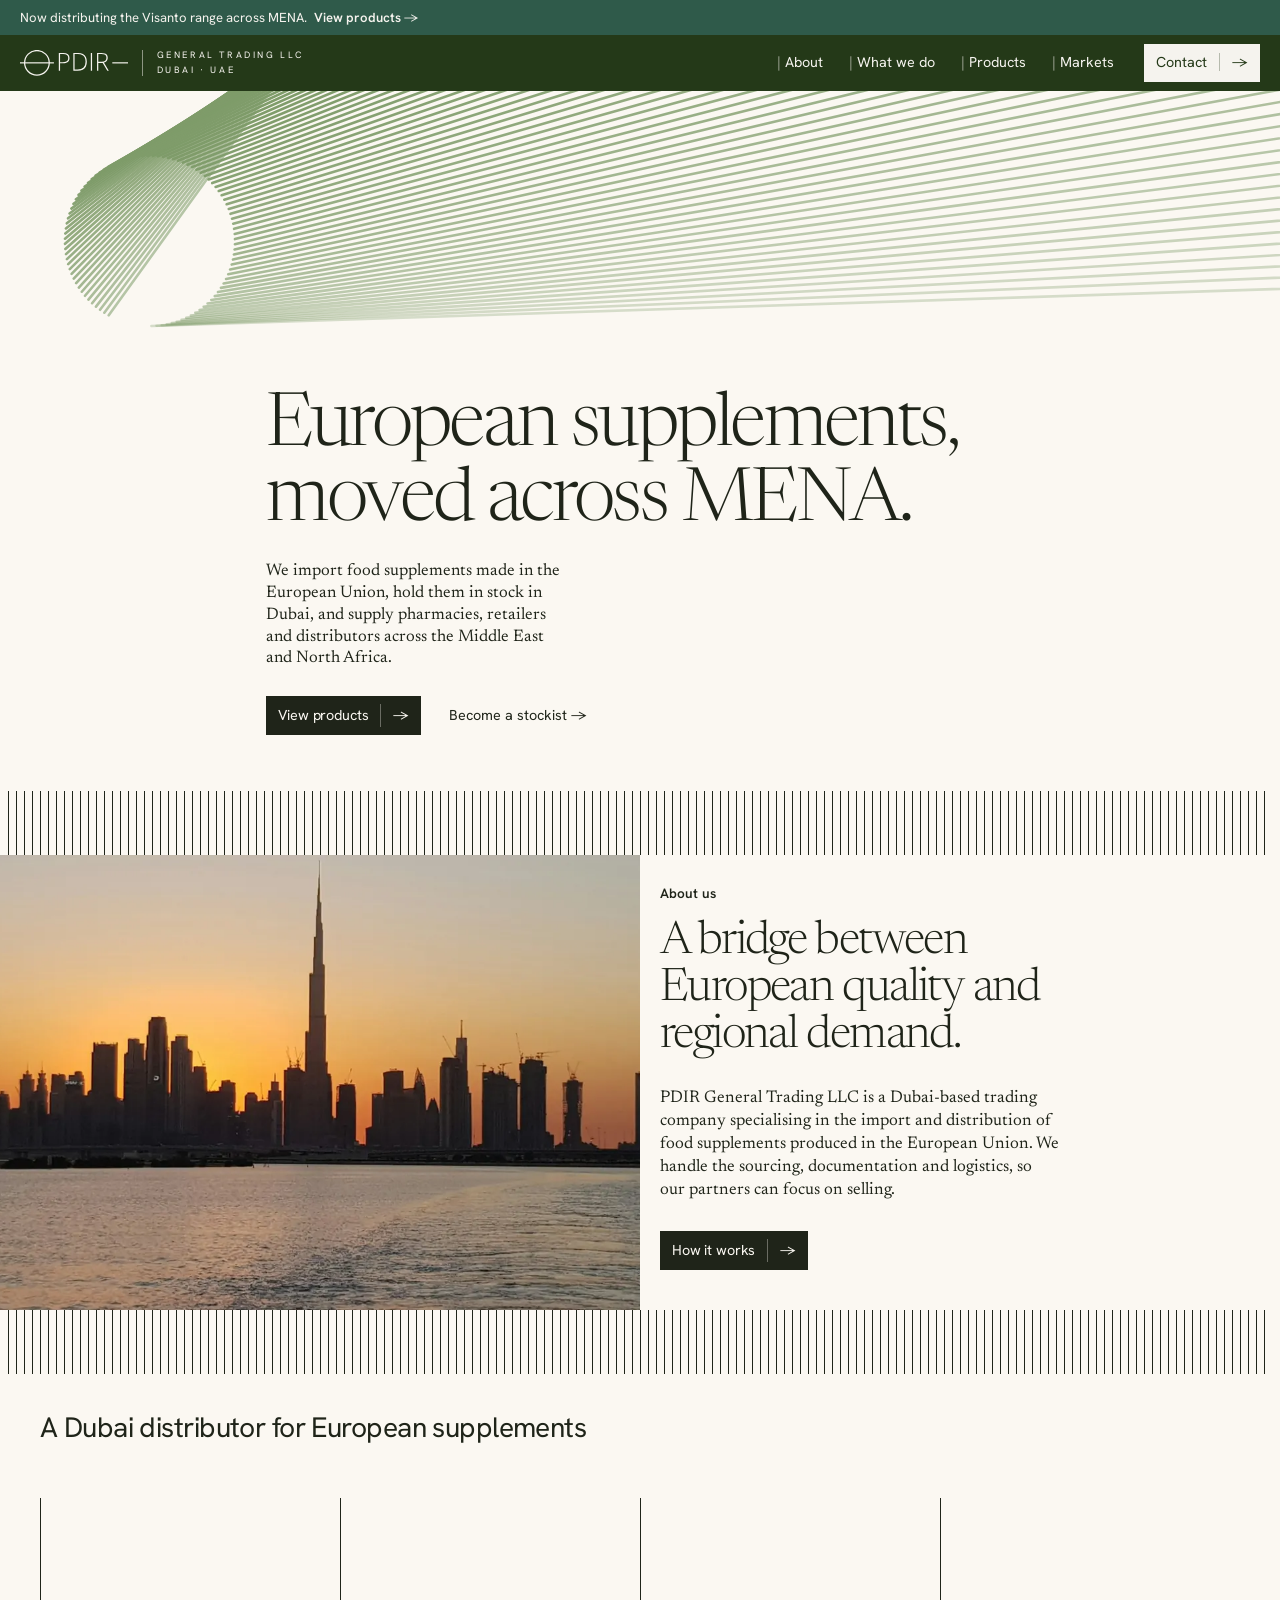
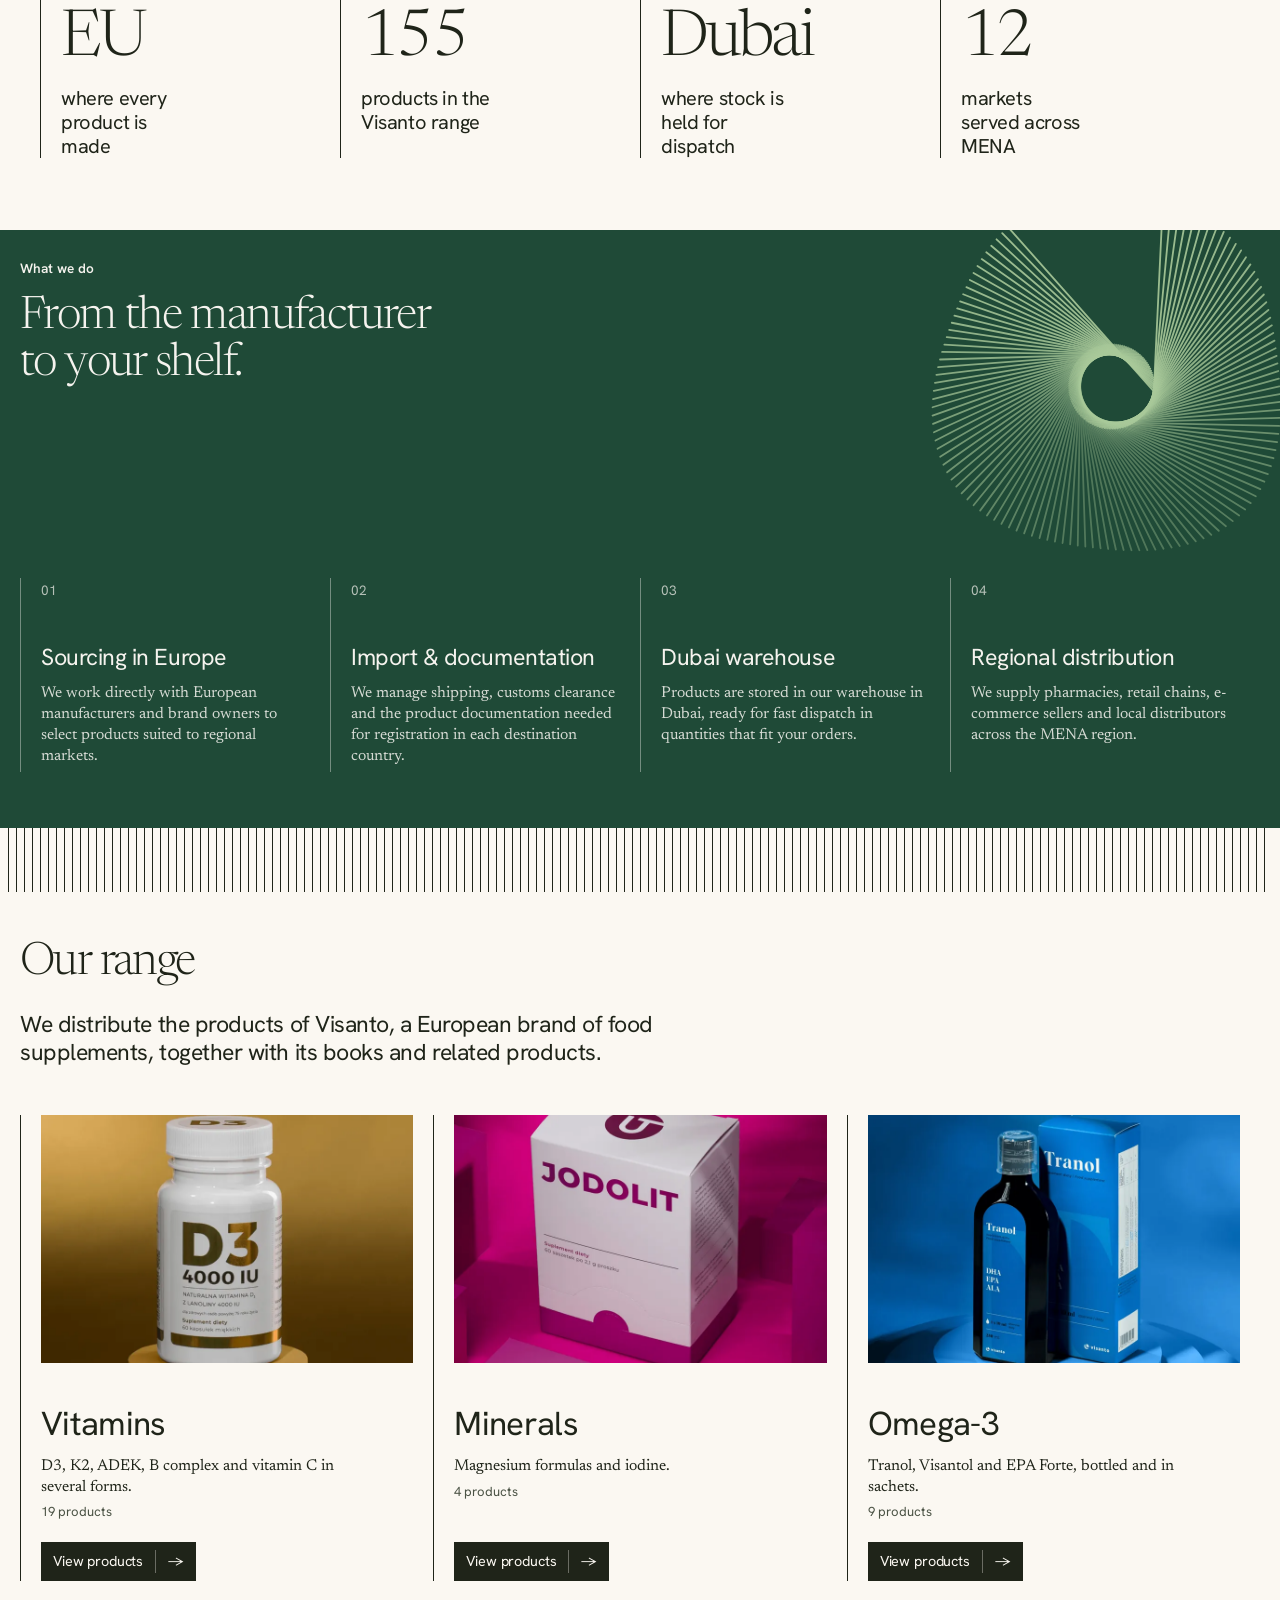
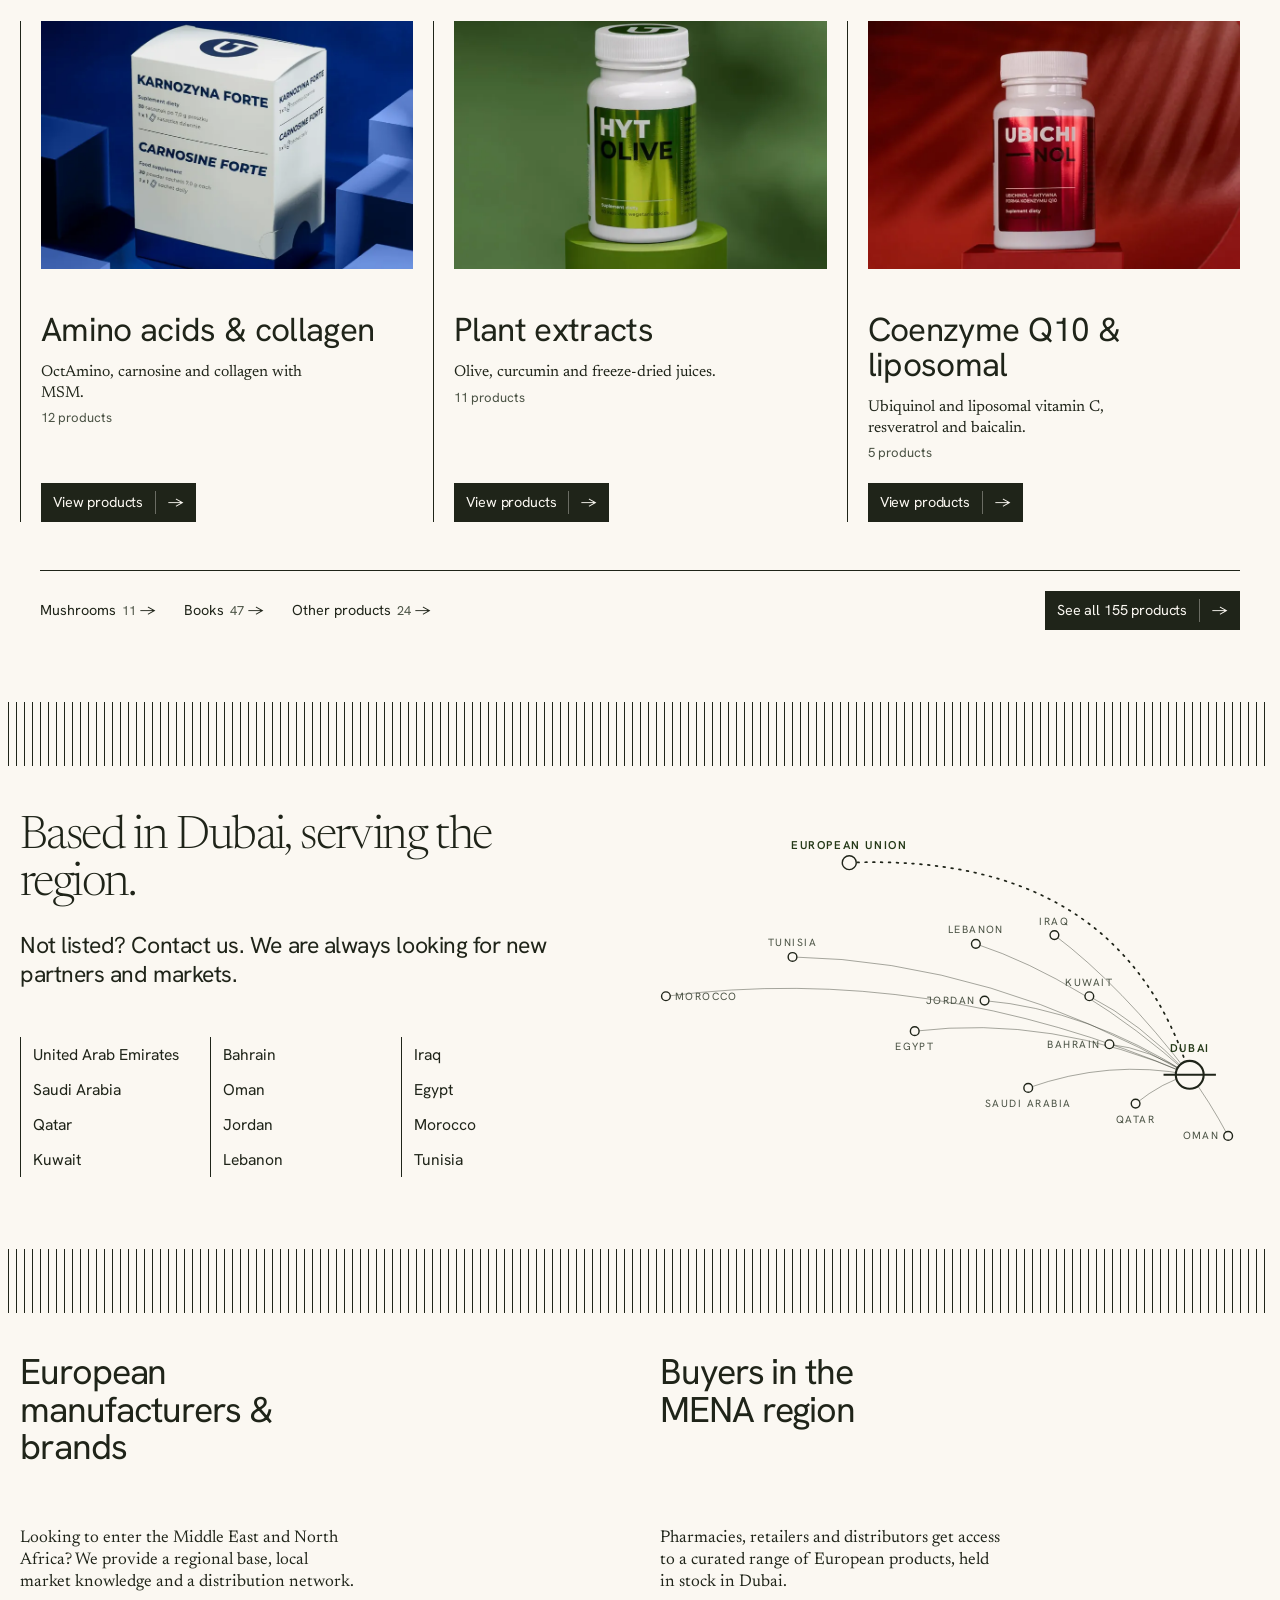
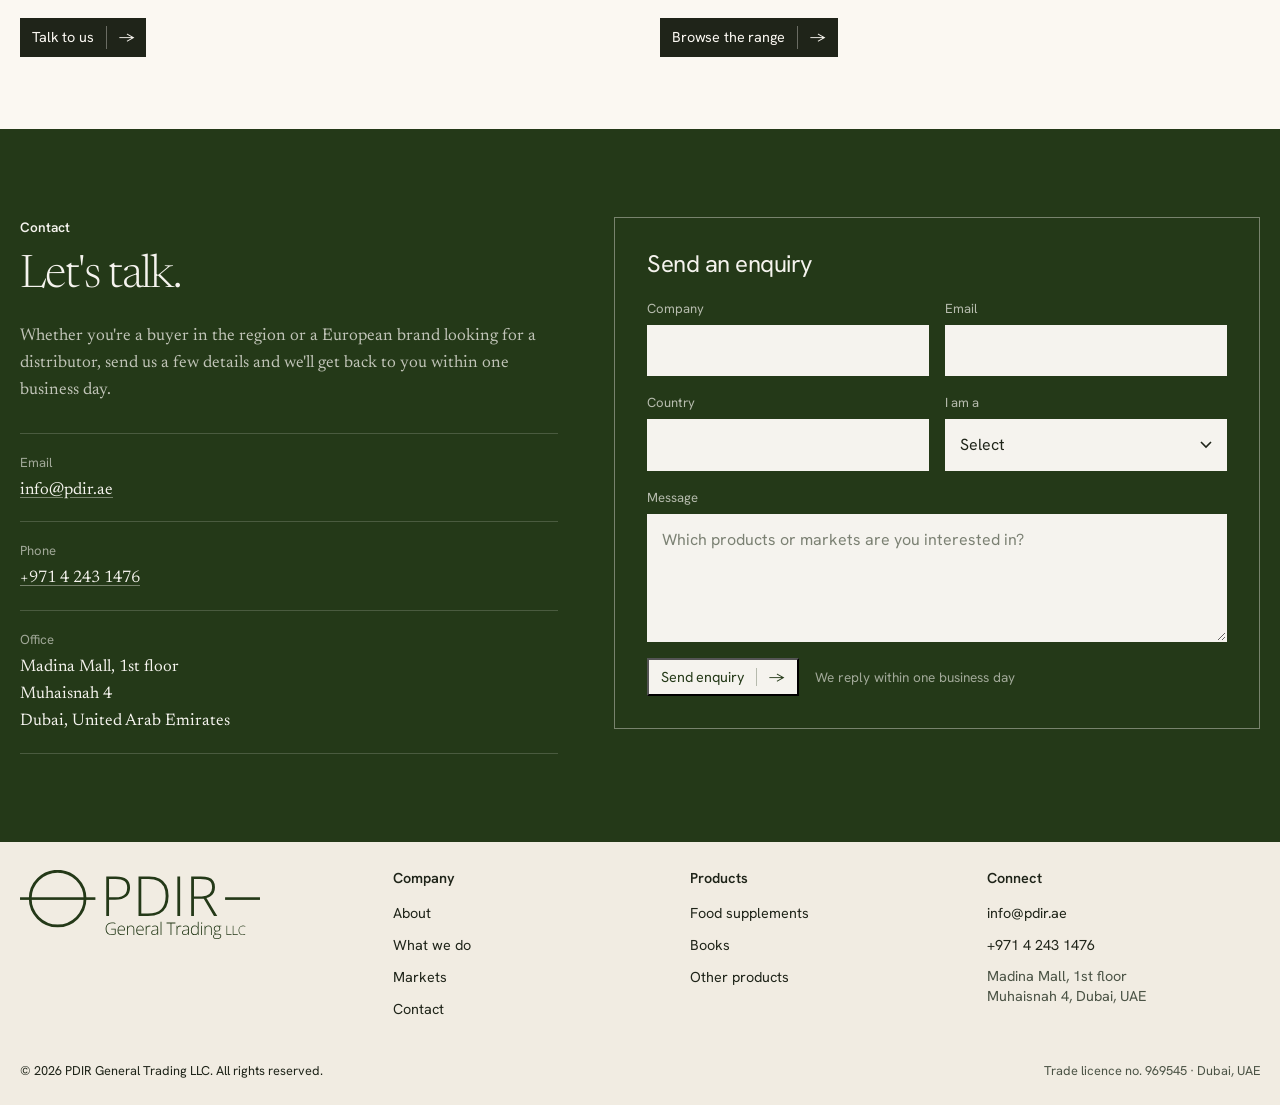
==== site/index.html @ 5adc09e0 "Trial: animate and refine the line art The hero fan and the band ring are drawn on canvas: finer lin" ====
<!doctype html>
<html lang="en">
<head>
  <meta charset="utf-8">
  <meta name="viewport" content="width=device-width, initial-scale=1, viewport-fit=cover">
  <title>PDIR General Trading LLC — European Food Supplements for the MENA Region</title>
  <meta name="description" content="PDIR General Trading LLC is a Dubai-based trading company importing European food supplements and distributing them across the Middle East and North Africa from our Dubai warehouse.">
  <meta name="theme-color" content="#243918">
  <link rel="icon" href="assets/favicon.svg" type="image/svg+xml">
  <link rel="preconnect" href="https://fonts.googleapis.com">
  <link rel="preconnect" href="https://fonts.gstatic.com" crossorigin>
  <link href="https://fonts.googleapis.com/css2?family=Hanken+Grotesk:wght@400;500;600&family=Newsreader:opsz,wght@6..72,300;6..72,400&display=swap" rel="stylesheet">
  <link rel="stylesheet" href="styles.css">
</head>
<body>
  <a class="skip" href="#top">Skip to content</a>
  <!--
    EDIT ME: email, phone and address appear in this file.
    Search for "EDIT" to find every placeholder.
  -->
  <div class="c-announce"><a href="products.html">Now distributing the Visanto range across MENA. <strong>View products</strong> <span aria-hidden="true">&rarr;</span></a></div>
  <header class="site-header">
    <div class="wrap header-inner">
      <a class="logo" href="#top" aria-label="PDIR General Trading LLC home">
        <img src="assets/pdir-mark-light.svg" alt="PDIR" width="149" height="36">
        <span class="logo-micro"><span>General Trading LLC</span><span>Dubai &middot; UAE</span></span>
      </a>
      <button class="menu-btn" type="button" aria-expanded="false" aria-controls="site-nav">
        <span class="menu-bars" aria-hidden="true"></span>Menu
      </button>
      <nav class="nav" id="site-nav" aria-label="Main">
        <a href="#about">About</a>
        <a href="#services">What we do</a>
        <a href="products.html">Products</a>
        <a href="#markets">Markets</a>
        <a class="nav-cta" href="#contact">Contact</a>
      </nav>
    </div>
  </header>

  <main id="top">
    <section class="c-hero">
      <img data-art="hero" class="c-hero-art" src="assets/lines-hero.svg" alt="" aria-hidden="true">
      <div class="wrap c-hero-copy">
        <h1>European supplements,<br>moved across MENA.</h1>
        <p class="c-lead">We import food supplements made in the European Union, hold them in stock in Dubai, and supply pharmacies, retailers and distributors across the Middle East and North Africa.</p>
        <div class="c-actions">
          <a class="btn btn-primary" href="products.html">View products</a>
          <a class="c-link" href="#contact">Become a stockist</a>
        </div>
      </div>
    </section>

    <div class="ticks" aria-hidden="true"></div>

    <section id="about" class="c-split reveal">
      <img class="c-split-media" src="assets/photos/dubai-skyline.webp" alt="Dubai skyline with the Burj Khalifa at sunset, seen across the water" width="1600" height="686" loading="lazy">
      <div class="c-split-copy">
        <p class="c-label">About us</p>
        <h2>A bridge between European quality and regional demand.</h2>
        <p>PDIR General Trading LLC is a Dubai-based trading company specialising in the import and distribution of food supplements produced in the European Union. We handle the sourcing, documentation and logistics, so our partners can focus on selling.</p>
        <a class="btn btn-primary" href="#services">How it works</a>
      </div>
    </section>

    <div class="ticks" aria-hidden="true"></div>

    <section class="c-stats reveal">
      <div class="wrap">
        <h2 class="c-sans-title">A Dubai distributor for European supplements</h2>
        <dl class="c-stat-row">
          <div><dt>EU</dt><dd>where every product is made</dd></div>
          <div><dt><span data-count="total">155</span></dt><dd>products in the Visanto range</dd></div>
          <div><dt>Dubai</dt><dd>where stock is held for dispatch</dd></div>
          <div><dt>12</dt><dd>markets served across MENA</dd></div>
        </dl>
      </div>
    </section>

    <section id="services" class="c-band">
      <img data-art="band" class="c-band-art" src="assets/lines-band.svg" alt="" aria-hidden="true">
      <div class="wrap">
        <p class="c-label">What we do</p>
        <h2>From the manufacturer<br>to your shelf.</h2>
        <ol class="c-steps">
          <li><span class="c-step-num">01</span><h3>Sourcing in Europe</h3><p>We work directly with European manufacturers and brand owners to select products suited to regional markets.</p></li>
          <li><span class="c-step-num">02</span><h3>Import &amp; documentation</h3><p>We manage shipping, customs clearance and the product documentation needed for registration in each destination country.</p></li>
          <li><span class="c-step-num">03</span><h3>Dubai warehouse</h3><p>Products are stored in our warehouse in Dubai, ready for fast dispatch in quantities that fit your orders.</p></li>
          <li><span class="c-step-num">04</span><h3>Regional distribution</h3><p>We supply pharmacies, retail chains, e-commerce sellers and local distributors across the MENA region.</p></li>
        </ol>
      </div>
    </section>

    <div class="ticks" aria-hidden="true"></div>

    <section id="brand" class="c-range">
      <div class="wrap">
        <h2>Our range</h2>
        <p class="c-sans-lead">We distribute the products of Visanto, a European brand of food supplements, together with its books and related products.</p>
        <ul class="c-cards">
          <li class="c-card reveal">
            <a class="c-card-media" href="products.html#vitamins" tabindex="-1" aria-hidden="true"><img src="assets/studio/d3.webp" alt="" width="800" height="800" loading="lazy"></a>
            <h3>Vitamins</h3>
            <p>D3, K2, ADEK, B complex and vitamin C in several forms. <span class="c-count"><span data-count="vitamins">19</span> products</span></p>
            <a class="btn btn-primary" href="products.html#vitamins">View products</a>
          </li>
          <li class="c-card reveal">
            <a class="c-card-media" href="products.html#minerals" tabindex="-1" aria-hidden="true"><img src="assets/studio/jodolit.webp" alt="" width="800" height="800" loading="lazy"></a>
            <h3>Minerals</h3>
            <p>Magnesium formulas and iodine. <span class="c-count"><span data-count="minerals">4</span> products</span></p>
            <a class="btn btn-primary" href="products.html#minerals">View products</a>
          </li>
          <li class="c-card reveal">
            <a class="c-card-media" href="products.html#omega-3-fatty-acids" tabindex="-1" aria-hidden="true"><img src="assets/studio/tranol.webp" alt="" width="800" height="800" loading="lazy"></a>
            <h3>Omega-3</h3>
            <p>Tranol, Visantol and EPA Forte, bottled and in sachets. <span class="c-count"><span data-count="omega-3-fatty-acids">9</span> products</span></p>
            <a class="btn btn-primary" href="products.html#omega-3-fatty-acids">View products</a>
          </li>
          <li class="c-card reveal">
            <a class="c-card-media" href="products.html#amino-acids-collagen" tabindex="-1" aria-hidden="true"><img src="assets/studio/carnosine.webp" alt="" width="800" height="800" loading="lazy"></a>
            <h3>Amino acids &amp; collagen</h3>
            <p>OctAmino, carnosine and collagen with MSM. <span class="c-count"><span data-count="amino-acids-collagen">12</span> products</span></p>
            <a class="btn btn-primary" href="products.html#amino-acids-collagen">View products</a>
          </li>
          <li class="c-card reveal">
            <a class="c-card-media" href="products.html#plant-extracts-freeze-dried-products" tabindex="-1" aria-hidden="true"><img src="assets/studio/hytolive.webp" alt="" width="800" height="800" loading="lazy"></a>
            <h3>Plant extracts</h3>
            <p>Olive, curcumin and freeze-dried juices. <span class="c-count"><span data-count="plant-extracts-freeze-dried-products">11</span> products</span></p>
            <a class="btn btn-primary" href="products.html#plant-extracts-freeze-dried-products">View products</a>
          </li>
          <li class="c-card reveal">
            <a class="c-card-media" href="products.html#liposomal-formulas-coenzyme-q10" tabindex="-1" aria-hidden="true"><img src="assets/studio/ubiquinol.webp" alt="" width="800" height="800" loading="lazy"></a>
            <h3>Coenzyme Q10 &amp; liposomal</h3>
            <p>Ubiquinol and liposomal vitamin C, resveratrol and baicalin. <span class="c-count"><span data-count="liposomal-formulas-coenzyme-q10">5</span> products</span></p>
            <a class="btn btn-primary" href="products.html#liposomal-formulas-coenzyme-q10">View products</a>
          </li>
        </ul>
        <div class="c-more">
          <a class="c-link" href="products.html#medicinal-mushrooms">Mushrooms <span data-count="medicinal-mushrooms">11</span></a>
          <a class="c-link" href="products.html#books">Books <span data-count="books">47</span></a>
          <a class="c-link" href="products.html#other">Other products <span data-count="other">24</span></a>
          <a class="btn btn-primary" href="products.html">See all <span data-count="total">155</span> products</a>
        </div>
      </div>
    </section>

    <div class="ticks" aria-hidden="true"></div>

    <section id="markets" class="c-markets reveal">
      <div class="wrap c-markets-grid">
        <div>
          <h2>Based in Dubai, serving the region.</h2>
          <p class="c-sans-lead">Not listed? Contact us. We are always looking for new partners and markets.</p>
          <ul class="c-countries" aria-label="Countries we serve"><!-- EDIT: countries -->
            <li>United Arab Emirates</li>
            <li>Saudi Arabia</li>
            <li>Qatar</li>
            <li>Kuwait</li>
            <li>Bahrain</li>
            <li>Oman</li>
            <li>Jordan</li>
            <li>Lebanon</li>
            <li>Iraq</li>
            <li>Egypt</li>
            <li>Morocco</li>
            <li>Tunisia</li>
          </ul>
        </div>
        <svg class="mena-map" viewBox="0 0 720 390" role="img" aria-label="Schematic map: products travel from the European Union to Dubai and on to eleven further markets">
            <g class="map-arcs"><path d="M640 285Q340 156 40 195"/><path d="M640 285Q412 154 185 150"/><path d="M640 285Q482 216 325 235"/><path d="M640 285Q518 176 395 135"/><path d="M640 285Q522 210 405 200"/><path d="M640 285Q562 183 485 125"/><path d="M640 285Q582 224 525 195"/><path d="M640 285Q594 255 548 250"/><path d="M640 285Q609 293 578 318"/><path d="M640 285Q548 267 455 300"/><path d="M640 285Q662 314 684 355"/></g>
            <path class="map-main" d="M250 42Q560 30 640 285"/>
            <g class="map-dots"><circle cx="40" cy="195" r="5"/><circle cx="185" cy="150" r="5"/><circle cx="325" cy="235" r="5"/><circle cx="395" cy="135" r="5"/><circle cx="405" cy="200" r="5"/><circle cx="485" cy="125" r="5"/><circle cx="525" cy="195" r="5"/><circle cx="548" cy="250" r="5"/><circle cx="578" cy="318" r="5"/><circle cx="455" cy="300" r="5"/><circle cx="684" cy="355" r="5"/><circle cx="250" cy="42" r="8"/></g>
            <circle class="map-hub" cx="640" cy="285" r="16"/><path class="map-hub-line" d="M610 285H670"/>
            <g class="map-labels"><text x="50" y="199" text-anchor="start">Morocco</text><text x="185" y="138" text-anchor="middle">Tunisia</text><text x="325" y="257" text-anchor="middle">Egypt</text><text x="395" y="123" text-anchor="middle">Lebanon</text><text x="395" y="204" text-anchor="end">Jordan</text><text x="485" y="113" text-anchor="middle">Iraq</text><text x="525" y="183" text-anchor="middle">Kuwait</text><text x="538" y="254" text-anchor="end">Bahrain</text><text x="578" y="340" text-anchor="middle">Qatar</text><text x="455" y="322" text-anchor="middle">Saudi Arabia</text><text x="674" y="359" text-anchor="end">Oman</text><text class="map-strong" x="250" y="26" text-anchor="middle">European Union</text><text class="map-strong" x="640" y="259" text-anchor="middle">Dubai</text></g>
          </svg>
      </div>
    </section>

    <div class="ticks" aria-hidden="true"></div>

    <section class="c-two reveal">
      <div class="wrap c-two-grid">
        <div>
          <h2>European manufacturers &amp; brands</h2>
          <p>Looking to enter the Middle East and North Africa? We provide a regional base, local market knowledge and a distribution network.</p>
          <a class="btn btn-primary" href="#contact">Talk to us</a>
        </div>
        <div>
          <h2>Buyers in the MENA region</h2>
          <p>Pharmacies, retailers and distributors get access to a curated range of European products, held in stock in Dubai.</p>
          <a class="btn btn-primary" href="products.html">Browse the range</a>
        </div>
      </div>
    </section>

    <section id="contact" class="section contact">
      <div class="wrap split contact-grid">
        <div>
          <p class="c-label">Contact</p>
          <h2>Let's talk.</h2>
          <p class="muted">Whether you're a buyer in the region or a European brand looking for a distributor, send us a few details and we'll get back to you within one business day.</p>
          <dl class="contact-list">
            <div><dt>Email</dt><dd><a href="mailto:info@pdir.ae">info@pdir.ae</a></dd></div>
            <div><dt>Phone</dt><dd><a href="tel:+97142431476">+971 4 243 1476</a></dd></div>
            <div><dt>Office</dt><dd>Madina Mall, 1st floor<br>Muhaisnah 4<br>Dubai, United Arab Emirates</dd></div>
          </dl>
        </div>
        <form class="enquiry" id="enquiry" novalidate action="https://formspree.io/f/mzerrzbd" method="POST" data-endpoint="https://formspree.io/f/mzerrzbd"><!-- Submissions go to Formspree, which forwards them by email -->
          <h3>Send an enquiry</h3>
          <div class="field-row">
            <label>Company<input type="text" name="company" id="f-company" autocomplete="organization" required></label>
            <label>Email<input type="email" name="email" id="f-email" autocomplete="email" required></label>
          </div>
          <div class="field-row">
            <label>Country<input type="text" name="country" id="f-country" autocomplete="country-name" required></label>
            <label>I am a
              <select name="role" id="f-role" required>
                <option value="" disabled selected>Select</option>
                <option>Pharmacy or retailer</option>
                <option>Distributor or wholesaler</option>
                <option>Manufacturer or brand owner</option>
                <option>Other</option>
              </select>
            </label>
          </div>
          <label>Message<textarea name="message" id="f-message" rows="4" placeholder="Which products or markets are you interested in?"></textarea></label>
          <input type="hidden" name="product" id="f-product">
          <input type="hidden" name="_subject" id="f-subject" value="Website enquiry">
          <input type="text" name="_gotcha" class="hp" tabindex="-1" autocomplete="off" aria-hidden="true">
          <p class="form-error" id="f-error" hidden>Please fill in company, email, country and your role.</p>
          <div class="form-actions">
            <button type="submit" class="btn btn-light">Send enquiry</button>
            <span class="form-note" id="f-note">We reply within one business day</span>
          </div>
          <p class="form-ok" id="f-ok" hidden>Thank you. Your enquiry is ready in your email app; press send and we'll reply within one business day.</p>
        </form>
      </div>
    </section>
  </main>

  <footer class="site-footer">
    <div class="wrap c-footer">
      <img class="c-footer-logo" src="assets/pdir-logo.svg" alt="PDIR General Trading LLC" width="300" height="86">
      <nav class="c-footer-cols" aria-label="Footer">
        <div><h3>Company</h3><a href="#about">About</a><a href="#services">What we do</a><a href="#markets">Markets</a><a href="#contact">Contact</a></div>
        <div><h3>Products</h3><a href="products.html#supplements">Food supplements</a><a href="products.html#books">Books</a><a href="products.html#other">Other products</a></div>
        <div><h3>Connect</h3><a href="mailto:info@pdir.ae">info@pdir.ae</a><a href="tel:+97142431476">+971 4 243 1476</a><span>Madina Mall, 1st floor<br>Muhaisnah 4, Dubai, UAE</span></div>
      </nav>
    </div>
    <div class="wrap footer-inner">
      <p>&copy; <span id="year">2026</span> PDIR General Trading LLC. All rights reserved.</p>
      <p class="muted">Trade licence no. 969545 &middot; Dubai, UAE</p>
    </div>
  </footer>

  <script>
    document.getElementById('year').textContent = new Date().getFullYear();

    // Line art: ruled lines between two slowly moving curves, drawn on canvas.
    // The static SVG images stay as the fallback (no JS, or reduced motion).
    (function () {
      if (!window.requestAnimationFrame || !document.createElement('canvas').getContext) return;
      var still = matchMedia('(prefers-reduced-motion: reduce)').matches;
      var TAU = Math.PI * 2, rad = Math.PI / 180;
      var scenes = {
        // Hero: a small loop on the left unfurling into a wide sweep; base size 1440 x 560.
        hero: { w: 1440, h: 560, n: 96, color: '127,156,106', width: 2.6, fit: 'cover',
          a: function (u, t) { var g = (-255 + 330 * u) * rad + t * 0.10; return [150 + 85 * Math.cos(g), 150 + 85 * Math.sin(g)]; },
          b: function (u, t) { var g = (-74 + (78 + 5 * Math.sin(t * 0.23)) * u) * rad + 0.035 * Math.sin(t * 0.17); return [620 + 980 * Math.cos(g), 60 + 980 * Math.sin(g)]; },
          alpha: function (u) { return 0.30 + 0.70 * Math.sin(Math.PI * (0.12 + 0.88 * u)); } },
        // Band: a ring whose inner and outer edges turn against each other; base size 560 x 560.
        band: { w: 560, h: 560, n: 120, color: '169,201,154', width: 2.2, fit: 'contain',
          a: function (u, t) { var g = u * TAU + t * 0.16; var r = 62 + 10 * Math.sin(t * 0.31 + u * TAU); return [280 + r * Math.cos(g), 280 + r * Math.sin(g)]; },
          b: function (u, t) { var g = u * TAU * 0.86 - 1.2 - t * 0.05; var r = 262 + 14 * Math.sin(u * TAU * 3 + t * 0.4); return [280 + r * Math.cos(g), 280 + r * Math.sin(g)]; },
          alpha: function (u) { return 0.35 + 0.55 * (0.5 + 0.5 * Math.cos(u * TAU)); } }
      };
      document.querySelectorAll('img[data-art]').forEach(function (img) {
        var sc = scenes[img.getAttribute('data-art')];
        if (!sc) return;
        var cv = document.createElement('canvas');
        cv.className = img.className; cv.setAttribute('aria-hidden', 'true');
        img.parentNode.insertBefore(cv, img); img.hidden = true;
        var ctx = cv.getContext('2d'), W = 0, H = 0, k = 1, ox = 0, visible = true, t0 = null;
        function size() {
          var r = cv.getBoundingClientRect(), dpr = Math.min(window.devicePixelRatio || 1, 2);
          W = r.width; H = r.height; cv.width = Math.round(W * dpr); cv.height = Math.round(H * dpr);
          ctx.setTransform(dpr, 0, 0, dpr, 0, 0);
          k = sc.fit === 'cover' ? Math.max(W / sc.w, H / sc.h) : Math.min(W / sc.w, H / sc.h);
          ox = sc.fit === 'cover' ? 0 : (W - sc.w * k);
          ctx.lineCap = 'round';
        }
        var last = 0;
        function draw(t) {
          last = t;
          ctx.clearRect(0, 0, W, H);
          ctx.lineWidth = Math.max(1, sc.width * Math.sqrt(k));
          for (var i = 0; i < sc.n; i++) {
            var u = i / (sc.n - 1), p = sc.a(u, t), q = sc.b(u, t);
            ctx.strokeStyle = 'rgba(' + sc.color + ',' + sc.alpha(u).toFixed(3) + ')';
            ctx.beginPath(); ctx.moveTo(ox + p[0] * k, p[1] * k); ctx.lineTo(ox + q[0] * k, q[1] * k); ctx.stroke();
          }
        }
        function frame(ms) { if (t0 === null) t0 = ms; draw((ms - t0) / 1000); if (visible) requestAnimationFrame(frame); }
        size(); draw(0);
        window.addEventListener('resize', function () { size(); draw(last); });
        if (still) return;
        if ('IntersectionObserver' in window) {
          new IntersectionObserver(function (e) {
            var now = e[0].isIntersecting;
            if (now && !visible) { visible = true; requestAnimationFrame(frame); }
            visible = now;
          }).observe(cv);
        }
        requestAnimationFrame(frame);
      });
    })();

    // Mobile menu
    (function () {
      var btn = document.querySelector('.menu-btn'), header = document.querySelector('.site-header');
      if (!btn) return;
      function set(open) { header.classList.toggle('nav-open', open); btn.setAttribute('aria-expanded', open); btn.lastChild.textContent = open ? 'Close' : 'Menu'; }
      btn.addEventListener('click', function () { set(!header.classList.contains('nav-open')); });
      document.querySelectorAll('#site-nav a').forEach(function (a) { a.addEventListener('click', function () { set(false); }); });
      document.addEventListener('keydown', function (e) { if (e.key === 'Escape') set(false); });
    })();

    // Enquiry form: posts to data-endpoint when one is configured, otherwise opens a pre-filled email.
    (function () {
      var form = document.getElementById('enquiry');
      if (!form) return;
      var product = new URLSearchParams(location.search).get('product');
      if (product) {
        document.getElementById('f-product').value = product;
        document.getElementById('f-message').value = 'Please send me a trade price and availability for: ' + product;
        var inv = document.getElementById('f-role'); inv.value = 'Pharmacy or retailer';
      }
      form.addEventListener('submit', function (e) {
        e.preventDefault();
        var err = document.getElementById('f-error'), ok = document.getElementById('f-ok');
        var required = ['f-company', 'f-email', 'f-country', 'f-role'].map(function (id) { return document.getElementById(id); });
        var bad = required.filter(function (el) { return !el.value || (el.type === 'email' && !el.checkValidity()); });
        required.forEach(function (el) { el.classList.toggle('invalid', bad.indexOf(el) !== -1); });
        err.hidden = bad.length === 0;
        if (bad.length) { bad[0].focus(); return; }
        var data = new FormData(form);
        var endpoint = form.getAttribute('data-endpoint');
        if (endpoint) {
          var btn = form.querySelector('button[type="submit"]');
          document.getElementById('f-subject').value = 'Website enquiry from ' + data.get('company');
          data = new FormData(form);
          btn.disabled = true; btn.textContent = 'Sending…'; ok.hidden = true;
          fetch(endpoint, { method: 'POST', body: data, headers: { Accept: 'application/json' } })
            .then(function (r) { if (!r.ok) throw new Error(); ok.textContent = 'Thank you. We have received your enquiry and will reply within one business day.'; ok.hidden = false; form.reset(); })
            .catch(function () { err.textContent = 'Sending failed. Please email us at info@pdir.ae.'; err.hidden = false; })
            .then(function () { btn.disabled = false; btn.textContent = 'Send enquiry'; });
          return;
        }
        var lines = ['Company: ' + data.get('company'), 'Email: ' + data.get('email'), 'Country: ' + data.get('country'), 'Role: ' + data.get('role')];
        if (data.get('product')) lines.push('Product: ' + data.get('product'));
        lines.push('', data.get('message') || '');
        location.href = 'mailto:info@pdir.ae?subject=' + encodeURIComponent('Enquiry from ' + data.get('company')) + '&body=' + encodeURIComponent(lines.join('\n'));
        ok.hidden = false;
      });
    })();

    // Featured rail: arrow buttons, mouse drag, keyboard arrows. Touch keeps native scrolling.
    (function () {
      var rail = document.querySelector('.rail-wrap');
      if (!rail) return;
      var prev = document.querySelector('[data-rail-prev]'), next = document.querySelector('[data-rail-next]');
      var card = rail.querySelector('.feat');
      function step() { return card ? (card.offsetWidth + 16) * 2 : rail.clientWidth * 0.8; }
      function update() {
        var max = rail.scrollWidth - rail.clientWidth - 1;
        prev.disabled = rail.scrollLeft <= 0;
        next.disabled = rail.scrollLeft >= max;
      }
      prev.addEventListener('click', function () { rail.scrollBy({ left: -step(), behavior: 'smooth' }); });
      next.addEventListener('click', function () { rail.scrollBy({ left: step(), behavior: 'smooth' }); });
      rail.addEventListener('scroll', update, { passive: true });
      window.addEventListener('resize', update);
      update();

      rail.addEventListener('keydown', function (e) {
        if (e.key === 'ArrowRight') { rail.scrollBy({ left: step(), behavior: 'smooth' }); e.preventDefault(); }
        if (e.key === 'ArrowLeft') { rail.scrollBy({ left: -step(), behavior: 'smooth' }); e.preventDefault(); }
      });

      // Drag to scroll with the mouse. A drag longer than a few pixels swallows the click so links don't fire.
      var startX = 0, startLeft = 0, dragging = false, moved = false;
      rail.addEventListener('pointerdown', function (e) {
        if (e.pointerType !== 'mouse' || e.button !== 0) return;
        dragging = true; moved = false; startX = e.clientX; startLeft = rail.scrollLeft;
      });
      window.addEventListener('pointermove', function (e) {
        if (!dragging) return;
        var dx = e.clientX - startX;
        if (!moved && Math.abs(dx) > 4) {
          // Only now is it a drag: a plain click must still reach the card's link.
          moved = true;
          rail.classList.add('dragging');
          rail.style.scrollSnapType = 'none';
        }
        if (moved) rail.scrollLeft = startLeft - dx;
      });
      function stop() {
        if (!dragging) return;
        dragging = false;
        rail.classList.remove('dragging');
        rail.style.scrollSnapType = '';
      }
      window.addEventListener('pointerup', stop);
      window.addEventListener('pointercancel', stop);
      rail.addEventListener('click', function (e) { if (moved) { e.preventDefault(); e.stopPropagation(); moved = false; } }, true);
    })();
    // Fade sections in as they scroll into view. Without JS, or with reduced motion, everything is simply visible.
    if ('IntersectionObserver' in window && !matchMedia('(prefers-reduced-motion: reduce)').matches) {
      document.documentElement.classList.add('js-reveal');
      var io = new IntersectionObserver(function (entries) {
        entries.forEach(function (e) { if (e.isIntersecting) { e.target.classList.add('in'); io.unobserve(e.target); } });
      }, { rootMargin: '0px 0px -8% 0px', threshold: 0.08 });
      document.querySelectorAll('.reveal').forEach(function (el) { io.observe(el); });
    }
  </script>
  <!-- Cloudflare Web Analytics --><script type='module' src='https://static.cloudflareinsights.com/beacon.min.js' data-cf-beacon='{"token": "394d17062844445c954195405cfe94b0"}'></script><!-- End Cloudflare Web Analytics -->
</body>
</html>
---- site/styles.css ----
/* Brand colours from the PDIR logo: green #243918 on off-white #F5F3EE. */
:root {
  --ink: #1d2a16;
  --ink-soft: #55604d;
  --bg: #f5f3ee;
  --surface: #fbfaf7;
  --tint: #ebe8df;
  --line: #dcd7ca;
  --brand: #243918;
  --brand-hover: #34501f;
  --brand-ink: #f5f3ee;
  --accent: #5a6b42;
  --label: 0.7rem; /* one size for all small tracked labels (11.2px; rem follows the 16px root) */
  --radius: 14px;
  --wrap: 1160px;
  --font: "Open Sans", system-ui, -apple-system, "Segoe UI", Roboto, sans-serif;
}

*, *::before, *::after { box-sizing: border-box; }

html { scroll-behavior: smooth; -webkit-text-size-adjust: 100%; scroll-padding-top: 84px; }
@media (prefers-reduced-motion: reduce) { html { scroll-behavior: auto; } }

body {
  margin: 0;
  font-family: var(--font);
  font-size: 17px;
  line-height: 1.6;
  color: var(--ink);
  background: var(--bg);
  -webkit-font-smoothing: antialiased;
}

a { color: inherit; }
img { max-width: 100%; }

h1, h2, h3, h4 { font-weight: 300; line-height: 1.15; margin: 0 0 0.5em; letter-spacing: -0.01em; color: var(--brand); }
h1 { font-size: clamp(2.2rem, 5vw, 3.6rem); max-width: 18ch; }
h2 { font-size: clamp(1.75rem, 3.2vw, 2.5rem); max-width: 22ch; }
h3 { font-size: 1.3rem; font-weight: 400; }
p { margin: 0 0 1em; }

.wrap { width: 100%; max-width: var(--wrap); margin: 0 auto; padding: 0 20px; }

.eyebrow {
  font-size: 0.75rem;
  font-weight: 400;
  letter-spacing: 0.24em;
  text-transform: uppercase;
  color: var(--accent);
  margin-bottom: 0.75rem;
}
.muted { color: var(--ink-soft); }

/* Header */
.site-header {
  position: sticky;
  top: 0;
  z-index: 10;
  background: color-mix(in srgb, var(--bg) 90%, transparent);
  backdrop-filter: saturate(1.4) blur(10px);
  -webkit-backdrop-filter: saturate(1.4) blur(10px);
  border-bottom: 1px solid var(--line);
}
.header-inner { display: flex; align-items: center; justify-content: space-between; height: 72px; gap: 16px; }
.logo { display: flex; align-items: center; gap: 14px; text-decoration: none; color: var(--brand); }
/* Micro caps, as on the PDIR panel and posters: small, regular weight, widely tracked. */
.logo-micro {
  display: grid;
  gap: 3px;
  padding-left: 14px;
  border-left: 1px solid var(--brand);
  font-size: 0.625rem; /* 10px: the floor for legibility */
  font-weight: 400;
  line-height: 1.25;
  letter-spacing: 0.28em;
  text-transform: uppercase;
  white-space: nowrap;
}
.logo img { display: block; height: 36px; width: auto; }
.nav { display: flex; align-items: center; gap: 24px; font-size: 0.95rem; }
.nav a { display: inline-block; padding: 10px 4px; text-decoration: none; color: var(--ink-soft); transition: color 0.15s ease; }
.nav a:hover, .nav a[aria-current="page"] { color: var(--brand); }
.nav .nav-cta { color: var(--brand-ink); background: var(--brand); padding: 10px 18px; margin-left: 8px; border-radius: 999px; }
.nav .nav-cta:hover { color: var(--brand-ink); background: var(--brand-hover); }

/* Buttons */
.btn {
  display: inline-block;
  padding: 13px 26px;
  border-radius: 999px;
  font-weight: 600;
  font-size: 0.95rem;
  text-decoration: none;
  transition: transform 0.15s ease, background-color 0.15s ease;
}
.btn:active { transform: scale(0.97); }
.btn-primary { background: var(--brand); color: var(--brand-ink); }
.btn-primary:hover { background: var(--brand-hover); }

/* Hero */

.lead { font-size: 1.2rem; color: var(--ink-soft); max-width: 60ch; }
.hero-actions { display: flex; flex-wrap: wrap; gap: 12px; margin-top: 28px; }

/* Sections */
.section { padding: 88px 0; }
.section-tint { background: var(--tint); }
.split { display: grid; grid-template-columns: 1fr 1.2fr; gap: 56px; align-items: start; }
.prose p { color: var(--ink-soft); }

.card {
  background: var(--surface);
  border: 1px solid var(--line);
  border-radius: var(--radius);
  padding: 28px;
}
.card p { color: var(--ink-soft); margin: 0; }

.steps {
  list-style: none; padding: 0; margin: 40px 0 0;
  display: grid; grid-template-columns: repeat(4, 1fr); gap: 20px;
}
.step-num { display: block; font-size: 1rem; font-weight: 600; color: var(--accent); margin-bottom: 18px; }

.two-col { display: grid; grid-template-columns: 1fr 1fr; gap: 20px; margin-top: 40px; }

.markets {
  list-style: none; padding: 0; margin: 0;
  display: grid; grid-template-columns: repeat(3, 1fr); gap: 10px;
}
.markets li {
  padding: 12px 16px;
  background: var(--surface);
  border: 1px solid var(--line);
  border-radius: 10px;
  font-size: 0.95rem;
}

/* Range teaser on the home page */
.range-list { list-style: none; padding: 0; margin: 8px 0 28px; border-top: 1px solid var(--line); }
.range-list li { border-bottom: 1px solid var(--line); }
.range-list a { display: grid; gap: 2px; padding: 16px 28px 16px 0; text-decoration: none; position: relative; }
.range-list a::after { content: "\2192"; position: absolute; right: 4px; top: 50%; transform: translateY(-50%); color: var(--accent); transition: transform 0.15s ease; }
.range-list a:hover::after { transform: translate(4px, -50%); }
.range-list strong { font-weight: 600; color: var(--brand); }
.range-list span { color: var(--ink-soft); font-size: 0.95rem; }

/* Contact */
.contact { background: var(--brand); color: var(--brand-ink); }
.contact h2, .contact h3 { color: var(--brand-ink); }
.contact .muted { color: rgba(245, 243, 238, 0.75); }
.contact .btn-primary { background: var(--brand-ink); color: var(--brand); }
.contact .btn-primary:hover { background: #ffffff; }
.contact-logo { display: block; width: 300px; max-width: 100%; height: auto; margin-bottom: 36px; }
.contact-list { margin: 0; display: grid; }
.contact-list > div { padding: 18px 0; border-top: 1px solid rgba(245, 243, 238, 0.18); }
.contact-list > div:last-child { border-bottom: 1px solid rgba(245, 243, 238, 0.18); }
.contact-list dt { font-size: var(--label); letter-spacing: 0.14em; text-transform: uppercase; color: rgba(245, 243, 238, 0.6); margin-bottom: 4px; }
.contact-list dd { margin: 0; font-size: 1.05rem; }
.contact-list a { text-decoration-color: rgba(245, 243, 238, 0.4); text-underline-offset: 3px; }

/* Footer */
.site-footer { padding: 28px 0; font-size: 0.9rem; }
.footer-inner { display: flex; flex-wrap: wrap; justify-content: space-between; gap: 8px; }
.site-footer p { margin: 0; }

/* Products page */
.page-hero { padding: 72px 0 40px; }
.chips { display: flex; flex-wrap: wrap; gap: 10px; margin-top: 28px; }
.chip {
  display: inline-flex; align-items: center; gap: 8px;
  padding: 9px 16px;
  border: 1px solid var(--line);
  border-radius: 999px;
  background: var(--surface);
  text-decoration: none;
  font-size: 0.95rem;
  color: var(--brand);
  transition: background-color 0.15s ease;
}
.chip:hover { background: var(--tint); }
.chip span, .group-title span { font-size: 0.8rem; color: var(--ink-soft); }

.catalogue-section { padding: 56px 0; border-top: 1px solid var(--line); }
.group-title { margin: 40px 0 18px; font-size: 1.15rem; font-weight: 600; }

.product-grid {
  list-style: none; padding: 0; margin: 0;
  display: grid; grid-template-columns: repeat(auto-fill, minmax(190px, 1fr)); gap: 16px;
}
.product {
  display: flex; flex-direction: column;
  background: var(--surface);
  border: 1px solid var(--line);
  border-radius: var(--radius);
  padding: 14px 14px 16px;
}
.product-img {
  aspect-ratio: 1;
  border-radius: 10px;
  background: #ffffff;
  overflow: hidden;
  margin-bottom: 12px;
}
.product-img img { width: 100%; height: 100%; object-fit: contain; display: block; }
.product-noimg { display: block; width: 100%; height: 100%; background: var(--tint); }
.product { position: relative; transition: transform 0.2s ease, box-shadow 0.2s ease; }
.product:hover { transform: translateY(-2px); box-shadow: 0 16px 28px -20px rgba(36, 57, 24, 0.5); }
.product h4 { font-size: 0.95rem; font-weight: 600; line-height: 1.35; color: var(--ink); margin: 0 0 12px; flex: 1; }
.product-quote { font-size: 0.85rem; font-weight: 600; color: var(--brand); text-decoration: none; }
.product-quote::before { content: ""; position: absolute; inset: 0; border-radius: var(--radius); }
.product-quote::after { content: " \2192"; }
.product:focus-within { outline: 2px solid var(--brand); outline-offset: 2px; }
.product-ext { position: relative; z-index: 1; display: inline-block; margin-top: 2px; padding: 12px 0 2px; font-size: 0.78rem; color: var(--ink-soft); text-underline-offset: 3px; }
.chips-bar { position: sticky; top: 72px; z-index: 9; background: color-mix(in srgb, var(--bg) 92%, transparent); backdrop-filter: blur(8px); -webkit-backdrop-filter: blur(8px); border-top: 1px solid var(--line); border-bottom: 1px solid var(--line); }
.chips-bar .chips { margin: 0 auto; padding-top: 10px; padding-bottom: 10px; flex-wrap: nowrap; overflow-x: auto; scrollbar-width: none; }
.chips-bar .chips::-webkit-scrollbar { display: none; }
.chip { flex: none; min-height: 44px; }

.cta-band { padding: 64px 0; }
.cta-inner { display: flex; flex-wrap: wrap; align-items: center; justify-content: space-between; gap: 24px; }
.cta-inner p { margin: 0; }

/* Responsive */
@media (max-width: 960px) {
  .steps { grid-template-columns: repeat(2, 1fr); }
}
@media (max-width: 760px) {
  body { font-size: 16px; }
  .nav {
    display: none; position: absolute; left: 0; right: 0; top: 100%;
    flex-direction: column; align-items: stretch; gap: 0;
    padding: 8px 20px 20px; background: var(--bg); border-bottom: 1px solid var(--line);
    box-shadow: 0 24px 40px -24px rgba(36, 57, 24, 0.35);
  }
  .nav-open .nav { display: flex; }
  .nav a { padding: 14px 0; font-size: 1.1rem; border-bottom: 1px solid var(--line); }
  .nav .nav-cta { margin: 16px 0 0; text-align: center; padding: 14px; border-bottom: 0; }
  .logo img { height: 30px; }
  .hero { padding: 64px 0 56px; }
  .section { padding: 64px 0; }
  .split, .two-col { grid-template-columns: 1fr; gap: 28px; }
  .markets { grid-template-columns: repeat(2, 1fr); }
  .product-grid { grid-template-columns: repeat(2, 1fr); gap: 12px; }
}
@media (max-width: 480px) {
  .steps { grid-template-columns: 1fr; }
  .logo-micro { display: none; }
}

/* Step icons */
.step-icon { display: block; width: 44px; height: 44px; margin-bottom: 16px; color: var(--brand); }
.step-icon svg { width: 100%; height: 100%; fill: none; stroke: currentColor; stroke-width: 1.6; stroke-linejoin: round; stroke-linecap: round; }
.step-icon .fill { fill: currentColor; stroke: none; }
.steps .step-num { margin-bottom: 10px; }

/* Gold accent, used sparingly on the dark green bands */
:root { --gold: #c8a96a; }

/* Hero: full-width green band with products on an off-white disc (the PDIR circle) */
.hero { background: var(--brand); color: var(--brand-ink); padding: 72px 0 0; overflow: hidden; }
.hero h1 { color: var(--brand-ink); }
.hero .eyebrow { color: var(--gold); }
.hero .lead { color: rgba(245, 243, 238, 0.78); }
.hero-grid { display: grid; grid-template-columns: 1.05fr 1fr; gap: 32px; align-items: center; }
.hero-copy { position: relative; z-index: 2; padding-bottom: 24px; }
.btn-light { background: var(--brand-ink); color: var(--brand); }
.btn-light:hover { background: #ffffff; }
.btn-outline { border: 1px solid rgba(245, 243, 238, 0.45); color: var(--brand-ink); }
.btn-outline:hover { background: rgba(245, 243, 238, 0.08); }

.hero-visual { position: relative; aspect-ratio: 1; width: 100%; max-width: 520px; justify-self: end; }
.hero-disc { position: absolute; inset: 6%; border-radius: 50%; background: var(--bg); }
.hero-line { position: absolute; left: -12%; right: -40%; top: 50%; height: 3px; margin-top: -1.5px; background: var(--brand-ink); opacity: 0.9; }
.hp { position: absolute; height: auto; filter: drop-shadow(0 18px 16px rgba(20, 32, 12, 0.28)); }
.hp-1 { width: 42%; left: 8%;  top: 14%; }
.hp-2 { width: 44%; left: 27%; top: 27%; z-index: 2; }
.hp-3 { width: 40%; left: 53%; top: 22%; z-index: 1; }
.hp-4 { width: 33%; left: 63%; top: 42%; z-index: 3; }
.hp-5 { width: 29%; left: 14%; top: 48%; z-index: 3; }

.facts {
  margin: 48px 0 0; padding: 28px 0 36px;
  display: grid; grid-template-columns: repeat(4, 1fr); gap: 24px;
  border-top: 1px solid rgba(245, 243, 238, 0.2);
}
.facts dt { font-size: var(--label); letter-spacing: 0.24em; text-transform: uppercase; color: rgba(245, 243, 238, 0.6); margin-bottom: 6px; }
.facts dd { margin: 0; font-size: 2rem; font-weight: 300; line-height: 1.1; color: var(--brand-ink); }


/* Range: one colour per category, as on premium supplement packaging */
.section-head { display: grid; grid-template-columns: 1fr 1fr; gap: 40px; align-items: end; margin-bottom: 40px; }
.section-head p.muted { margin: 0; }
.tiles { list-style: none; margin: 0; padding: 0; display: grid; grid-template-columns: repeat(3, 1fr); gap: 16px; }
.tile {
  display: grid; grid-template-rows: auto auto auto; position: relative;
  padding: 20px 22px 22px; border-radius: var(--radius);
  background: var(--tile); text-decoration: none; color: var(--ink);
  overflow: hidden; transition: transform 0.2s ease;
}
.tile:hover { transform: translateY(-3px); }
.tile:active { transform: scale(0.99); }
.tile img { width: 62%; height: auto; aspect-ratio: 1; object-fit: contain; justify-self: center; margin: 0 0 8px; filter: drop-shadow(0 14px 12px rgba(36, 57, 24, 0.18)); transition: transform 0.25s ease; }
.tile:hover img { transform: scale(1.04); }
.tile-name { font-size: 1.2rem; font-weight: 400; color: var(--brand); }
.tile-count { font-size: var(--label); letter-spacing: 0.22em; text-transform: uppercase; color: var(--ink-soft); margin-top: 2px; }
.tile::after { content: "\2192"; position: absolute; right: 22px; bottom: 22px; color: var(--brand); font-size: 1.1rem; }
.range-more { display: flex; flex-wrap: wrap; align-items: center; gap: 10px; margin-top: 24px; }
.range-more a:not(.btn) {
  padding: 10px 18px; border: 1px solid var(--line); border-radius: 999px;
  background: var(--surface); text-decoration: none; color: var(--brand); font-size: 0.95rem;
}
.range-more a:not(.btn):hover { background: var(--tint); }
.range-more a span { font-size: 0.8rem; color: var(--ink-soft); margin-left: 4px; }
.range-more .btn { margin-left: auto; }

/* Partners band: plain green */
.stockist {
  background-color: var(--brand); color: var(--brand-ink);
}
.stockist h2, .stockist h3 { color: var(--brand-ink); }
.stockist .eyebrow { color: var(--gold); }
.stockist .card { background: rgba(245, 243, 238, 0.06); border-color: rgba(245, 243, 238, 0.18); backdrop-filter: blur(2px); }
.stockist .card p { color: rgba(245, 243, 238, 0.75); }
.contact { border-top: 1px solid rgba(245, 243, 238, 0.12); }

@media (prefers-reduced-motion: reduce) {
  .tile, .tile img { transition: none; }
}
@media (max-width: 960px) {
  .tiles { grid-template-columns: repeat(2, 1fr); }
  .facts { grid-template-columns: repeat(2, 1fr); }
}
@media (max-width: 760px) {
  .hero { padding-top: 48px; }
  .hero-grid { grid-template-columns: 1fr; gap: 0; }
  .hero-visual { justify-self: center; max-width: 300px; margin-top: 8px; }
  .hero-line { left: -20%; right: -20%; }
  .facts { margin-top: 24px; }
  .facts dd { font-size: 1.6rem; }
  .section-head { grid-template-columns: 1fr; gap: 12px; }
  .tiles { gap: 12px; }
  .tile { padding: 14px 14px 16px; }
  .tile-name { font-size: 1rem; }
  .tile::after { right: 14px; bottom: 16px; }
  .range-more .btn { margin-left: 0; }
}

/* Editorial typography: larger, tighter headlines */
h1 { font-size: clamp(2.4rem, 5.6vw, 4.4rem); letter-spacing: -0.025em; line-height: 1.05; }
h2 { font-size: clamp(1.9rem, 3.6vw, 2.9rem); letter-spacing: -0.02em; line-height: 1.1; }
.hero .lead { font-size: 1.25rem; }
.hero-copy { padding-block: 16px 32px; }

/* Ticker: key facts scrolling under the hero, separated by the PDIR mark */
.ticker { background: var(--brand); color: var(--gold); border-top: 1px solid rgba(245, 243, 238, 0.14); overflow: hidden; }
.ticker-track { display: flex; width: max-content; animation: ticker 48s linear infinite; }
.ticker-row { display: flex; align-items: center; gap: 28px; padding: 14px 14px 14px 0; white-space: nowrap; }
.ticker-row span { font-size: var(--label); letter-spacing: 0.26em; text-transform: uppercase; color: rgba(245, 243, 238, 0.85); }
.tick-mark { width: 18px; height: 18px; flex: none; color: var(--gold); }
@keyframes ticker { to { transform: translateX(-50%); } }
.ticker:hover .ticker-track { animation-play-state: paused; }

/* Spotlight: one product, large, with its facts, on its category colour */
.spotlight { padding: 88px 0; background: var(--tint); }
.spot-grid { display: grid; grid-template-columns: 1fr 1fr; gap: 64px; align-items: center; }
.spot-figure { margin: 0; position: relative; border-radius: 24px; background: var(--tile); aspect-ratio: 1; display: grid; place-items: center; overflow: hidden; }
.spot-figure::before { content: ""; position: absolute; width: 72%; aspect-ratio: 1; border-radius: 50%; border: 1.5px solid rgba(36, 57, 24, 0.22); }
.spot-figure::after { content: ""; position: absolute; left: 0; right: 0; top: 50%; height: 1.5px; background: rgba(36, 57, 24, 0.22); }
.spot-figure img { position: relative; z-index: 1; width: 58%; height: auto; filter: drop-shadow(0 28px 24px rgba(36, 57, 24, 0.22)); }
.spot-figure figcaption { position: absolute; z-index: 1; left: 24px; top: 20px; font-size: var(--label); letter-spacing: 0.26em; text-transform: uppercase; color: var(--brand); }
.spot-copy .lead { font-size: 1.1rem; }
.spec { margin: 28px 0 32px; border-top: 1px solid var(--line); }
.spec > div { display: grid; grid-template-columns: 140px 1fr; gap: 16px; padding: 13px 0; border-bottom: 1px solid var(--line); }
.spec dt { font-size: var(--label); letter-spacing: 0.22em; text-transform: uppercase; color: var(--ink-soft); padding-top: 3px; }
.spec dd { margin: 0; color: var(--ink); }

/* Featured rail: horizontal scroll, one colour per product */
.featured { padding: 88px 0; overflow: hidden; }
.featured-head { display: grid; grid-template-columns: 1fr 1fr; gap: 40px; align-items: end; margin-bottom: 36px; }
.featured-head p.muted { margin: 0; }
.rail-wrap {
  overflow-x: auto; scroll-snap-type: x proximity; -webkit-overflow-scrolling: touch;
  scrollbar-width: none; padding-bottom: 8px;
  scroll-padding-inline: max(20px, calc((100% - var(--wrap)) / 2 + 20px));
}
.rail-wrap::-webkit-scrollbar { display: none; }
.rail {
  list-style: none; margin: 0; display: flex; gap: 16px;
  padding: 0 max(20px, calc((100% - var(--wrap)) / 2 + 20px));
  width: max-content;
}
.feat {
  scroll-snap-align: start; width: 240px; flex: none;
  display: grid; padding: 22px 20px 20px; border-radius: var(--radius); background: var(--tile);
  transition: transform 0.25s ease;
}
.feat:hover { transform: translateY(-4px); }
.feat img { width: 70%; height: auto; aspect-ratio: 1; object-fit: contain; justify-self: center; margin-bottom: 14px; filter: drop-shadow(0 16px 14px rgba(36, 57, 24, 0.18)); }
.feat-name { font-size: 1.05rem; color: var(--brand); }
.feat-meta { font-size: var(--label); letter-spacing: 0.2em; text-transform: uppercase; color: var(--ink-soft); margin-top: 4px; }

/* Scroll reveal (only when the script enables it) */
.js-reveal .reveal { opacity: 0; transform: translateY(18px); transition: opacity 0.7s ease, transform 0.7s ease; }
.js-reveal .reveal.in { opacity: 1; transform: none; }
.js-reveal .steps .reveal:nth-child(2), .js-reveal .tiles .reveal:nth-child(2), .js-reveal .tiles .reveal:nth-child(5) { transition-delay: 0.1s; }
.js-reveal .steps .reveal:nth-child(3), .js-reveal .tiles .reveal:nth-child(3), .js-reveal .tiles .reveal:nth-child(6) { transition-delay: 0.2s; }
.js-reveal .steps .reveal:nth-child(4) { transition-delay: 0.3s; }

@media (prefers-reduced-motion: reduce) {
  .ticker-track { animation: none; }
  .feat { transition: none; }
}
@media (max-width: 960px) {
  .spot-grid { gap: 40px; }
}
@media (max-width: 760px) {
  .spotlight, .featured { padding: 64px 0; }
  .spot-grid, .featured-head { grid-template-columns: 1fr; gap: 28px; }
  .spot-figure { max-width: 420px; margin: 0 auto; width: 100%; }
  .spec > div { grid-template-columns: 1fr; gap: 2px; }
  .feat { width: 200px; }
}

/* Featured rail controls */
.rail-side { display: grid; gap: 16px; justify-items: start; }
.rail-side p { margin: 0; }
.rail-nav { display: flex; gap: 8px; }
.rail-btn {
  width: 44px; height: 44px; border-radius: 50%;
  border: 1px solid var(--brand); background: transparent; color: var(--brand);
  font: inherit; font-size: 1.1rem; cursor: pointer;
  transition: background-color 0.15s ease, color 0.15s ease, opacity 0.15s ease;
}
.rail-btn:hover:not(:disabled) { background: var(--brand); color: var(--brand-ink); }
.rail-btn:disabled { opacity: 0.3; cursor: default; }
.rail-btn:focus-visible, .rail-wrap:focus-visible { outline: 2px solid var(--brand); outline-offset: 3px; }
.rail-wrap { cursor: grab; user-select: none; -webkit-user-select: none; }
.rail-wrap.dragging { cursor: grabbing; scroll-behavior: auto; }
.rail-wrap.dragging .feat { pointer-events: none; }
.feat-link { display: grid; color: inherit; text-decoration: none; -webkit-user-drag: none; }
.feat-link img { -webkit-user-drag: none; }
@media (max-width: 760px) {
  .rail-side { justify-items: start; }
  .rail-btn { width: 40px; height: 40px; }
}

/* Skip link, visible only when focused */
.skip { position: absolute; left: 20px; top: -60px; z-index: 20; padding: 10px 16px; background: var(--brand); color: var(--brand-ink); border-radius: 0 0 10px 10px; text-decoration: none; }
.skip:focus { top: 0; }

/* Menu button (mobile only) */
.menu-btn {
  display: none; align-items: center; gap: 10px; min-height: 44px; padding: 8px 4px 8px 12px;
  border: 0; background: transparent; color: var(--brand); font: inherit; font-size: 0.95rem; cursor: pointer;
}
.menu-bars { position: relative; width: 20px; height: 2px; background: currentColor; border-radius: 2px; }
.menu-bars::before, .menu-bars::after { content: ""; position: absolute; left: 0; right: 0; height: 2px; background: currentColor; border-radius: 2px; transition: transform 0.2s ease; }
.menu-bars::before { top: -6px; } .menu-bars::after { top: 6px; }
.nav-open .menu-bars { background: transparent; }
.nav-open .menu-bars::before { transform: translateY(6px) rotate(45deg); }
.nav-open .menu-bars::after { transform: translateY(-6px) rotate(-45deg); }
.site-header { position: sticky; }

/* Contact: details left, enquiry form right */
.contact-grid { align-items: start; }
.contact-list { margin-top: 28px; }
.contact-list a { display: inline-block; padding: 8px 0; margin: -8px 0; }
.wa-link { display: inline-flex; align-items: center; gap: 8px; }
.wa-link svg { width: 20px; height: 20px; fill: #c8a96a; }
.enquiry { background: rgba(245, 243, 238, 0.06); border: 1px solid rgba(245, 243, 238, 0.18); border-radius: 24px; padding: 32px; display: grid; gap: 16px; }
.enquiry h3 { color: var(--brand-ink); margin: 0 0 4px; }
.field-row { display: grid; grid-template-columns: 1fr 1fr; gap: 16px; }
.enquiry label { display: grid; gap: 6px; font-size: var(--label); letter-spacing: 0.18em; text-transform: uppercase; color: rgba(245, 243, 238, 0.7); }
.enquiry input, .enquiry select, .enquiry textarea {
  width: 100%; min-height: 48px; padding: 12px 14px; border-radius: 10px;
  border: 1px solid rgba(245, 243, 238, 0.3); background: rgba(245, 243, 238, 0.08); color: var(--brand-ink);
  font: inherit; font-size: 1rem; letter-spacing: 0; text-transform: none;
}
.enquiry select { appearance: none; -webkit-appearance: none; background-image: url("data:image/svg+xml,%3Csvg xmlns='http://www.w3.org/2000/svg' width='12' height='8' viewBox='0 0 12 8'%3E%3Cpath d='M1 1l5 5 5-5' fill='none' stroke='%23f5f3ee' stroke-width='1.6'/%3E%3C/svg%3E"); background-repeat: no-repeat; background-position: right 14px center; }
.enquiry select option { color: var(--ink); background: var(--bg); }
.enquiry textarea { resize: vertical; min-height: 110px; }
.enquiry input::placeholder, .enquiry textarea::placeholder { color: rgba(245, 243, 238, 0.45); }
.enquiry input:focus-visible, .enquiry select:focus-visible, .enquiry textarea:focus-visible { outline: 2px solid var(--gold); outline-offset: 1px; border-color: transparent; }
.enquiry .invalid { border-color: #e4b4a4; }
.form-actions { display: flex; flex-wrap: wrap; align-items: center; gap: 16px; }
.form-note { font-size: 0.85rem; color: rgba(245, 243, 238, 0.6); }
.form-error { margin: 0; color: #f0c6b8; font-size: 0.95rem; }
.form-ok { margin: 0; color: var(--brand-ink); font-size: 0.95rem; padding: 12px 14px; border-radius: 10px; background: rgba(200, 169, 106, 0.18); }

/* Footer navigation */
.footer-nav { display: flex; flex-wrap: wrap; gap: 4px 20px; padding-bottom: 20px; margin-bottom: 20px; border-bottom: 1px solid var(--line); }
.footer-nav a { display: inline-block; padding: 10px 0; text-decoration: none; color: var(--ink-soft); }
.footer-nav a:hover { color: var(--brand); }

@media (max-width: 760px) {
  .field-row { grid-template-columns: 1fr; }
  .enquiry { padding: 24px 20px; border-radius: 18px; }
  .chips-bar { top: 72px; }
}

@media (max-width: 760px) {
  .menu-btn { display: inline-flex; }
  .product-ext { padding: 12px 0 0; }
}

/* ---------- Studio photography ---------- */
/* Hero: one large photo in the PDIR circle, the line running behind it */
.hero-visual { max-width: 560px; }
.hero-photo { position: absolute; inset: 3%; width: 94%; height: 94%; border-radius: 50%; object-fit: cover; z-index: 1; box-shadow: 0 30px 60px -30px rgba(0, 0, 0, 0.6); }
.hero-line { z-index: 0; }

.about-photo { display: block; width: 100%; max-width: 340px; aspect-ratio: 1; object-fit: cover; border-radius: 24px; margin-top: 32px; }

/* Category tiles: photo fills the card, label on a dark fade */
.tile { display: block; padding: 0; aspect-ratio: 4 / 5; background: var(--brand); }
.tile img { position: absolute; inset: 0; width: 100%; height: 100%; aspect-ratio: auto; object-fit: cover; margin: 0; filter: none; transition: transform 0.5s ease; }
.tile:hover img { transform: scale(1.05); }
.tile::before { content: ""; position: absolute; inset: 40% 0 0; z-index: 1; background: linear-gradient(to top, rgba(10, 16, 6, 0.82), rgba(10, 16, 6, 0)); }
.tile-text { position: absolute; z-index: 2; left: 22px; right: 54px; bottom: 20px; display: grid; gap: 2px; }
.tile-name { color: #ffffff; font-size: 1.3rem; }
.tile-count { color: rgba(255, 255, 255, 0.78); margin: 0; }
.tile::after { z-index: 2; color: #ffffff; }

/* Spotlight photo */
.spot-figure { background: #3b2a78; }
.spot-figure::before, .spot-figure::after { content: none; }
.spot-figure img { position: absolute; inset: 0; width: 100%; height: 100%; object-fit: cover; filter: none; }
.spot-figure figcaption { z-index: 2; color: rgba(255, 255, 255, 0.85); }

/* Gallery strip */
.gallery { display: grid; grid-template-columns: repeat(6, 1fr); }
.gallery img { display: block; width: 100%; height: auto; aspect-ratio: 1; object-fit: cover; }

/* Markets map */
.markets-head { align-items: center; margin-bottom: 40px; }
.mena-map { width: 100%; height: auto; overflow: visible; color: var(--brand); }
.map-arcs path { fill: none; stroke: currentColor; stroke-width: 1; opacity: 0.45; }
.map-main { fill: none; stroke: currentColor; stroke-width: 2; stroke-dasharray: 2 7; stroke-linecap: round; }
.map-dots circle { fill: var(--tint); stroke: currentColor; stroke-width: 1.6; }
.map-hub { fill: var(--tint); stroke: currentColor; stroke-width: 2.4; }
.map-hub-line { stroke: currentColor; stroke-width: 2.4; }
.map-labels text { font-size: 12px; letter-spacing: 0.14em; text-transform: uppercase; fill: var(--ink-soft); }
.map-labels .map-strong { font-size: 13px; fill: var(--brand); font-weight: 600; }
#markets .markets { grid-template-columns: repeat(6, 1fr); }

/* Products page banner */
.page-hero-grid { display: grid; grid-template-columns: 1.3fr 1fr; gap: 48px; align-items: center; }
.page-hero-photo { display: block; width: 100%; height: auto; aspect-ratio: 16 / 10; object-fit: cover; object-position: center 40%; border-radius: 24px; }

@media (prefers-reduced-motion: reduce) { .tile img { transition: none; } }
@media (max-width: 960px) {
  #markets .markets { grid-template-columns: repeat(4, 1fr); }
}
@media (max-width: 760px) {
  .hero-visual { max-width: 340px; }
  .about-photo { max-width: none; aspect-ratio: 4 / 3; margin-top: 24px; }
  .tile { padding: 0; }
  .tile-text { left: 14px; right: 14px; bottom: 14px; }
  .tile-name { font-size: 1.05rem; }
  .tile::after { content: none; }
  .gallery { grid-template-columns: repeat(3, 1fr); }
  #markets .markets { grid-template-columns: repeat(2, 1fr); }
  .markets-head { margin-bottom: 24px; }
  .map-labels text { font-size: 13px; }
  .map-labels .map-strong { font-size: 14px; }
  .page-hero-grid { grid-template-columns: 1fr; gap: 24px; }
}

.range-more .btn span { font-size: inherit; color: inherit; margin: 0; }

/* ---------- Stock photography ---------- */
.wide-photo { display: block; width: 100%; height: auto; aspect-ratio: 21 / 9; object-fit: cover; border-radius: 24px; margin-top: 56px; }
@media (max-width: 760px) {
  .wide-photo { aspect-ratio: 16 / 10; border-radius: 18px; margin-top: 32px; }
}

/* Products banner: newest product, refreshed by scripts/build_products.py */
.page-hero-latest { position: relative; display: block; border-radius: 24px; overflow: hidden; background: #ffffff; color: #ffffff; text-decoration: none; }
.page-hero-latest .page-hero-photo { border-radius: 0; transition: transform 0.5s ease; }
.page-hero-latest:hover .page-hero-photo { transform: scale(1.04); }
.latest-label { position: absolute; left: 0; right: 0; bottom: 0; display: grid; gap: 2px; padding: 48px 22px 18px; background: linear-gradient(to top, rgba(10, 16, 6, 0.8), rgba(10, 16, 6, 0)); }
.latest-label span { font-size: var(--label); letter-spacing: 0.22em; text-transform: uppercase; color: rgba(255, 255, 255, 0.8); }
.latest-label strong { font-size: 1.25rem; font-weight: 400; }
@media (prefers-reduced-motion: reduce) { .page-hero-latest .page-hero-photo { transition: none; } }

/* Banner shows the whole square studio image, never zoomed or cropped */
.page-hero-grid { grid-template-columns: 1fr minmax(0, 400px); }
.page-hero-photo { aspect-ratio: 1; object-position: center; }
.page-hero-latest:hover .page-hero-photo { transform: none; }
@media (max-width: 760px) {
  .page-hero-grid { grid-template-columns: 1fr; }
  .page-hero-latest { max-width: 360px; }
}

/* Honeypot field for spam bots: off-screen, never shown to people */
.enquiry .hp { position: absolute; left: -9999px; width: 1px; height: 1px; opacity: 0; }
.enquiry button:disabled { opacity: 0.6; cursor: default; }

/* =====================================================================
   Editorial theme: serif display, grotesk UI, square corners, hairlines.
   Layered over the earlier rules; home-page sections use c-* classes.
   ===================================================================== */
:root {
  --bg: #fbf8f2; --surface: #fbf8f2; --tint: #f1ece2; --line: #1f2a18;
  --ink: #1f2419; --ink-soft: #4b5345; --radius: 0px;
  --serif: "Newsreader", "Iowan Old Style", Georgia, serif;
  --sans: "Hanken Grotesk", system-ui, -apple-system, "Segoe UI", sans-serif;
  --font: var(--sans);
  --art: #7f9c6a;
}
body { font-family: var(--serif); font-size: 17px; background: var(--bg); color: var(--ink); }
h1, h2 { font-family: var(--serif); font-weight: 300; color: var(--ink); letter-spacing: -0.035em; line-height: 1.02; max-width: none; }
h1 { font-size: clamp(2.6rem, 6vw, 4.6rem); }
h2 { font-size: clamp(2rem, 3.6vw, 2.9rem); }
h3, h4 { font-family: var(--sans); font-weight: 400; color: var(--ink); letter-spacing: -0.02em; }
.wrap { max-width: 1400px; padding: 0 20px; }
.muted { color: var(--ink-soft); }

/* Announcement bar + dark header */
.c-announce { background: #2f5a4a; color: #f5f3ee; font-family: var(--sans); font-size: 0.82rem; }
.c-announce a { display: block; max-width: 1400px; margin: 0 auto; padding: 7px 20px; color: inherit; text-decoration: none; }
.c-announce strong { font-weight: 600; margin-left: 4px; }
.site-header { background: var(--brand); border-bottom: 0; backdrop-filter: none; -webkit-backdrop-filter: none; }
.header-inner { height: 56px; }
.logo { color: var(--brand-ink); }
.logo img { height: 26px; }
.logo-micro { border-left-color: rgba(245, 243, 238, 0.5); font-family: var(--sans); font-size: 0.58rem; }
.nav { font-family: var(--sans); font-size: 0.9rem; gap: 26px; }
.nav a { color: var(--brand-ink); padding: 8px 0; }
.nav a:not(.nav-cta)::before { content: "| "; opacity: 0.6; }
.nav a:hover, .nav a[aria-current="page"] { color: #ffffff; text-decoration: underline; text-underline-offset: 4px; }
.nav .nav-cta { background: var(--brand-ink); color: var(--brand); border-radius: 0; padding: 7px 12px; margin-left: 4px; }
.nav .nav-cta::after { content: "\2192"; margin-left: 12px; padding-left: 12px; border-left: 1px solid rgba(36, 57, 24, 0.3); }
.nav .nav-cta:hover { background: #ffffff; color: var(--brand); text-decoration: none; }
.menu-btn { color: var(--brand-ink); font-family: var(--sans); }

/* Buttons: rectangular, arrow in its own compartment */
.btn { border-radius: 0; font-family: var(--sans); font-weight: 400; font-size: 0.9rem; padding: 8px 12px; letter-spacing: -0.01em; }
.btn::after { content: "\2192"; display: inline-block; margin-left: 12px; padding-left: 12px; border-left: 1px solid rgba(245, 243, 238, 0.35); }
.btn-primary { background: var(--ink); color: var(--bg); }
.btn-primary:hover { background: var(--brand); }
.btn-light::after { border-left-color: rgba(36, 57, 24, 0.3); }
.c-link { font-family: var(--sans); font-size: 0.9rem; color: var(--ink); text-decoration: none; padding: 8px 0; }
.c-link::after { content: " \2192"; }
.c-link:hover { text-decoration: underline; text-underline-offset: 4px; }
.c-link span { color: var(--ink-soft); font-size: 0.8rem; margin-left: 2px; }
.c-label { font-family: var(--sans); font-size: 0.85rem; font-weight: 600; margin: 0 0 14px; }

/* Vertical tick divider */
.ticks { height: 64px; margin: 0 8px; background: repeating-linear-gradient(90deg, var(--ink) 0 1px, transparent 1px 8px); }

/* Hero */
.c-hero { position: relative; overflow: hidden; padding: 300px 0 56px; }
.c-hero-art { position: absolute; left: 0; top: 0; width: 100%; height: 560px; object-fit: cover; object-position: left top; pointer-events: none; }
.c-hero-copy { position: relative; }
.c-hero-copy > * { margin-left: clamp(0px, 18vw, 360px); }
.c-hero h1 { margin-bottom: 20px; }
.c-lead { max-width: 34ch; font-size: 1.05rem; line-height: 1.3; margin: 0 0 26px; }
.c-actions { display: flex; align-items: center; gap: 28px; }

/* Split: photo left, text right */
.c-split { display: grid; grid-template-columns: 1fr 1fr; align-items: stretch; }
.c-split-media { width: 100%; height: 100%; min-height: 420px; object-fit: cover; display: block; }
.c-split-copy { padding: 28px 20px 40px; display: flex; flex-direction: column; align-items: flex-start; }
.c-split-copy h2 { margin-bottom: 28px; max-width: 16ch; }
.c-split-copy p:not(.c-label) { max-width: 40ch; line-height: 1.35; margin-bottom: 28px; }
.c-split-copy .btn { margin-top: auto; }

/* Stats */
.c-stats { padding: 40px 0 72px; }
.c-sans-title { font-family: var(--sans); font-weight: 400; font-size: clamp(1.4rem, 2.2vw, 1.8rem); letter-spacing: -0.02em; margin: 0 20px 56px; }
.c-stat-row { display: grid; grid-template-columns: repeat(4, 1fr); margin: 0 20px; }
.c-stat-row > div { border-left: 1px solid var(--ink); padding: 110px 20px 0; }
.c-stat-row dt { font-family: var(--serif); font-weight: 300; font-size: clamp(2.6rem, 5vw, 4.4rem); letter-spacing: -0.04em; line-height: 1; }
.c-stat-row dd { margin: 14px 0 0; font-family: var(--sans); font-size: 1.25rem; line-height: 1.2; letter-spacing: -0.02em; max-width: 12ch; }

/* Green band with steps */
.c-band { position: relative; overflow: hidden; background: #1f4a37; color: #f5f3ee; padding: 28px 0 56px; }
.c-band-art { position: absolute; right: -40px; top: 0; height: 100%; max-height: 620px; pointer-events: none; }
.c-band .wrap { position: relative; }
.c-band h2 { color: #f5f3ee; margin-bottom: 150px; }
.c-steps { list-style: none; margin: 0; padding: 0; display: grid; grid-template-columns: repeat(4, 1fr); }
.c-steps li { border-left: 1px solid rgba(245, 243, 238, 0.4); padding: 0 20px 4px; }
.c-step-num { font-family: var(--sans); font-size: 0.85rem; opacity: 0.7; }
.c-steps h3 { color: #f5f3ee; font-size: 1.45rem; line-height: 1.1; margin: 40px 0 12px; }
.c-steps p { margin: 0; font-size: 0.98rem; line-height: 1.35; color: rgba(245, 243, 238, 0.85); }

/* Range grid */
.c-range { padding: 48px 0 72px; }
.c-sans-lead { font-family: var(--sans); font-size: clamp(1.15rem, 1.8vw, 1.45rem); letter-spacing: -0.02em; line-height: 1.25; max-width: 52ch; margin: 14px 0 48px; }
.c-cards { list-style: none; margin: 0; padding: 0; display: grid; grid-template-columns: repeat(3, 1fr); row-gap: 40px; }
.c-card { border-left: 1px solid var(--ink); padding: 0 20px; display: flex; flex-direction: column; align-items: flex-start; }
.c-card-media { display: block; width: 100%; margin-bottom: 44px; overflow: hidden; background: var(--ink); }
.c-card-media img { display: block; width: 100%; height: auto; aspect-ratio: 3 / 2; object-fit: cover; transition: transform 0.5s ease; }
.c-card:hover .c-card-media img { transform: scale(1.04); }
.c-card h3 { font-size: clamp(1.6rem, 2.6vw, 2.2rem); line-height: 1.05; margin: 0 0 14px; }
.c-card p { font-size: 0.98rem; line-height: 1.3; margin: 0 0 22px; max-width: 34ch; }
.c-count { display: block; font-family: var(--sans); font-size: 0.82rem; color: var(--ink-soft); margin-top: 6px; }
.c-card .btn { margin-top: auto; }
.c-more { display: flex; flex-wrap: wrap; align-items: center; gap: 12px 28px; margin: 48px 20px 0; padding-top: 20px; border-top: 1px solid var(--ink); }
.c-more .btn { margin-left: auto; }
.c-more .btn span { color: inherit; font-size: inherit; }

/* Markets */
.c-markets { padding: 48px 0 72px; }
.c-markets-grid { display: grid; grid-template-columns: 1fr 1.1fr; gap: 40px; align-items: center; }
.c-countries { list-style: none; margin: 0; padding: 0; columns: 3; column-gap: 0; font-family: var(--sans); font-size: 0.98rem; }
.c-countries li { border-left: 1px solid var(--ink); padding: 5px 12px; break-inside: avoid; }
.mena-map { color: var(--ink); }
.map-dots circle, .map-hub { fill: var(--bg); }
.map-labels text { font-family: var(--sans); }

/* Two-up */
.c-two { padding: 40px 0 72px; }
.c-two-grid { display: grid; grid-template-columns: 1fr 1fr; gap: 40px; }
.c-two h2 { font-family: var(--sans); font-weight: 400; font-size: clamp(1.7rem, 2.8vw, 2.3rem); letter-spacing: -0.03em; line-height: 1.05; max-width: 14ch; margin-bottom: 110px; }
.c-two p { max-width: 34ch; line-height: 1.3; margin-bottom: 24px; }

/* Contact band */
.contact { background: var(--brand); border-top: 0; }
.contact h2 { color: var(--brand-ink); }
.contact .c-label { color: var(--brand-ink); }
.contact-list dt { font-family: var(--sans); letter-spacing: 0; text-transform: none; font-size: 0.82rem; }
.enquiry { border-radius: 0; background: transparent; border: 1px solid rgba(245, 243, 238, 0.4); }
.enquiry h3 { font-size: 1.5rem; }
.enquiry label { font-family: var(--sans); letter-spacing: 0; text-transform: none; font-size: 0.82rem; }
.enquiry input, .enquiry select, .enquiry textarea { border-radius: 0; background: var(--brand-ink); color: var(--ink); border-color: transparent; font-family: var(--sans); }
.enquiry select { background-image: url("data:image/svg+xml,%3Csvg xmlns='http://www.w3.org/2000/svg' width='12' height='8' viewBox='0 0 12 8'%3E%3Cpath d='M1 1l5 5 5-5' fill='none' stroke='%231f2419' stroke-width='1.6'/%3E%3C/svg%3E"); }
.enquiry input::placeholder, .enquiry textarea::placeholder { color: #7b8173; }
.form-note { font-family: var(--sans); }
.form-ok { border-radius: 0; }

/* Footer */
.site-footer { background: var(--tint); padding: 28px 0 24px; font-family: var(--sans); }
.c-footer { display: grid; grid-template-columns: 1fr 2.6fr; gap: 40px; padding-bottom: 40px; }
.c-footer-logo { width: 240px; height: auto; display: block; }
.c-footer-cols { display: grid; grid-template-columns: repeat(3, 1fr); gap: 24px; font-size: 0.9rem; }
.c-footer-cols div { display: grid; gap: 9px; align-content: start; justify-items: start; }
.c-footer-cols h3 { font-size: 0.9rem; font-weight: 600; margin: 0 0 6px; letter-spacing: 0; }
.c-footer-cols a { color: var(--ink); text-decoration: none; }
.c-footer-cols a:hover { text-decoration: underline; text-underline-offset: 3px; }
.c-footer-cols span { color: var(--ink-soft); line-height: 1.4; }
.footer-inner { font-size: 0.8rem; }

/* Products page in the same language */
.page-hero { padding: 48px 0 40px; }
.page-hero .eyebrow, .eyebrow { font-family: var(--sans); letter-spacing: 0; text-transform: none; font-size: 0.85rem; font-weight: 600; color: var(--ink); }
.page-hero .lead { font-family: var(--sans); font-size: 1.2rem; letter-spacing: -0.02em; line-height: 1.3; color: var(--ink); }
.page-hero-latest, .page-hero-photo { border-radius: 0; }
.latest-label span { font-family: var(--sans); letter-spacing: 0; text-transform: none; font-size: 0.82rem; }
.latest-label strong { font-family: var(--sans); }
.chips-bar { top: 56px; border-color: var(--ink); background: var(--bg); backdrop-filter: none; }
.chip { border-radius: 0; border-color: var(--ink); background: transparent; font-family: var(--sans); color: var(--ink); min-height: 40px; }
.chip:hover { background: var(--ink); color: var(--bg); }
.chip:hover span { color: inherit; }
.catalogue-section { border-top: 0; }
.catalogue-section h2 + .muted { font-family: var(--sans); font-size: 1.15rem; letter-spacing: -0.02em; color: var(--ink); }
.group-title { font-family: var(--sans); font-weight: 400; font-size: 1.5rem; letter-spacing: -0.02em; margin: 48px 0 20px; padding-top: 14px; border-top: 1px solid var(--ink); }
.group-title span { font-size: 0.85rem; }
.product-grid { gap: 32px 0; grid-template-columns: repeat(auto-fill, minmax(210px, 1fr)); }
.product { border: 0; border-left: 1px solid var(--ink); border-radius: 0; background: transparent; padding: 0 16px 4px; }
.product:hover { transform: none; box-shadow: none; }
.product:hover .product-img img { transform: scale(1.04); }
.product-img { border-radius: 0; background: #ffffff; }
.product-img img { transition: transform 0.4s ease; }
.product h4 { font-size: 1.05rem; font-weight: 400; line-height: 1.2; }
.product-quote { font-family: var(--sans); font-weight: 400; font-size: 0.85rem; align-self: flex-start; background: var(--ink); color: var(--bg); padding: 6px 10px; }
.product-quote::after { content: "\2192"; margin-left: 10px; padding-left: 10px; border-left: 1px solid rgba(245, 243, 238, 0.35); }
.product-quote::before { border-radius: 0; }
.product-ext { font-family: var(--sans); }
.cta-band h2 { color: var(--brand-ink); }

@media (prefers-reduced-motion: reduce) { .c-card-media img, .product-img img { transition: none; } }
@media (max-width: 960px) {
  .c-hero-copy > * { margin-left: 0; }
  .c-cards { grid-template-columns: repeat(2, 1fr); }
  .c-stat-row { grid-template-columns: repeat(2, 1fr); row-gap: 36px; }
  .c-stat-row > div { padding-top: 48px; }
  .c-steps { grid-template-columns: repeat(2, 1fr); row-gap: 36px; }
  .c-band h2 { margin-bottom: 72px; }
  .c-band-art { opacity: 0.35; }
}
@media (max-width: 760px) {
  .c-announce { font-size: 0.78rem; }
  .nav { background: var(--brand); border-bottom: 0; }
  .nav a { border-bottom-color: rgba(245, 243, 238, 0.2); }
  .nav a:not(.nav-cta)::before { content: none; }
  .nav .nav-cta { text-align: left; }
  .logo img { height: 24px; }
  .c-hero { padding: 200px 0 40px; }
  .c-hero-art { height: 320px; }
  .c-actions { flex-wrap: wrap; gap: 14px 24px; }
  .ticks { height: 40px; }
  .c-split { grid-template-columns: 1fr; }
  .c-split-media { min-height: 0; aspect-ratio: 16 / 10; }
  .c-sans-title { margin-bottom: 32px; }
  .c-stat-row dd { font-size: 1.05rem; }
  .c-cards { grid-template-columns: 1fr; }
  .c-card-media { margin-bottom: 24px; }
  .c-steps { grid-template-columns: 1fr; }
  .c-markets-grid, .c-two-grid, .c-footer { grid-template-columns: 1fr; }
  .c-countries { columns: 2; }
  .c-two h2 { margin-bottom: 28px; }
  .c-more .btn { margin-left: 0; }
  .c-footer-cols { grid-template-columns: 1fr 1fr; }
  .chips-bar { top: 56px; }
  .product-grid { grid-template-columns: repeat(2, 1fr); }
}

/* Trial fixes */
.c-hero-copy > * { margin-left: 0; }
.c-hero-copy { padding-left: max(20px, 20.8vw); }
.c-lead { margin: 0 0 26px; }
.c-band-art { height: 380px; top: -40px; right: -20px; }
.c-band h2 { margin-bottom: 190px; }
.enquiry select { background-color: var(--brand-ink); background-repeat: no-repeat; background-position: right 14px center; }
.c-two-grid > div { display: flex; flex-direction: column; align-items: flex-start; }
.c-two h2 { min-height: 3.2em; margin-bottom: 60px; }
.c-two .btn { margin-top: auto; }
@media (max-width: 960px) { .c-hero-copy { padding-left: 20px; } .c-band-art { height: 260px; } .c-band h2 { margin-bottom: 72px; } }
@media (max-width: 760px) { .c-two h2 { min-height: 0; margin-bottom: 24px; } }

/* Animated line art (canvas replaces the fallback images) */
canvas.c-band-art { width: 380px; }
@media (max-width: 960px) { canvas.c-band-art { width: 260px; } }
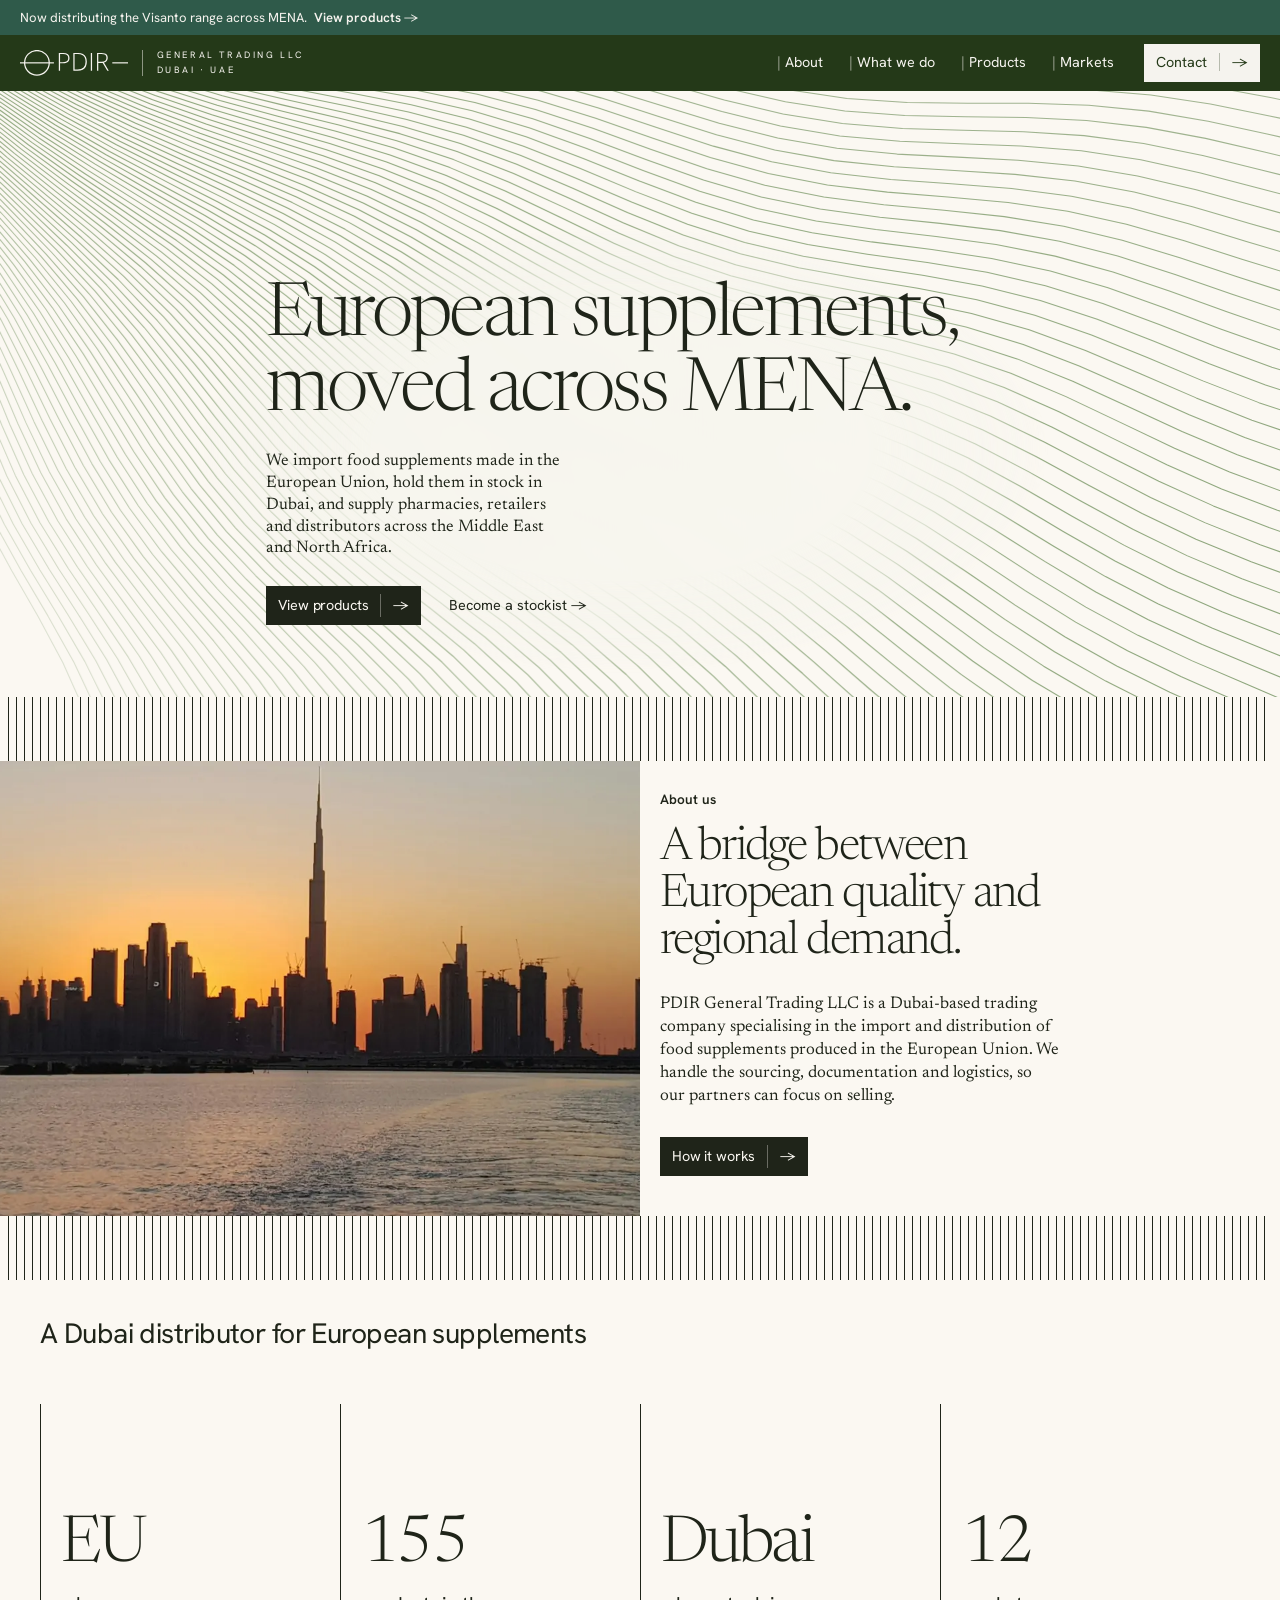
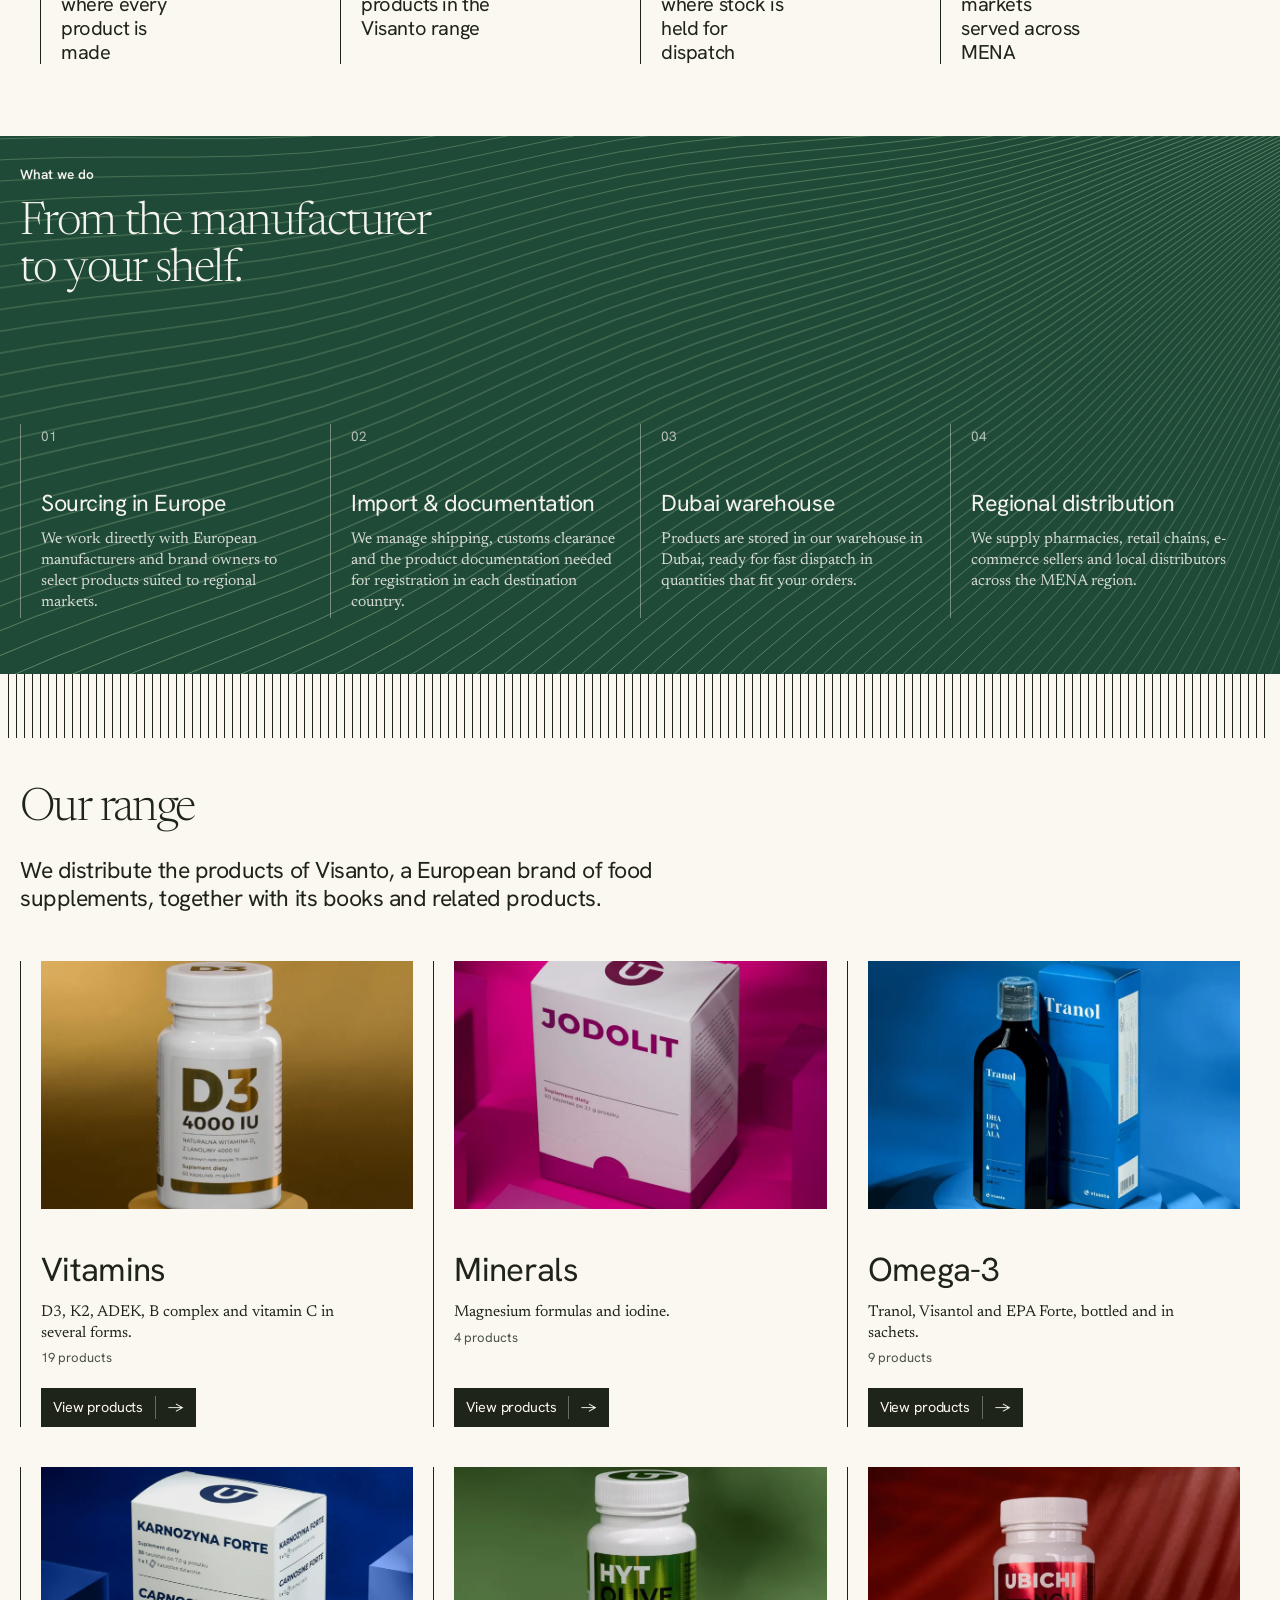
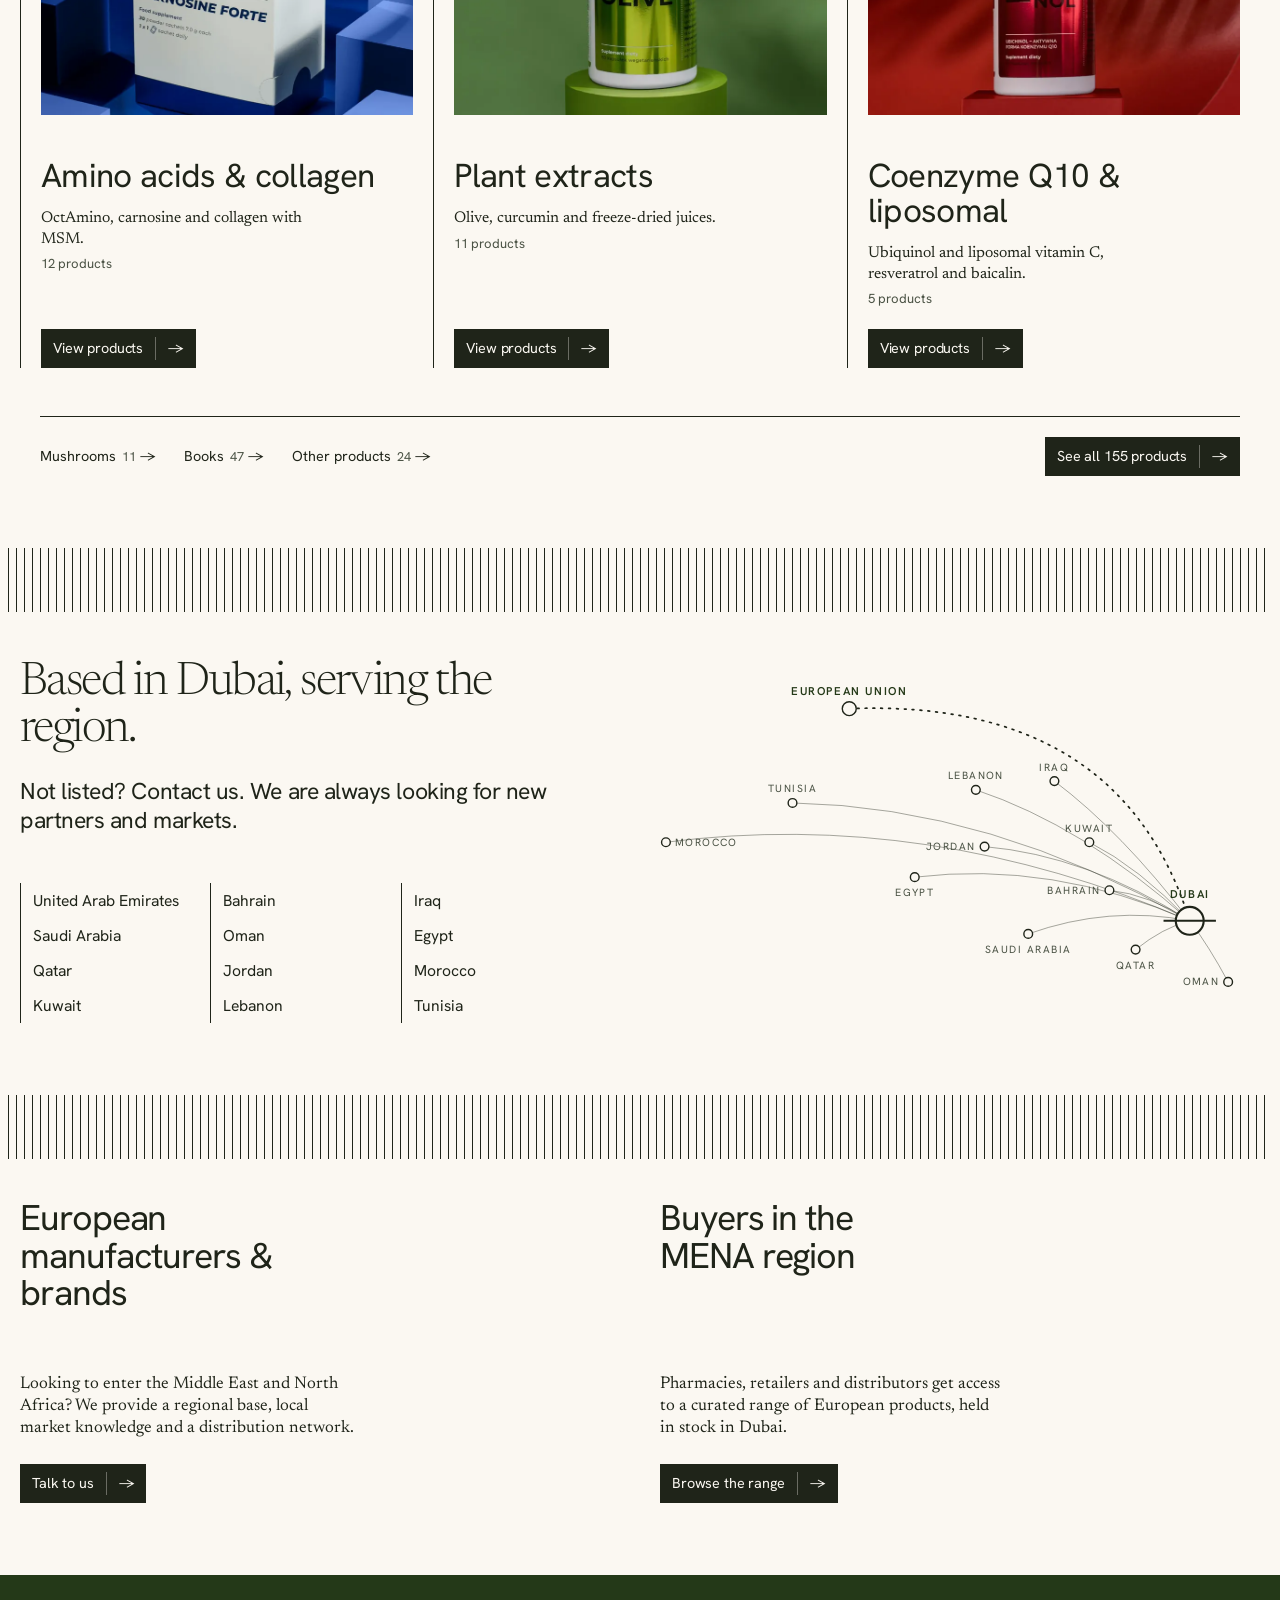
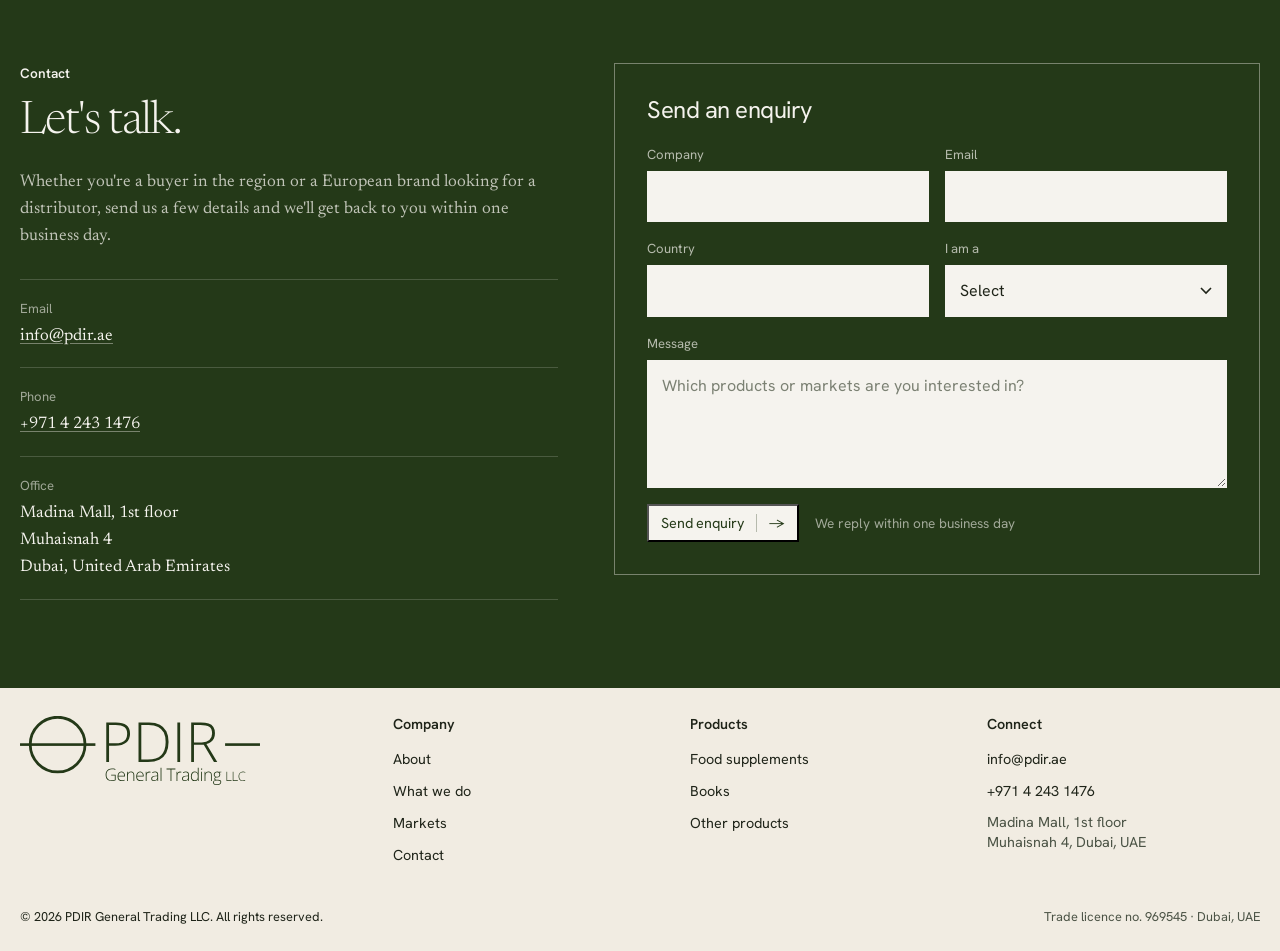
==== commit c009f81a: "Trial: full-section wavy line art with a blurred mask behind hero text Lines fan out from a point of" ====
--- a/site/index.html
+++ b/site/index.html
@@ -42,11 +42,13 @@
     <section class="c-hero">
       <img data-art="hero" class="c-hero-art" src="assets/lines-hero.svg" alt="" aria-hidden="true">
       <div class="wrap c-hero-copy">
+        <div class="c-hero-text">
         <h1>European supplements,<br>moved across MENA.</h1>
         <p class="c-lead">We import food supplements made in the European Union, hold them in stock in Dubai, and supply pharmacies, retailers and distributors across the Middle East and North Africa.</p>
         <div class="c-actions">
           <a class="btn btn-primary" href="products.html">View products</a>
           <a class="c-link" href="#contact">Become a stockist</a>
+        </div>
         </div>
       </div>
     </section>
@@ -256,23 +258,23 @@
   <script>
     document.getElementById('year').textContent = new Date().getFullYear();
 
-    // Line art: ruled lines between two slowly moving curves, drawn on canvas.
+    // Line art: thin wavy lines fanning out from a point off-screen, drawn on canvas.
     // The static SVG images stay as the fallback (no JS, or reduced motion).
     (function () {
       if (!window.requestAnimationFrame || !document.createElement('canvas').getContext) return;
       var still = matchMedia('(prefers-reduced-motion: reduce)').matches;
-      var TAU = Math.PI * 2, rad = Math.PI / 180;
+      var rad = Math.PI / 180, SEG = 28;
       var scenes = {
-        // Hero: a small loop on the left unfurling into a wide sweep; base size 1440 x 560.
-        hero: { w: 1440, h: 560, n: 96, color: '127,156,106', width: 2.6, fit: 'cover',
-          a: function (u, t) { var g = (-255 + 330 * u) * rad + t * 0.10; return [150 + 85 * Math.cos(g), 150 + 85 * Math.sin(g)]; },
-          b: function (u, t) { var g = (-74 + (78 + 5 * Math.sin(t * 0.23)) * u) * rad + 0.035 * Math.sin(t * 0.17); return [620 + 980 * Math.cos(g), 60 + 980 * Math.sin(g)]; },
-          alpha: function (u) { return 0.30 + 0.70 * Math.sin(Math.PI * (0.12 + 0.88 * u)); } },
-        // Band: a ring whose inner and outer edges turn against each other; base size 560 x 560.
-        band: { w: 560, h: 560, n: 120, color: '169,201,154', width: 2.2, fit: 'contain',
-          a: function (u, t) { var g = u * TAU + t * 0.16; var r = 62 + 10 * Math.sin(t * 0.31 + u * TAU); return [280 + r * Math.cos(g), 280 + r * Math.sin(g)]; },
-          b: function (u, t) { var g = u * TAU * 0.86 - 1.2 - t * 0.05; var r = 262 + 14 * Math.sin(u * TAU * 3 + t * 0.4); return [280 + r * Math.cos(g), 280 + r * Math.sin(g)]; },
-          alpha: function (u) { return 0.35 + 0.55 * (0.5 + 0.5 * Math.cos(u * TAU)); } }
+        // Hero: origin beyond the top-left corner, lines sweep across the whole section.
+        hero: { w: 1440, h: 760, n: 120, color: '110,142,90', width: 1.05, anchor: 'left', amp: 16, waves: 2.6,
+          a: function (u, t) { var g = (-30 + 130 * u) * rad + t * 0.05; return [-150 + 170 * Math.cos(g), -170 + 170 * Math.sin(g)]; },
+          b: function (u, t) { var g = (-22 + (104 + 4 * Math.sin(t * 0.21)) * u) * rad + 0.03 * Math.sin(t * 0.15); return [260 + 1650 * Math.cos(g), -120 + 1650 * Math.sin(g)]; },
+          alpha: function (u) { return 0.22 + 0.55 * Math.sin(Math.PI * u); } },
+        // Band: origin beyond the top-right corner, lines sweep down and to the left.
+        band: { w: 1440, h: 600, n: 110, color: '178,210,163', width: 1.0, anchor: 'right', amp: 14, waves: 2.2,
+          a: function (u, t) { var g = (60 + 130 * u) * rad - t * 0.05; return [1580 + 160 * Math.cos(g), -150 + 160 * Math.sin(g)]; },
+          b: function (u, t) { var g = (84 + (112 + 4 * Math.sin(t * 0.19)) * u) * rad + 0.03 * Math.sin(t * 0.13); return [1180 + 1650 * Math.cos(g), -140 + 1650 * Math.sin(g)]; },
+          alpha: function (u) { return 0.10 + 0.34 * Math.sin(Math.PI * u); } }
       };
       document.querySelectorAll('img[data-art]').forEach(function (img) {
         var sc = scenes[img.getAttribute('data-art')];
@@ -280,24 +282,32 @@
         var cv = document.createElement('canvas');
         cv.className = img.className; cv.setAttribute('aria-hidden', 'true');
         img.parentNode.insertBefore(cv, img); img.hidden = true;
-        var ctx = cv.getContext('2d'), W = 0, H = 0, k = 1, ox = 0, visible = true, t0 = null;
+        var ctx = cv.getContext('2d'), W = 0, H = 0, k = 1, ox = 0, visible = true, t0 = null, last = 0;
         function size() {
           var r = cv.getBoundingClientRect(), dpr = Math.min(window.devicePixelRatio || 1, 2);
           W = r.width; H = r.height; cv.width = Math.round(W * dpr); cv.height = Math.round(H * dpr);
           ctx.setTransform(dpr, 0, 0, dpr, 0, 0);
-          k = sc.fit === 'cover' ? Math.max(W / sc.w, H / sc.h) : Math.min(W / sc.w, H / sc.h);
-          ox = sc.fit === 'cover' ? 0 : (W - sc.w * k);
-          ctx.lineCap = 'round';
+          k = Math.max(W / sc.w, H / sc.h);
+          ox = sc.anchor === 'right' ? W - sc.w * k : 0;
+          ctx.lineCap = 'round'; ctx.lineJoin = 'round';
         }
-        var last = 0;
         function draw(t) {
           last = t;
           ctx.clearRect(0, 0, W, H);
-          ctx.lineWidth = Math.max(1, sc.width * Math.sqrt(k));
+          ctx.lineWidth = sc.width;
           for (var i = 0; i < sc.n; i++) {
             var u = i / (sc.n - 1), p = sc.a(u, t), q = sc.b(u, t);
+            var dx = q[0] - p[0], dy = q[1] - p[1], len = Math.sqrt(dx * dx + dy * dy) || 1, nx = -dy / len, ny = dx / len;
             ctx.strokeStyle = 'rgba(' + sc.color + ',' + sc.alpha(u).toFixed(3) + ')';
-            ctx.beginPath(); ctx.moveTo(ox + p[0] * k, p[1] * k); ctx.lineTo(ox + q[0] * k, q[1] * k); ctx.stroke();
+            ctx.beginPath();
+            for (var j = 0; j <= SEG; j++) {
+              var s = j / SEG;
+              // Wave across the line, pinned at both ends and drifting over time.
+              var off = sc.amp * Math.sin(Math.PI * s) * Math.sin(s * sc.waves * Math.PI * 2 + u * 5 - t * 0.55);
+              var x = ox + (p[0] + dx * s + nx * off) * k, y = (p[1] + dy * s + ny * off) * k;
+              if (j) ctx.lineTo(x, y); else ctx.moveTo(x, y);
+            }
+            ctx.stroke();
           }
         }
         function frame(ms) { if (t0 === null) t0 = ms; draw((ms - t0) / 1000); if (visible) requestAnimationFrame(frame); }
--- a/site/styles.css
+++ b/site/styles.css
@@ -825,3 +825,23 @@
 /* Animated line art (canvas replaces the fallback images) */
 canvas.c-band-art { width: 380px; }
 @media (max-width: 960px) { canvas.c-band-art { width: 260px; } }
+
+/* Line art fills the whole section; text sits on a soft blurred mask */
+.c-hero { padding: 190px 0 72px; }
+canvas.c-hero-art { height: 100%; }
+.c-hero-text { position: relative; z-index: 0; display: inline-block; }
+.c-hero-text::before {
+  content: ""; position: absolute; z-index: -1; inset: -56px -90px -48px -70px;
+  background: rgba(251, 248, 242, 0.62);
+  -webkit-backdrop-filter: blur(9px); backdrop-filter: blur(9px);
+  -webkit-mask-image: radial-gradient(closest-side, #000 58%, transparent 100%);
+  mask-image: radial-gradient(closest-side, #000 58%, transparent 100%);
+}
+canvas.c-band-art { inset: 0; right: 0; top: 0; width: 100%; height: 100%; max-height: none; opacity: 1; }
+.c-band h2 { margin-bottom: 130px; }
+@media (max-width: 960px) { canvas.c-band-art { width: 100%; height: 100%; opacity: 1; } .c-band h2 { margin-bottom: 72px; } }
+@media (max-width: 760px) {
+  .c-hero { padding: 120px 0 48px; }
+  canvas.c-hero-art { height: 100%; }
+  .c-hero-text::before { inset: -40px -24px -32px -24px; }
+}
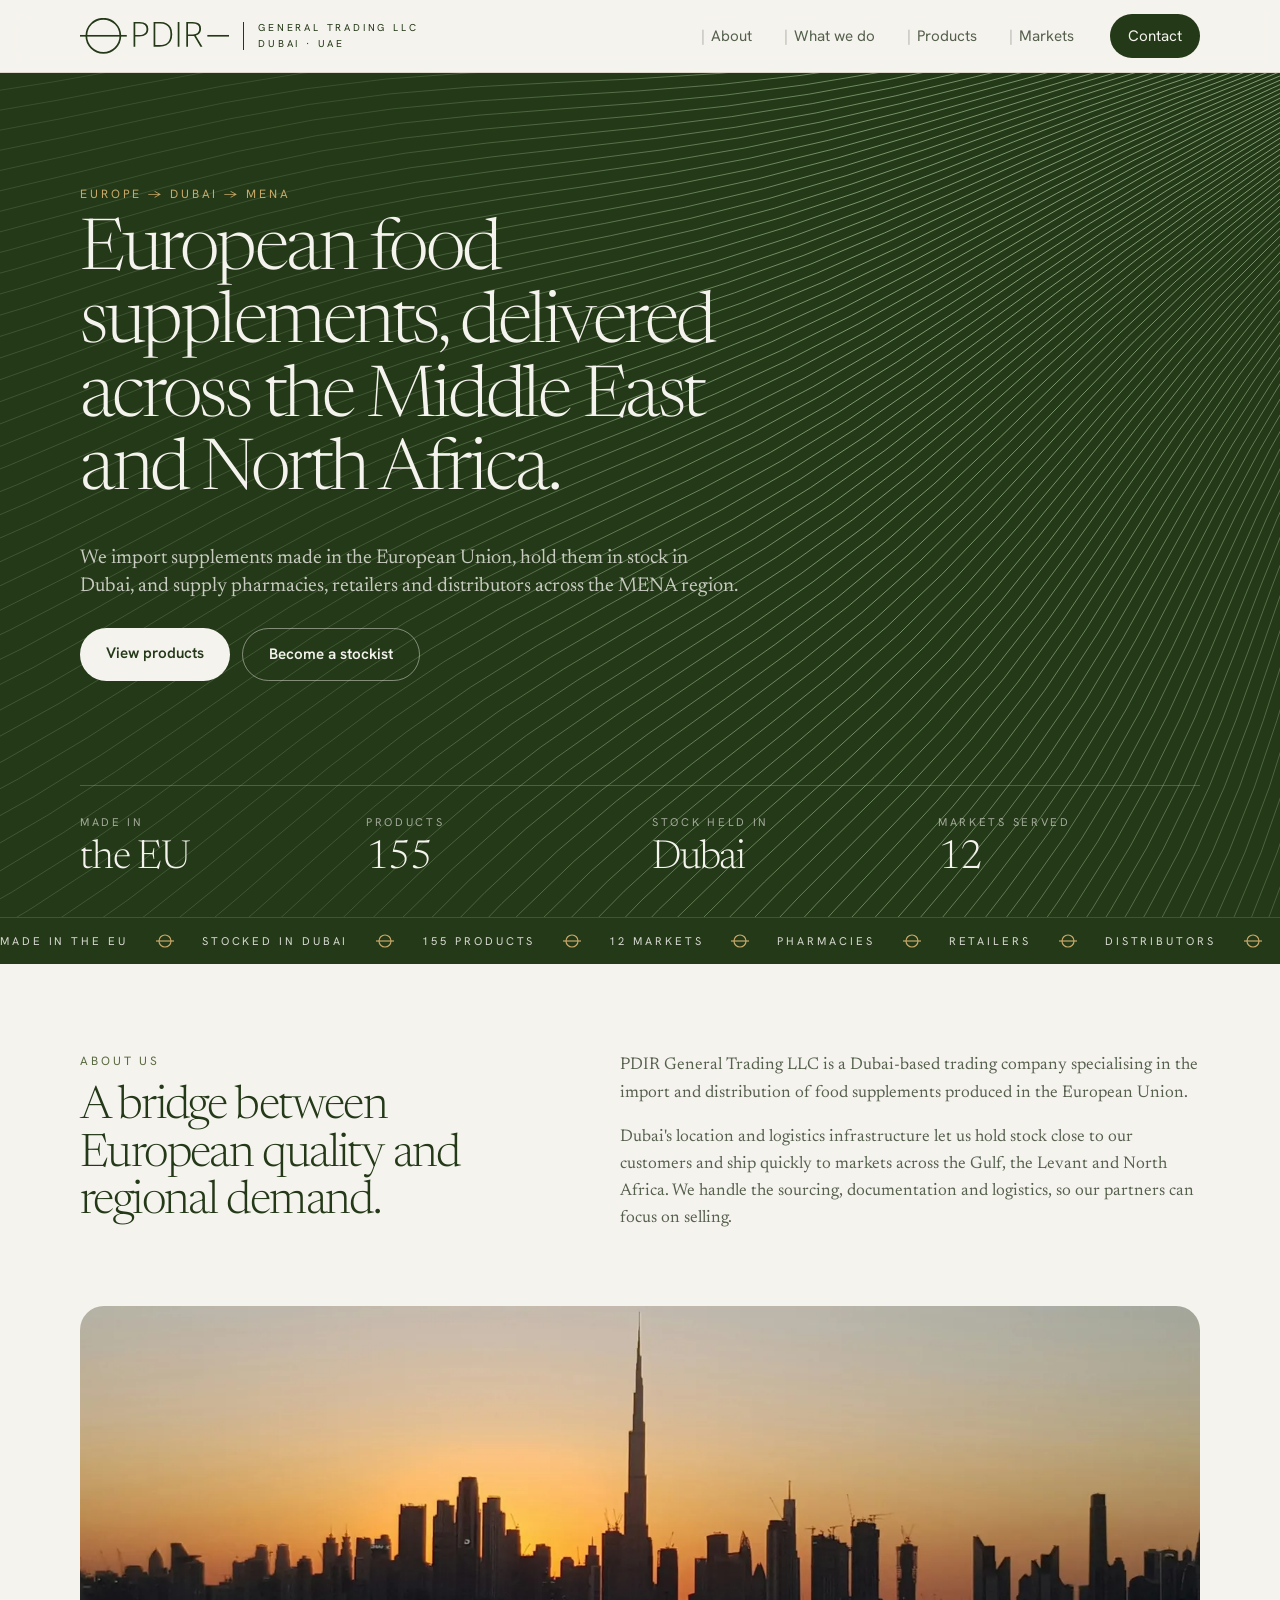
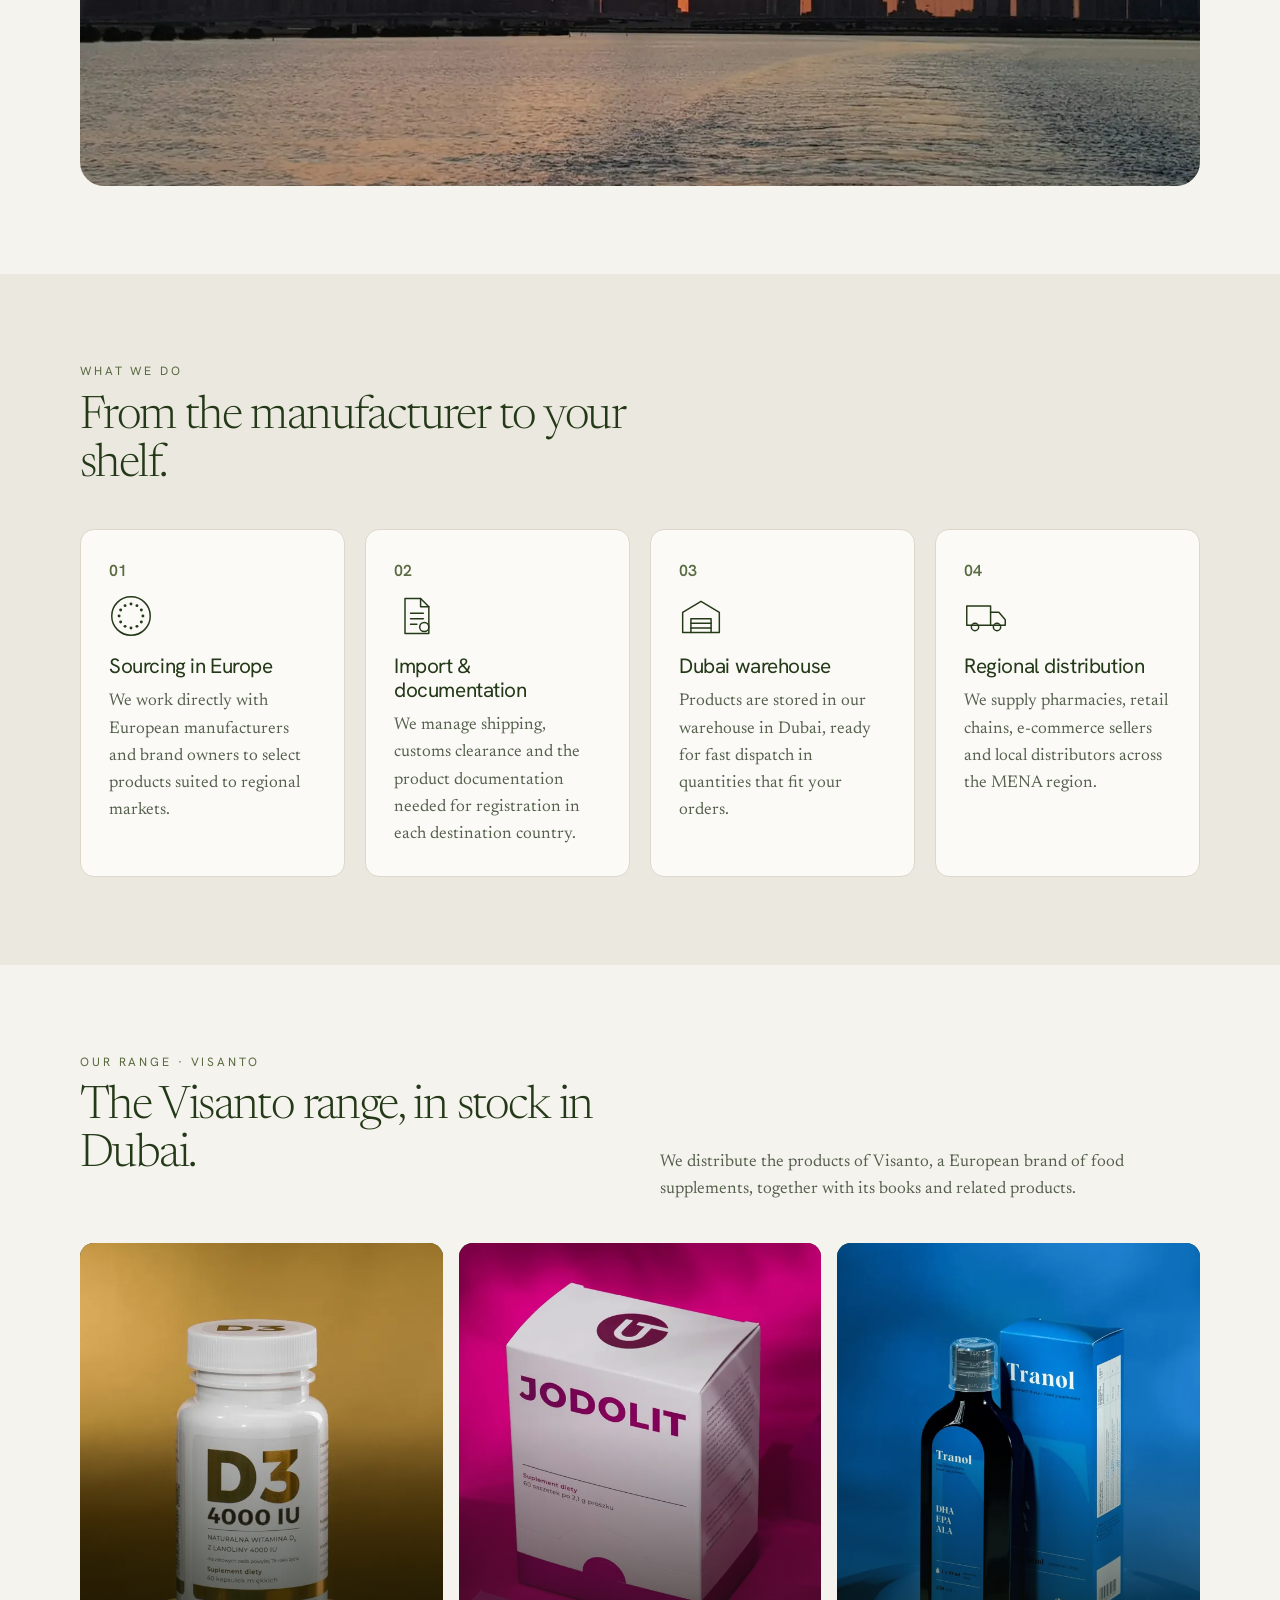
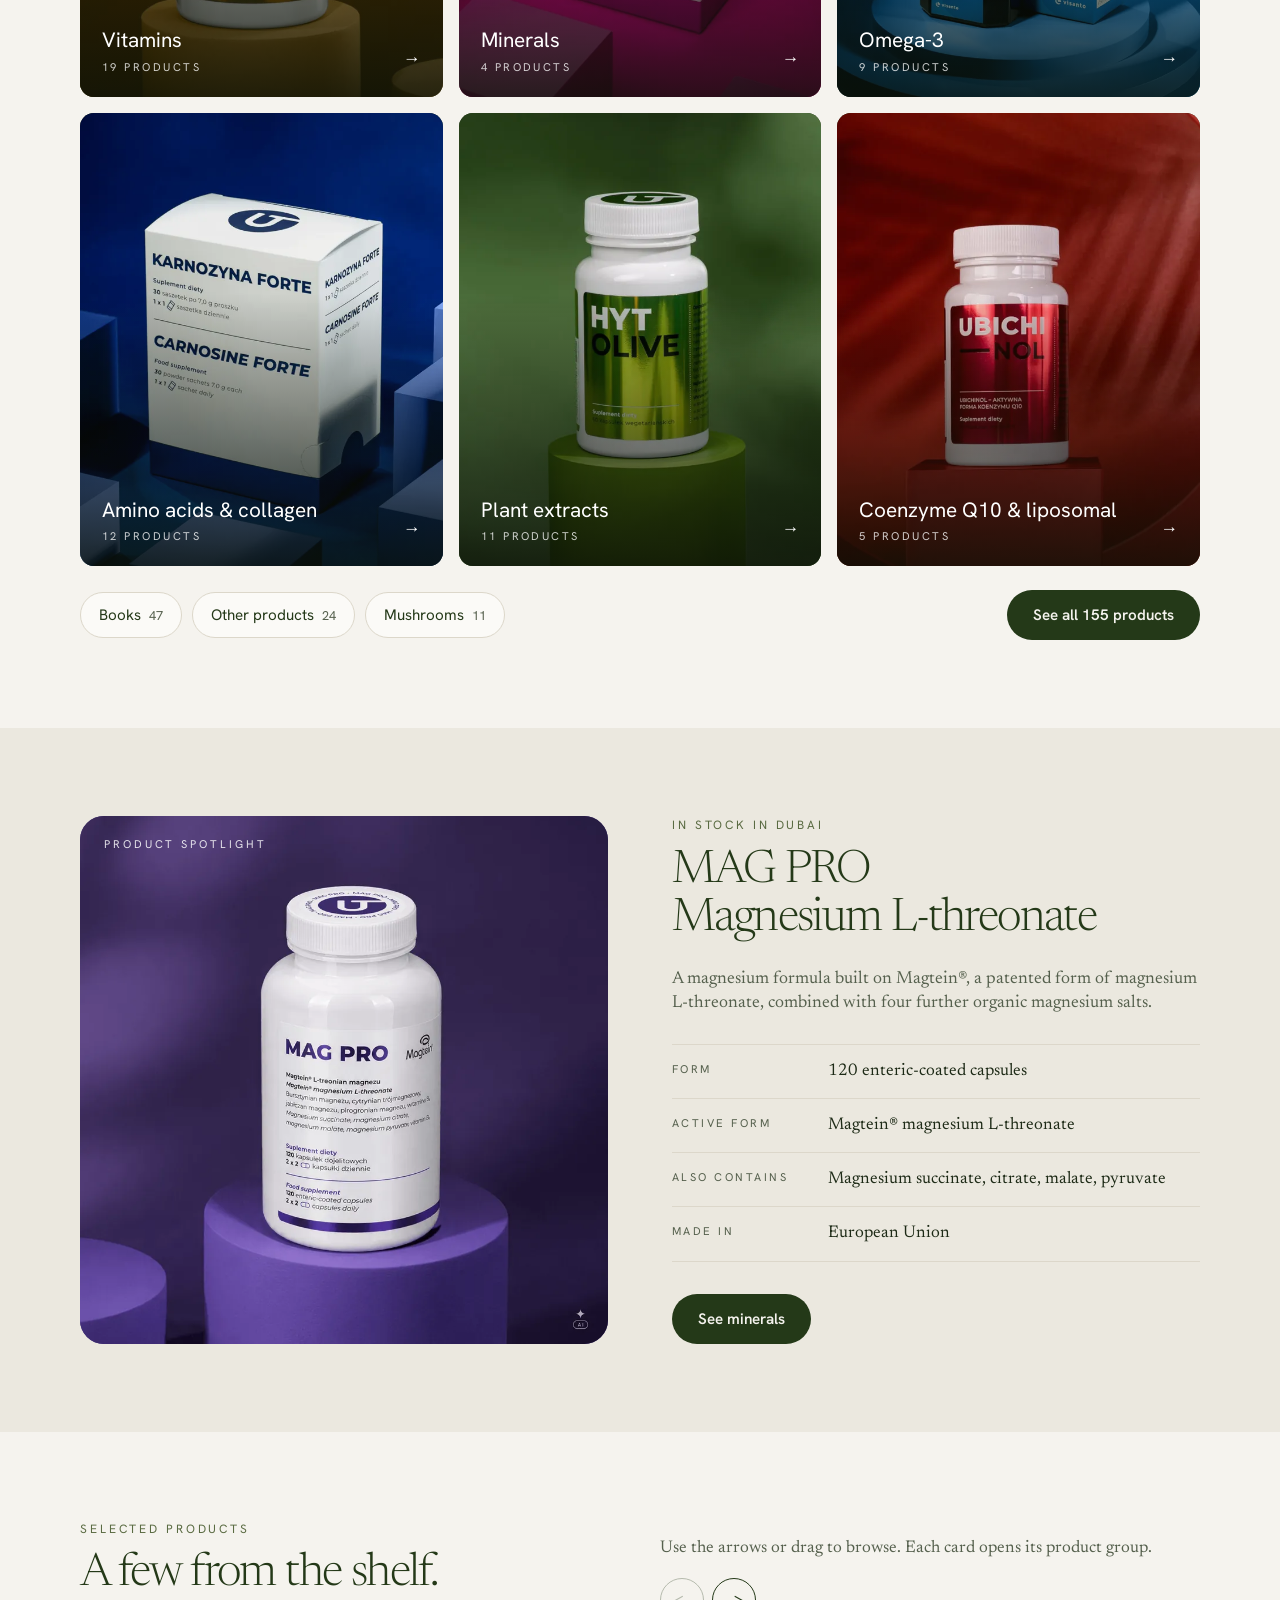
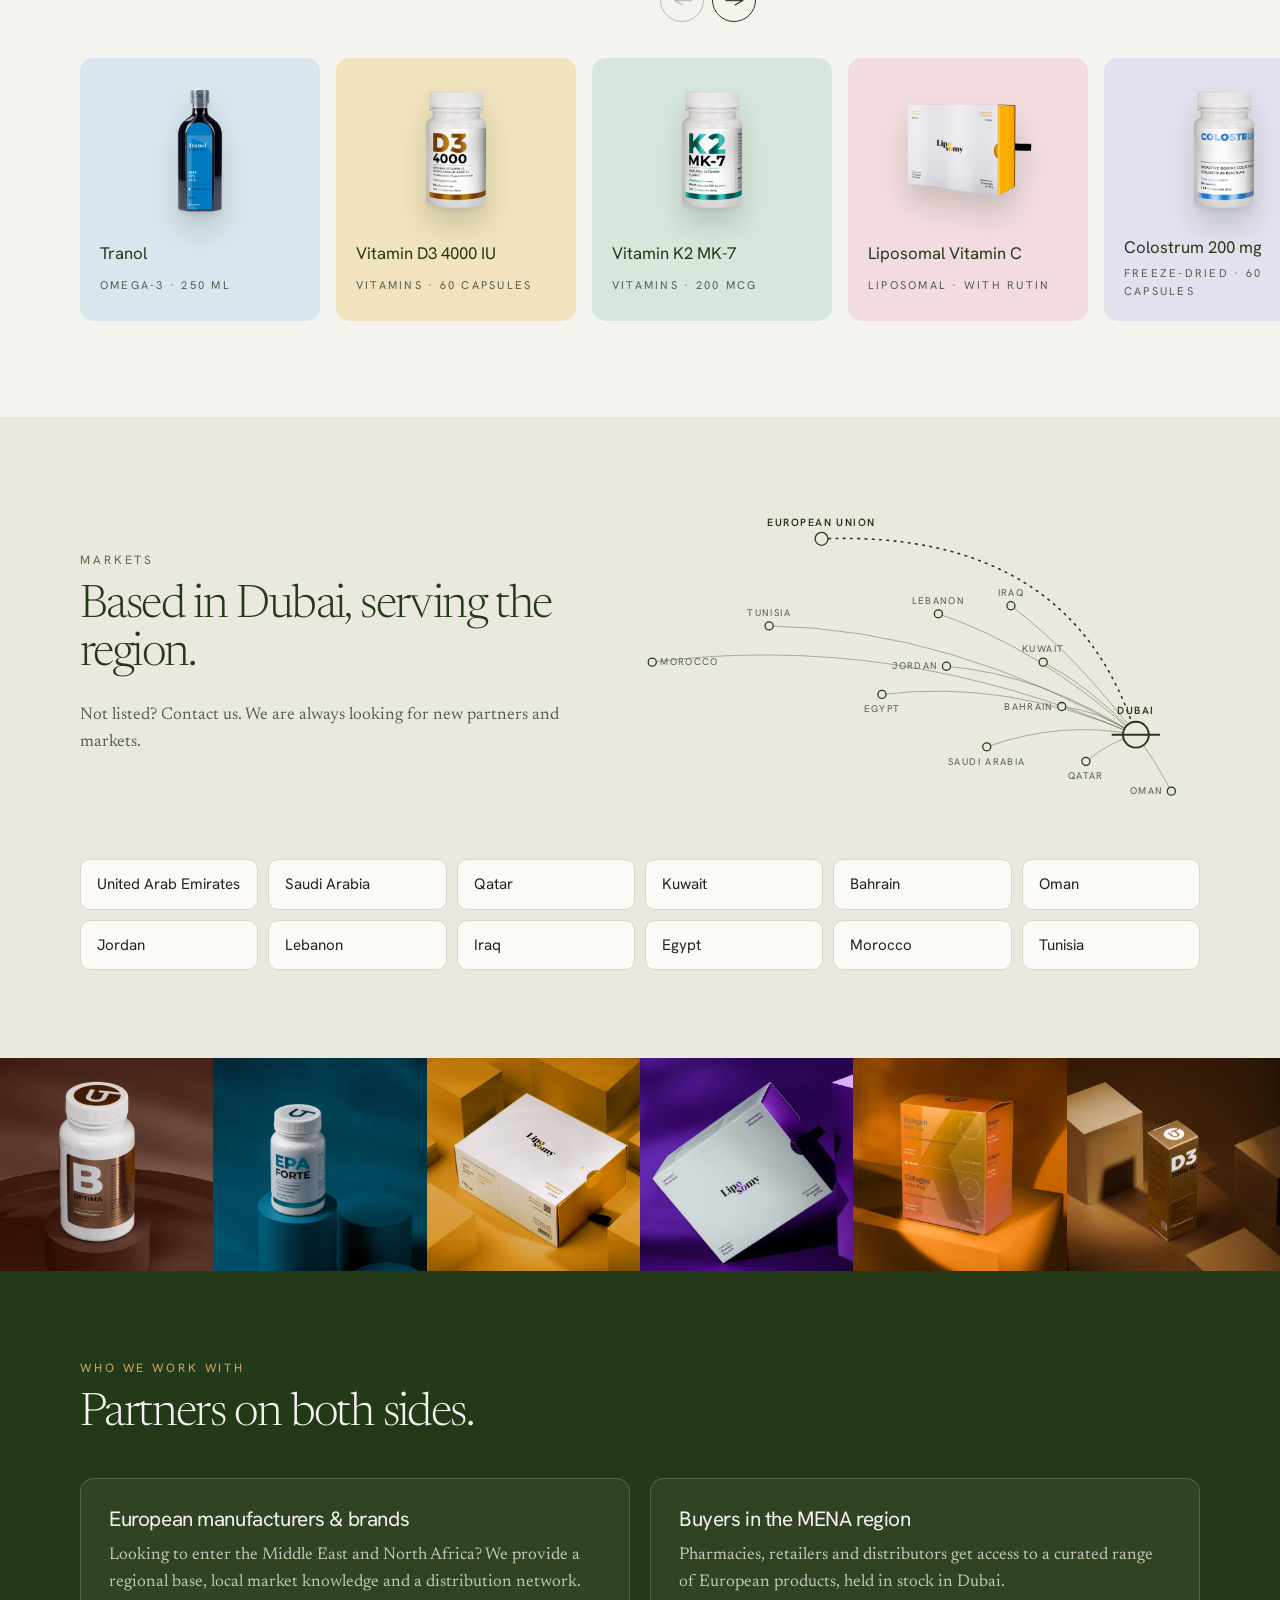
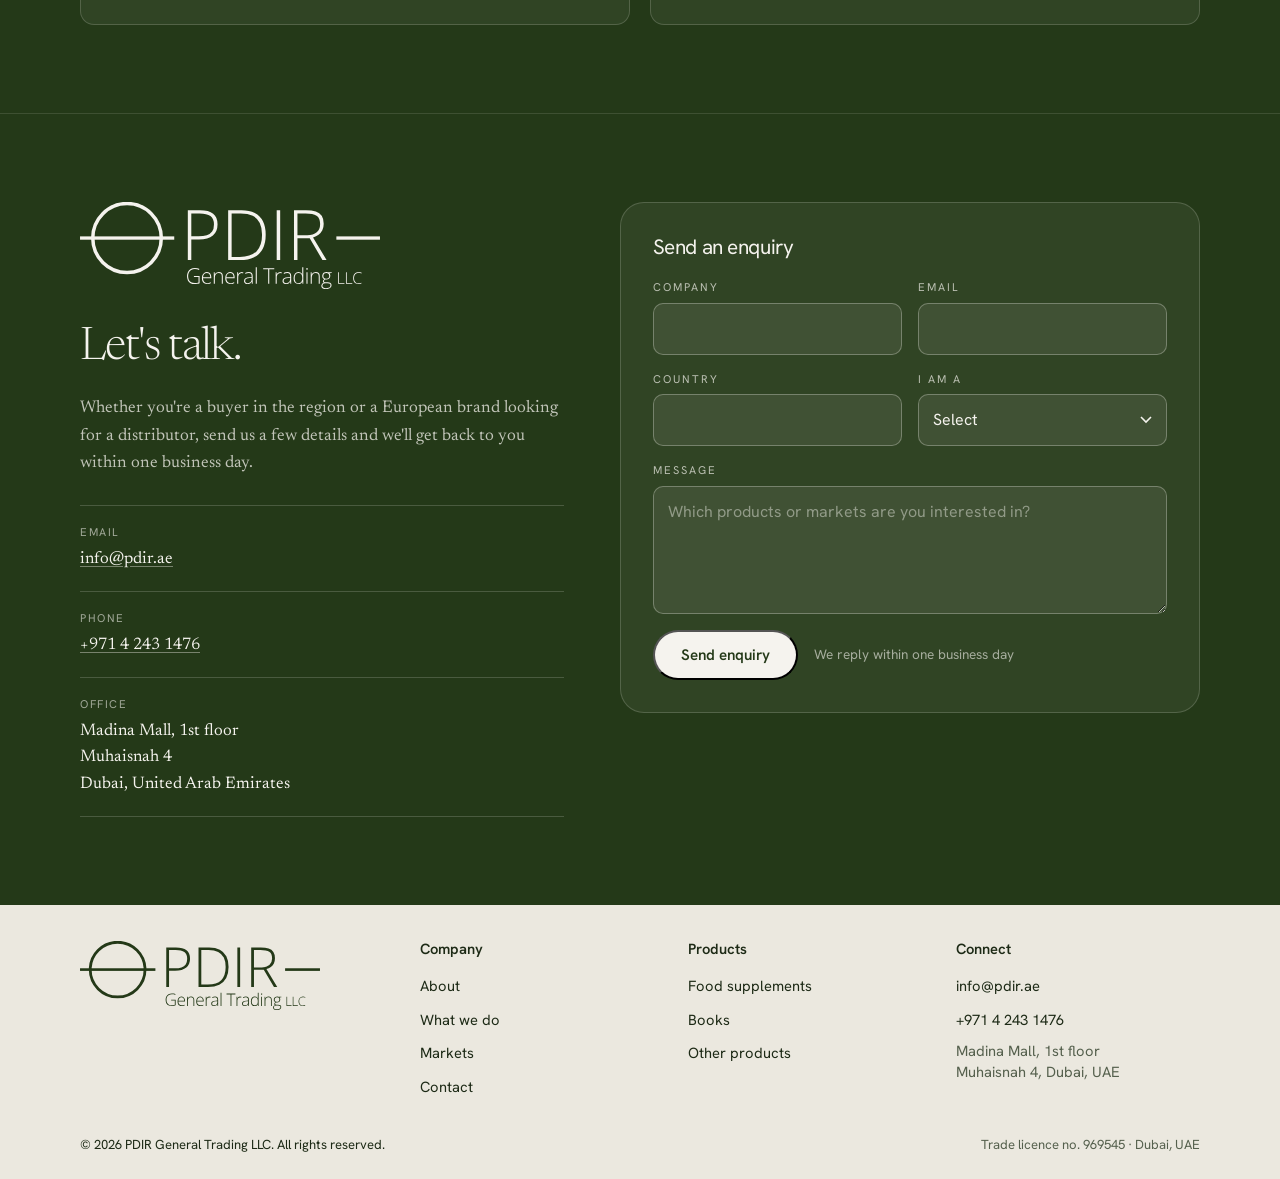
==== commit 8a0258d4: "Trial: original design with editorial fonts, line-art hero, column footer Keeps the live layout and " ====
--- a/site/index.html
+++ b/site/index.html
@@ -18,11 +18,10 @@
     EDIT ME: email, phone and address appear in this file.
     Search for "EDIT" to find every placeholder.
   -->
-  <div class="c-announce"><a href="products.html">Now distributing the Visanto range across MENA. <strong>View products</strong> <span aria-hidden="true">&rarr;</span></a></div>
   <header class="site-header">
     <div class="wrap header-inner">
       <a class="logo" href="#top" aria-label="PDIR General Trading LLC home">
-        <img src="assets/pdir-mark-light.svg" alt="PDIR" width="149" height="36">
+        <img src="assets/pdir-mark.svg" alt="PDIR" width="149" height="36">
         <span class="logo-micro"><span>General Trading LLC</span><span>Dubai &middot; UAE</span></span>
       </a>
       <button class="menu-btn" type="button" aria-expanded="false" aria-controls="site-nav">
@@ -39,158 +38,283 @@
   </header>
 
   <main id="top">
-    <section class="c-hero">
-      <img data-art="hero" class="c-hero-art" src="assets/lines-hero.svg" alt="" aria-hidden="true">
-      <div class="wrap c-hero-copy">
-        <div class="c-hero-text">
-        <h1>European supplements,<br>moved across MENA.</h1>
-        <p class="c-lead">We import food supplements made in the European Union, hold them in stock in Dubai, and supply pharmacies, retailers and distributors across the Middle East and North Africa.</p>
-        <div class="c-actions">
-          <a class="btn btn-primary" href="products.html">View products</a>
-          <a class="c-link" href="#contact">Become a stockist</a>
-        </div>
-        </div>
-      </div>
-    </section>
-
-    <div class="ticks" aria-hidden="true"></div>
-
-    <section id="about" class="c-split reveal">
-      <img class="c-split-media" src="assets/photos/dubai-skyline.webp" alt="Dubai skyline with the Burj Khalifa at sunset, seen across the water" width="1600" height="686" loading="lazy">
-      <div class="c-split-copy">
-        <p class="c-label">About us</p>
-        <h2>A bridge between European quality and regional demand.</h2>
-        <p>PDIR General Trading LLC is a Dubai-based trading company specialising in the import and distribution of food supplements produced in the European Union. We handle the sourcing, documentation and logistics, so our partners can focus on selling.</p>
-        <a class="btn btn-primary" href="#services">How it works</a>
-      </div>
-    </section>
-
-    <div class="ticks" aria-hidden="true"></div>
-
-    <section class="c-stats reveal">
+    <section class="hero">
+      <canvas class="hero-art" aria-hidden="true"></canvas>
+      <div class="wrap hero-grid">
+        <div class="hero-copy">
+          <p class="eyebrow">Europe &rarr; Dubai &rarr; MENA</p>
+          <h1>European food supplements, delivered across the Middle&nbsp;East and North&nbsp;Africa.</h1>
+          <p class="lead">We import supplements made in the European Union, hold them in stock in Dubai, and supply pharmacies, retailers and distributors across the MENA region.</p>
+          <div class="hero-actions">
+            <a class="btn btn-light" href="products.html">View products</a>
+            <a class="btn btn-outline" href="#contact">Become a stockist</a>
+          </div>
+        </div>
+      </div>
       <div class="wrap">
-        <h2 class="c-sans-title">A Dubai distributor for European supplements</h2>
-        <dl class="c-stat-row">
-          <div><dt>EU</dt><dd>where every product is made</dd></div>
-          <div><dt><span data-count="total">155</span></dt><dd>products in the Visanto range</dd></div>
-          <div><dt>Dubai</dt><dd>where stock is held for dispatch</dd></div>
-          <div><dt>12</dt><dd>markets served across MENA</dd></div>
+        <dl class="facts">
+          <div><dt>Made in</dt><dd>the EU</dd></div>
+          <div><dt>Products</dt><dd><span data-count="total">155</span></dd></div>
+          <div><dt>Stock held in</dt><dd>Dubai</dd></div>
+          <div><dt>Markets served</dt><dd>12</dd></div>
         </dl>
       </div>
     </section>
 
-    <section id="services" class="c-band">
-      <img data-art="band" class="c-band-art" src="assets/lines-band.svg" alt="" aria-hidden="true">
+    <div class="ticker" aria-hidden="true">
+      <div class="ticker-track">
+        <div class="ticker-row"><span>Made in the EU</span><svg class="tick-mark" viewBox="0 0 24 24" aria-hidden="true"><circle cx="12" cy="12" r="8" fill="none" stroke="currentColor" stroke-width="1.6"/><path d="M0 12h24" stroke="currentColor" stroke-width="1.6"/></svg><span>Stocked in Dubai</span><svg class="tick-mark" viewBox="0 0 24 24" aria-hidden="true"><circle cx="12" cy="12" r="8" fill="none" stroke="currentColor" stroke-width="1.6"/><path d="M0 12h24" stroke="currentColor" stroke-width="1.6"/></svg><span><span data-count="total">155</span> products</span><svg class="tick-mark" viewBox="0 0 24 24" aria-hidden="true"><circle cx="12" cy="12" r="8" fill="none" stroke="currentColor" stroke-width="1.6"/><path d="M0 12h24" stroke="currentColor" stroke-width="1.6"/></svg><span>12 markets</span><svg class="tick-mark" viewBox="0 0 24 24" aria-hidden="true"><circle cx="12" cy="12" r="8" fill="none" stroke="currentColor" stroke-width="1.6"/><path d="M0 12h24" stroke="currentColor" stroke-width="1.6"/></svg><span>Pharmacies</span><svg class="tick-mark" viewBox="0 0 24 24" aria-hidden="true"><circle cx="12" cy="12" r="8" fill="none" stroke="currentColor" stroke-width="1.6"/><path d="M0 12h24" stroke="currentColor" stroke-width="1.6"/></svg><span>Retailers</span><svg class="tick-mark" viewBox="0 0 24 24" aria-hidden="true"><circle cx="12" cy="12" r="8" fill="none" stroke="currentColor" stroke-width="1.6"/><path d="M0 12h24" stroke="currentColor" stroke-width="1.6"/></svg><span>Distributors</span><svg class="tick-mark" viewBox="0 0 24 24" aria-hidden="true"><circle cx="12" cy="12" r="8" fill="none" stroke="currentColor" stroke-width="1.6"/><path d="M0 12h24" stroke="currentColor" stroke-width="1.6"/></svg><span>Full documentation</span><svg class="tick-mark" viewBox="0 0 24 24" aria-hidden="true"><circle cx="12" cy="12" r="8" fill="none" stroke="currentColor" stroke-width="1.6"/><path d="M0 12h24" stroke="currentColor" stroke-width="1.6"/></svg></div>
+        <div class="ticker-row"><span>Made in the EU</span><svg class="tick-mark" viewBox="0 0 24 24" aria-hidden="true"><circle cx="12" cy="12" r="8" fill="none" stroke="currentColor" stroke-width="1.6"/><path d="M0 12h24" stroke="currentColor" stroke-width="1.6"/></svg><span>Stocked in Dubai</span><svg class="tick-mark" viewBox="0 0 24 24" aria-hidden="true"><circle cx="12" cy="12" r="8" fill="none" stroke="currentColor" stroke-width="1.6"/><path d="M0 12h24" stroke="currentColor" stroke-width="1.6"/></svg><span><span data-count="total">155</span> products</span><svg class="tick-mark" viewBox="0 0 24 24" aria-hidden="true"><circle cx="12" cy="12" r="8" fill="none" stroke="currentColor" stroke-width="1.6"/><path d="M0 12h24" stroke="currentColor" stroke-width="1.6"/></svg><span>12 markets</span><svg class="tick-mark" viewBox="0 0 24 24" aria-hidden="true"><circle cx="12" cy="12" r="8" fill="none" stroke="currentColor" stroke-width="1.6"/><path d="M0 12h24" stroke="currentColor" stroke-width="1.6"/></svg><span>Pharmacies</span><svg class="tick-mark" viewBox="0 0 24 24" aria-hidden="true"><circle cx="12" cy="12" r="8" fill="none" stroke="currentColor" stroke-width="1.6"/><path d="M0 12h24" stroke="currentColor" stroke-width="1.6"/></svg><span>Retailers</span><svg class="tick-mark" viewBox="0 0 24 24" aria-hidden="true"><circle cx="12" cy="12" r="8" fill="none" stroke="currentColor" stroke-width="1.6"/><path d="M0 12h24" stroke="currentColor" stroke-width="1.6"/></svg><span>Distributors</span><svg class="tick-mark" viewBox="0 0 24 24" aria-hidden="true"><circle cx="12" cy="12" r="8" fill="none" stroke="currentColor" stroke-width="1.6"/><path d="M0 12h24" stroke="currentColor" stroke-width="1.6"/></svg><span>Full documentation</span><svg class="tick-mark" viewBox="0 0 24 24" aria-hidden="true"><circle cx="12" cy="12" r="8" fill="none" stroke="currentColor" stroke-width="1.6"/><path d="M0 12h24" stroke="currentColor" stroke-width="1.6"/></svg></div>
+      </div>
+    </div>
+
+    <section id="about" class="reveal section">
+      <div class="wrap split">
+        <div>
+          <p class="eyebrow">About us</p>
+          <h2>A bridge between European quality and regional demand.</h2>
+        </div>
+        <div class="prose">
+          <p>PDIR General Trading LLC is a Dubai-based trading company specialising in the import and distribution of food supplements produced in the European Union.</p>
+          <p>Dubai's location and logistics infrastructure let us hold stock close to our customers and ship quickly to markets across the Gulf, the Levant and North Africa. We handle the sourcing, documentation and logistics, so our partners can focus on selling.</p>
+        </div>
+      </div>
       <div class="wrap">
-        <p class="c-label">What we do</p>
-        <h2>From the manufacturer<br>to your shelf.</h2>
-        <ol class="c-steps">
-          <li><span class="c-step-num">01</span><h3>Sourcing in Europe</h3><p>We work directly with European manufacturers and brand owners to select products suited to regional markets.</p></li>
-          <li><span class="c-step-num">02</span><h3>Import &amp; documentation</h3><p>We manage shipping, customs clearance and the product documentation needed for registration in each destination country.</p></li>
-          <li><span class="c-step-num">03</span><h3>Dubai warehouse</h3><p>Products are stored in our warehouse in Dubai, ready for fast dispatch in quantities that fit your orders.</p></li>
-          <li><span class="c-step-num">04</span><h3>Regional distribution</h3><p>We supply pharmacies, retail chains, e-commerce sellers and local distributors across the MENA region.</p></li>
+        <img class="wide-photo" src="assets/photos/dubai-skyline.webp" alt="Dubai skyline with the Burj Khalifa at sunset, seen across the water" width="1600" height="686" loading="lazy">
+      </div>
+    </section>
+
+    <section id="services" class="reveal section section-tint">
+      <div class="wrap">
+        <p class="eyebrow">What we do</p>
+        <h2>From the manufacturer to your shelf.</h2>
+        <ol class="steps">
+          <li class="card reveal">
+            <span class="step-num">01</span>
+            <span class="step-icon" aria-hidden="true"><svg viewBox="0 0 48 48"><circle cx="24" cy="24" r="21"/><circle class="fill" cx="37.0" cy="24.0" r="1.6"/><circle class="fill" cx="35.3" cy="30.5" r="1.6"/><circle class="fill" cx="30.5" cy="35.3" r="1.6"/><circle class="fill" cx="24.0" cy="37.0" r="1.6"/><circle class="fill" cx="17.5" cy="35.3" r="1.6"/><circle class="fill" cx="12.7" cy="30.5" r="1.6"/><circle class="fill" cx="11.0" cy="24.0" r="1.6"/><circle class="fill" cx="12.7" cy="17.5" r="1.6"/><circle class="fill" cx="17.5" cy="12.7" r="1.6"/><circle class="fill" cx="24.0" cy="11.0" r="1.6"/><circle class="fill" cx="30.5" cy="12.7" r="1.6"/><circle class="fill" cx="35.3" cy="17.5" r="1.6"/></svg></span>
+            <h3>Sourcing in Europe</h3>
+            <p>We work directly with European manufacturers and brand owners to select products suited to regional markets.</p>
+          </li>
+          <li class="card reveal">
+            <span class="step-num">02</span>
+            <span class="step-icon" aria-hidden="true"><svg viewBox="0 0 48 48"><path d="M12 5h17l9 9v29H12z"/><path d="M29 5v9h9"/><path d="M18 21h14M18 27h14M18 33h7"/><circle cx="33" cy="36" r="5"/></svg></span>
+            <h3>Import &amp; documentation</h3>
+            <p>We manage shipping, customs clearance and the product documentation needed for registration in each destination country.</p>
+          </li>
+          <li class="card reveal">
+            <span class="step-num">03</span>
+            <span class="step-icon" aria-hidden="true"><svg viewBox="0 0 48 48"><path d="M4 20 24 8l20 12v22H4z"/><path d="M13 42V27h22v15"/><path d="M13 32h22M13 37h22"/></svg></span>
+            <h3>Dubai warehouse</h3>
+            <p>Products are stored in our warehouse in Dubai, ready for fast dispatch in quantities that fit your orders.</p>
+          </li>
+          <li class="card reveal">
+            <span class="step-num">04</span>
+            <span class="step-icon" aria-hidden="true"><svg viewBox="0 0 48 48"><path d="M3 13h26v21H3z"/><path d="M29 20h9l7 8v6H29"/><circle cx="12" cy="36" r="4"/><circle cx="36" cy="36" r="4"/></svg></span>
+            <h3>Regional distribution</h3>
+            <p>We supply pharmacies, retail chains, e-commerce sellers and local distributors across the MENA region.</p>
+          </li>
         </ol>
       </div>
     </section>
 
-    <div class="ticks" aria-hidden="true"></div>
-
-    <section id="brand" class="c-range">
+    <section id="brand" class="reveal section">
       <div class="wrap">
-        <h2>Our range</h2>
-        <p class="c-sans-lead">We distribute the products of Visanto, a European brand of food supplements, together with its books and related products.</p>
-        <ul class="c-cards">
-          <li class="c-card reveal">
-            <a class="c-card-media" href="products.html#vitamins" tabindex="-1" aria-hidden="true"><img src="assets/studio/d3.webp" alt="" width="800" height="800" loading="lazy"></a>
-            <h3>Vitamins</h3>
-            <p>D3, K2, ADEK, B complex and vitamin C in several forms. <span class="c-count"><span data-count="vitamins">19</span> products</span></p>
-            <a class="btn btn-primary" href="products.html#vitamins">View products</a>
-          </li>
-          <li class="c-card reveal">
-            <a class="c-card-media" href="products.html#minerals" tabindex="-1" aria-hidden="true"><img src="assets/studio/jodolit.webp" alt="" width="800" height="800" loading="lazy"></a>
-            <h3>Minerals</h3>
-            <p>Magnesium formulas and iodine. <span class="c-count"><span data-count="minerals">4</span> products</span></p>
-            <a class="btn btn-primary" href="products.html#minerals">View products</a>
-          </li>
-          <li class="c-card reveal">
-            <a class="c-card-media" href="products.html#omega-3-fatty-acids" tabindex="-1" aria-hidden="true"><img src="assets/studio/tranol.webp" alt="" width="800" height="800" loading="lazy"></a>
-            <h3>Omega-3</h3>
-            <p>Tranol, Visantol and EPA Forte, bottled and in sachets. <span class="c-count"><span data-count="omega-3-fatty-acids">9</span> products</span></p>
-            <a class="btn btn-primary" href="products.html#omega-3-fatty-acids">View products</a>
-          </li>
-          <li class="c-card reveal">
-            <a class="c-card-media" href="products.html#amino-acids-collagen" tabindex="-1" aria-hidden="true"><img src="assets/studio/carnosine.webp" alt="" width="800" height="800" loading="lazy"></a>
-            <h3>Amino acids &amp; collagen</h3>
-            <p>OctAmino, carnosine and collagen with MSM. <span class="c-count"><span data-count="amino-acids-collagen">12</span> products</span></p>
-            <a class="btn btn-primary" href="products.html#amino-acids-collagen">View products</a>
-          </li>
-          <li class="c-card reveal">
-            <a class="c-card-media" href="products.html#plant-extracts-freeze-dried-products" tabindex="-1" aria-hidden="true"><img src="assets/studio/hytolive.webp" alt="" width="800" height="800" loading="lazy"></a>
-            <h3>Plant extracts</h3>
-            <p>Olive, curcumin and freeze-dried juices. <span class="c-count"><span data-count="plant-extracts-freeze-dried-products">11</span> products</span></p>
-            <a class="btn btn-primary" href="products.html#plant-extracts-freeze-dried-products">View products</a>
-          </li>
-          <li class="c-card reveal">
-            <a class="c-card-media" href="products.html#liposomal-formulas-coenzyme-q10" tabindex="-1" aria-hidden="true"><img src="assets/studio/ubiquinol.webp" alt="" width="800" height="800" loading="lazy"></a>
-            <h3>Coenzyme Q10 &amp; liposomal</h3>
-            <p>Ubiquinol and liposomal vitamin C, resveratrol and baicalin. <span class="c-count"><span data-count="liposomal-formulas-coenzyme-q10">5</span> products</span></p>
-            <a class="btn btn-primary" href="products.html#liposomal-formulas-coenzyme-q10">View products</a>
-          </li>
+        <div class="section-head">
+          <div>
+            <p class="eyebrow">Our range &middot; Visanto</p>
+            <h2>The Visanto range, in stock in Dubai.</h2>
+          </div>
+          <p class="muted">We distribute the products of Visanto, a European brand of food supplements, together with its books and related products.</p>
+        </div>
+        <ul class="tiles">
+          <li class="reveal"><a class="tile" href="products.html#vitamins">
+            <img src="assets/studio/d3.webp" alt="Vitamin D3 4000 IU" width="800" height="800" loading="lazy">
+            <span class="tile-text">
+              <span class="tile-name">Vitamins</span>
+              <span class="tile-count"><span data-count="vitamins">19</span> products</span>
+            </span>
+          </a></li>
+          <li class="reveal"><a class="tile" href="products.html#minerals">
+            <img src="assets/studio/jodolit.webp" alt="Jodolit" width="800" height="800" loading="lazy">
+            <span class="tile-text">
+              <span class="tile-name">Minerals</span>
+              <span class="tile-count"><span data-count="minerals">4</span> products</span>
+            </span>
+          </a></li>
+          <li class="reveal"><a class="tile" href="products.html#omega-3-fatty-acids">
+            <img src="assets/studio/tranol.webp" alt="Tranol" width="800" height="800" loading="lazy">
+            <span class="tile-text">
+              <span class="tile-name">Omega-3</span>
+              <span class="tile-count"><span data-count="omega-3-fatty-acids">9</span> products</span>
+            </span>
+          </a></li>
+          <li class="reveal"><a class="tile" href="products.html#amino-acids-collagen">
+            <img src="assets/studio/carnosine.webp" alt="Carnosine Forte" width="800" height="800" loading="lazy">
+            <span class="tile-text">
+              <span class="tile-name">Amino acids &amp; collagen</span>
+              <span class="tile-count"><span data-count="amino-acids-collagen">12</span> products</span>
+            </span>
+          </a></li>
+          <li class="reveal"><a class="tile" href="products.html#plant-extracts-freeze-dried-products">
+            <img src="assets/studio/hytolive.webp" alt="Hytolive" width="800" height="800" loading="lazy">
+            <span class="tile-text">
+              <span class="tile-name">Plant extracts</span>
+              <span class="tile-count"><span data-count="plant-extracts-freeze-dried-products">11</span> products</span>
+            </span>
+          </a></li>
+          <li class="reveal"><a class="tile" href="products.html#liposomal-formulas-coenzyme-q10">
+            <img src="assets/studio/ubiquinol.webp" alt="Ubiquinol" width="800" height="800" loading="lazy">
+            <span class="tile-text">
+              <span class="tile-name">Coenzyme Q10 &amp; liposomal</span>
+              <span class="tile-count"><span data-count="liposomal-formulas-coenzyme-q10">5</span> products</span>
+            </span>
+          </a></li>
         </ul>
-        <div class="c-more">
-          <a class="c-link" href="products.html#medicinal-mushrooms">Mushrooms <span data-count="medicinal-mushrooms">11</span></a>
-          <a class="c-link" href="products.html#books">Books <span data-count="books">47</span></a>
-          <a class="c-link" href="products.html#other">Other products <span data-count="other">24</span></a>
+        <div class="range-more">
+          <a href="products.html#books">Books <span data-count="books">47</span></a>
+          <a href="products.html#other">Other products <span data-count="other">24</span></a>
+          <a href="products.html#medicinal-mushrooms">Mushrooms <span data-count="medicinal-mushrooms">11</span></a>
           <a class="btn btn-primary" href="products.html">See all <span data-count="total">155</span> products</a>
         </div>
       </div>
     </section>
 
-    <div class="ticks" aria-hidden="true"></div>
-
-    <section id="markets" class="c-markets reveal">
-      <div class="wrap c-markets-grid">
+    <section class="spotlight reveal" aria-labelledby="spot-title">
+      <div class="wrap spot-grid">
+        <figure class="spot-figure">
+          <img src="assets/studio/magpro.webp" alt="MAG PRO, magnesium L-threonate, 120 enteric-coated capsules" width="900" height="900" loading="lazy">
+          <figcaption>Product spotlight</figcaption>
+        </figure>
+        <div class="spot-copy">
+          <p class="eyebrow">In stock in Dubai</p>
+          <h2 id="spot-title">MAG PRO<br>Magnesium L-threonate</h2>
+          <p class="lead">A magnesium formula built on Magtein&reg;, a patented form of magnesium L-threonate, combined with four further organic magnesium salts.</p>
+          <dl class="spec">
+            <div><dt>Form</dt><dd>120 enteric-coated capsules</dd></div>
+            <div><dt>Active form</dt><dd>Magtein&reg; magnesium L-threonate</dd></div>
+            <div><dt>Also contains</dt><dd>Magnesium succinate, citrate, malate, pyruvate</dd></div>
+            <div><dt>Made in</dt><dd>European Union</dd></div>
+          </dl>
+          <a class="btn btn-primary" href="products.html#minerals">See minerals</a>
+        </div>
+      </div>
+    </section>
+
+    <section class="featured reveal" aria-labelledby="feat-title">
+      <div class="wrap featured-head">
         <div>
-          <h2>Based in Dubai, serving the region.</h2>
-          <p class="c-sans-lead">Not listed? Contact us. We are always looking for new partners and markets.</p>
-          <ul class="c-countries" aria-label="Countries we serve"><!-- EDIT: countries -->
-            <li>United Arab Emirates</li>
-            <li>Saudi Arabia</li>
-            <li>Qatar</li>
-            <li>Kuwait</li>
-            <li>Bahrain</li>
-            <li>Oman</li>
-            <li>Jordan</li>
-            <li>Lebanon</li>
-            <li>Iraq</li>
-            <li>Egypt</li>
-            <li>Morocco</li>
-            <li>Tunisia</li>
-          </ul>
-        </div>
-        <svg class="mena-map" viewBox="0 0 720 390" role="img" aria-label="Schematic map: products travel from the European Union to Dubai and on to eleven further markets">
+          <p class="eyebrow">Selected products</p>
+          <h2 id="feat-title">A few from the shelf.</h2>
+        </div>
+        <div class="rail-side">
+          <p class="muted">Use the arrows or drag to browse. Each card opens its product group.</p>
+          <div class="rail-nav">
+            <button type="button" class="rail-btn" data-rail-prev aria-label="Previous products">&#8592;</button>
+            <button type="button" class="rail-btn" data-rail-next aria-label="Next products">&#8594;</button>
+          </div>
+        </div>
+      </div>
+      <div class="rail-wrap" tabindex="0" aria-label="Selected products, use left and right arrow keys to scroll">
+        <ul class="rail">
+          <li class="feat" style="--tile:#d9e6ee"><a class="feat-link" href="products.html#omega-3-fatty-acids" draggable="false">
+            <img src="assets/products/tranol-visanto.png" alt="Tranol" width="400" height="400" loading="lazy" draggable="false">
+            <span class="feat-name">Tranol</span>
+            <span class="feat-meta">Omega-3 · 250 ml</span>
+          </a></li>
+          <li class="feat" style="--tile:#f1e3bd"><a class="feat-link" href="products.html#vitamins" draggable="false">
+            <img src="assets/products/natural-vitamin-d3-from-lanloin-4000-iu-visanto.png" alt="Vitamin D3 4000 IU" width="400" height="400" loading="lazy">
+            <span class="feat-name">Vitamin D3 4000 IU</span>
+            <span class="feat-meta">Vitamins · 60 capsules</span>
+          </a></li>
+          <li class="feat" style="--tile:#d7e7dc"><a class="feat-link" href="products.html#vitamins" draggable="false">
+            <img src="assets/products/k2-mk7-200mcg-natural-vitamin-visanto.png" alt="Vitamin K2 MK-7" width="400" height="400" loading="lazy">
+            <span class="feat-name">Vitamin K2 MK-7</span>
+            <span class="feat-meta">Vitamins · 200 mcg</span>
+          </a></li>
+          <li class="feat" style="--tile:#f3dcdf"><a class="feat-link" href="products.html#liposomal-formulas-coenzyme-q10" draggable="false">
+            <img src="assets/products/liposomal-vitamin-c-with-rutin.png" alt="Liposomal Vitamin C" width="400" height="400" loading="lazy">
+            <span class="feat-name">Liposomal Vitamin C</span>
+            <span class="feat-meta">Liposomal · with rutin</span>
+          </a></li>
+          <li class="feat" style="--tile:#e3e1ef"><a class="feat-link" href="products.html#plant-extracts-freeze-dried-products" draggable="false">
+            <img src="assets/products/colostrum-200mg-60-caps-bioactive-colostrum-bovinum.png" alt="Colostrum 200 mg" width="400" height="400" loading="lazy">
+            <span class="feat-name">Colostrum 200 mg</span>
+            <span class="feat-meta">Freeze-dried · 60 capsules</span>
+          </a></li>
+          <li class="feat" style="--tile:#eadccb"><a class="feat-link" href="products.html#medicinal-mushrooms" draggable="false">
+            <img src="assets/products/supra1-reishi-150g.png" alt="Supra1 Reishi" width="400" height="400" loading="lazy">
+            <span class="feat-name">Supra1 Reishi</span>
+            <span class="feat-meta">Mushrooms · 150 g</span>
+          </a></li>
+          <li class="feat" style="--tile:#ecd9c8"><a class="feat-link" href="products.html#vitamins" draggable="false">
+            <img src="assets/products/vitamin-b-complex-b-optima.png" alt="B-Optima" width="400" height="400" loading="lazy">
+            <span class="feat-name">B-Optima</span>
+            <span class="feat-meta">Vitamin B complex</span>
+          </a></li>
+          <li class="feat" style="--tile:#f0d6d0"><a class="feat-link" href="products.html#liposomal-formulas-coenzyme-q10" draggable="false">
+            <img src="assets/products/ubiquinol-unique-form-of-coenzyme-q10-visanto.png" alt="Ubiquinol 100 mg" width="400" height="400" loading="lazy">
+            <span class="feat-name">Ubiquinol 100 mg</span>
+            <span class="feat-meta">Coenzyme Q10</span>
+          </a></li>
+        </ul>
+      </div>
+    </section>
+
+    <section id="markets" class="reveal section section-tint">
+      <div class="wrap">
+        <div class="split markets-head">
+          <div>
+            <p class="eyebrow">Markets</p>
+            <h2>Based in Dubai, serving the region.</h2>
+            <p class="muted">Not listed? Contact us. We are always looking for new partners and markets.</p>
+          </div>
+          <svg class="mena-map" viewBox="0 0 720 390" role="img" aria-label="Schematic map: products travel from the European Union to Dubai and on to eleven further markets">
             <g class="map-arcs"><path d="M640 285Q340 156 40 195"/><path d="M640 285Q412 154 185 150"/><path d="M640 285Q482 216 325 235"/><path d="M640 285Q518 176 395 135"/><path d="M640 285Q522 210 405 200"/><path d="M640 285Q562 183 485 125"/><path d="M640 285Q582 224 525 195"/><path d="M640 285Q594 255 548 250"/><path d="M640 285Q609 293 578 318"/><path d="M640 285Q548 267 455 300"/><path d="M640 285Q662 314 684 355"/></g>
             <path class="map-main" d="M250 42Q560 30 640 285"/>
             <g class="map-dots"><circle cx="40" cy="195" r="5"/><circle cx="185" cy="150" r="5"/><circle cx="325" cy="235" r="5"/><circle cx="395" cy="135" r="5"/><circle cx="405" cy="200" r="5"/><circle cx="485" cy="125" r="5"/><circle cx="525" cy="195" r="5"/><circle cx="548" cy="250" r="5"/><circle cx="578" cy="318" r="5"/><circle cx="455" cy="300" r="5"/><circle cx="684" cy="355" r="5"/><circle cx="250" cy="42" r="8"/></g>
             <circle class="map-hub" cx="640" cy="285" r="16"/><path class="map-hub-line" d="M610 285H670"/>
             <g class="map-labels"><text x="50" y="199" text-anchor="start">Morocco</text><text x="185" y="138" text-anchor="middle">Tunisia</text><text x="325" y="257" text-anchor="middle">Egypt</text><text x="395" y="123" text-anchor="middle">Lebanon</text><text x="395" y="204" text-anchor="end">Jordan</text><text x="485" y="113" text-anchor="middle">Iraq</text><text x="525" y="183" text-anchor="middle">Kuwait</text><text x="538" y="254" text-anchor="end">Bahrain</text><text x="578" y="340" text-anchor="middle">Qatar</text><text x="455" y="322" text-anchor="middle">Saudi Arabia</text><text x="674" y="359" text-anchor="end">Oman</text><text class="map-strong" x="250" y="26" text-anchor="middle">European Union</text><text class="map-strong" x="640" y="259" text-anchor="middle">Dubai</text></g>
           </svg>
-      </div>
-    </section>
-
-    <div class="ticks" aria-hidden="true"></div>
-
-    <section class="c-two reveal">
-      <div class="wrap c-two-grid">
-        <div>
-          <h2>European manufacturers &amp; brands</h2>
-          <p>Looking to enter the Middle East and North Africa? We provide a regional base, local market knowledge and a distribution network.</p>
-          <a class="btn btn-primary" href="#contact">Talk to us</a>
-        </div>
-        <div>
-          <h2>Buyers in the MENA region</h2>
-          <p>Pharmacies, retailers and distributors get access to a curated range of European products, held in stock in Dubai.</p>
-          <a class="btn btn-primary" href="products.html">Browse the range</a>
+        </div>
+        <ul class="markets" aria-label="Countries we serve"><!-- EDIT: countries -->
+          <li>United Arab Emirates</li>
+          <li>Saudi Arabia</li>
+          <li>Qatar</li>
+          <li>Kuwait</li>
+          <li>Bahrain</li>
+          <li>Oman</li>
+          <li>Jordan</li>
+          <li>Lebanon</li>
+          <li>Iraq</li>
+          <li>Egypt</li>
+          <li>Morocco</li>
+          <li>Tunisia</li>
+        </ul>
+      </div>
+    </section>
+
+    <section class="gallery" aria-label="Visanto product photography">
+      <img src="assets/studio/b-optima.webp" alt="B-Optima" width="640" height="640" loading="lazy">
+      <img src="assets/studio/epa.webp" alt="EPA Forte" width="640" height="640" loading="lazy">
+      <img src="assets/studio/liposomal-c.webp" alt="Liposomal vitamin C" width="640" height="640" loading="lazy">
+      <img src="assets/studio/resveratrol.webp" alt="Liposomal resveratrol" width="640" height="640" loading="lazy">
+      <img src="assets/studio/collagen.webp" alt="Collagen MSM +PLUS" width="640" height="640" loading="lazy">
+      <img src="assets/studio/d3-drops.webp" alt="Vitamin D3 drops" width="640" height="640" loading="lazy">
+    </section>
+
+    <section class="reveal section stockist">
+      <div class="wrap">
+        <p class="eyebrow">Who we work with</p>
+        <h2>Partners on both sides.</h2>
+        <div class="two-col">
+          <div class="card">
+            <h3>European manufacturers &amp; brands</h3>
+            <p>Looking to enter the Middle East and North Africa? We provide a regional base, local market knowledge and a distribution network.</p>
+          </div>
+          <div class="card">
+            <h3>Buyers in the MENA region</h3>
+            <p>Pharmacies, retailers and distributors get access to a curated range of European products, held in stock in Dubai.</p>
+          </div>
         </div>
       </div>
     </section>
@@ -198,13 +322,26 @@
     <section id="contact" class="section contact">
       <div class="wrap split contact-grid">
         <div>
-          <p class="c-label">Contact</p>
+          <img class="contact-logo" src="assets/pdir-logo-light.svg" alt="" width="300" height="86">
           <h2>Let's talk.</h2>
           <p class="muted">Whether you're a buyer in the region or a European brand looking for a distributor, send us a few details and we'll get back to you within one business day.</p>
           <dl class="contact-list">
-            <div><dt>Email</dt><dd><a href="mailto:info@pdir.ae">info@pdir.ae</a></dd></div>
-            <div><dt>Phone</dt><dd><a href="tel:+97142431476">+971 4 243 1476</a></dd></div>
-            <div><dt>Office</dt><dd>Madina Mall, 1st floor<br>Muhaisnah 4<br>Dubai, United Arab Emirates</dd></div>
+            <div>
+              <dt>Email</dt>
+              <dd><a href="mailto:info@pdir.ae">info@pdir.ae</a></dd><!-- EDIT: email -->
+            </div>
+            <div>
+              <dt>Phone</dt>
+              <dd><a href="tel:+97142431476">+971 4 243 1476</a></dd>
+            </div>
+            <div>
+              <dt>Office</dt>
+              <dd>
+                Madina Mall, 1st floor<br>
+                Muhaisnah 4<br>
+                Dubai, United Arab Emirates
+              </dd>
+            </div>
           </dl>
         </div>
         <form class="enquiry" id="enquiry" novalidate action="https://formspree.io/f/mzerrzbd" method="POST" data-endpoint="https://formspree.io/f/mzerrzbd"><!-- Submissions go to Formspree, which forwards them by email -->
@@ -258,71 +395,54 @@
   <script>
     document.getElementById('year').textContent = new Date().getFullYear();
 
-    // Line art: thin wavy lines fanning out from a point off-screen, drawn on canvas.
-    // The static SVG images stay as the fallback (no JS, or reduced motion).
+    // Hero line art: thin wavy lines fanning out from a point off-screen, drawn on canvas.
     (function () {
-      if (!window.requestAnimationFrame || !document.createElement('canvas').getContext) return;
+      var cv = document.querySelector('canvas.hero-art');
+      if (!cv || !cv.getContext || !window.requestAnimationFrame) return;
       var still = matchMedia('(prefers-reduced-motion: reduce)').matches;
-      var rad = Math.PI / 180, SEG = 28;
-      var scenes = {
-        // Hero: origin beyond the top-left corner, lines sweep across the whole section.
-        hero: { w: 1440, h: 760, n: 120, color: '110,142,90', width: 1.05, anchor: 'left', amp: 16, waves: 2.6,
-          a: function (u, t) { var g = (-30 + 130 * u) * rad + t * 0.05; return [-150 + 170 * Math.cos(g), -170 + 170 * Math.sin(g)]; },
-          b: function (u, t) { var g = (-22 + (104 + 4 * Math.sin(t * 0.21)) * u) * rad + 0.03 * Math.sin(t * 0.15); return [260 + 1650 * Math.cos(g), -120 + 1650 * Math.sin(g)]; },
-          alpha: function (u) { return 0.22 + 0.55 * Math.sin(Math.PI * u); } },
-        // Band: origin beyond the top-right corner, lines sweep down and to the left.
-        band: { w: 1440, h: 600, n: 110, color: '178,210,163', width: 1.0, anchor: 'right', amp: 14, waves: 2.2,
-          a: function (u, t) { var g = (60 + 130 * u) * rad - t * 0.05; return [1580 + 160 * Math.cos(g), -150 + 160 * Math.sin(g)]; },
-          b: function (u, t) { var g = (84 + (112 + 4 * Math.sin(t * 0.19)) * u) * rad + 0.03 * Math.sin(t * 0.13); return [1180 + 1650 * Math.cos(g), -140 + 1650 * Math.sin(g)]; },
-          alpha: function (u) { return 0.10 + 0.34 * Math.sin(Math.PI * u); } }
-      };
-      document.querySelectorAll('img[data-art]').forEach(function (img) {
-        var sc = scenes[img.getAttribute('data-art')];
-        if (!sc) return;
-        var cv = document.createElement('canvas');
-        cv.className = img.className; cv.setAttribute('aria-hidden', 'true');
-        img.parentNode.insertBefore(cv, img); img.hidden = true;
-        var ctx = cv.getContext('2d'), W = 0, H = 0, k = 1, ox = 0, visible = true, t0 = null, last = 0;
-        function size() {
-          var r = cv.getBoundingClientRect(), dpr = Math.min(window.devicePixelRatio || 1, 2);
-          W = r.width; H = r.height; cv.width = Math.round(W * dpr); cv.height = Math.round(H * dpr);
-          ctx.setTransform(dpr, 0, 0, dpr, 0, 0);
-          k = Math.max(W / sc.w, H / sc.h);
-          ox = sc.anchor === 'right' ? W - sc.w * k : 0;
-          ctx.lineCap = 'round'; ctx.lineJoin = 'round';
+      var rad = Math.PI / 180, SEG = 28, N = 120, BW = 1440, BH = 700;
+      var ctx = cv.getContext('2d'), W = 0, H = 0, k = 1, ox = 0, visible = true, t0 = null, last = 0;
+      function size() {
+        var r = cv.getBoundingClientRect(), dpr = Math.min(window.devicePixelRatio || 1, 2);
+        W = r.width; H = r.height; cv.width = Math.round(W * dpr); cv.height = Math.round(H * dpr);
+        ctx.setTransform(dpr, 0, 0, dpr, 0, 0);
+        k = Math.max(W / BW, H / BH); ox = W - BW * k;
+        ctx.lineCap = 'round'; ctx.lineJoin = 'round'; ctx.lineWidth = 1;
+      }
+      function draw(t) {
+        last = t;
+        ctx.clearRect(0, 0, W, H);
+        for (var i = 0; i < N; i++) {
+          var u = i / (N - 1);
+          // Origin beyond the top-right corner; far ends sweep down and to the left.
+          var ga = (60 + 130 * u) * rad - t * 0.05, gb = (84 + (112 + 4 * Math.sin(t * 0.19)) * u) * rad + 0.03 * Math.sin(t * 0.13);
+          var px = 1580 + 160 * Math.cos(ga), py = -150 + 160 * Math.sin(ga);
+          var dx = 1180 + 1650 * Math.cos(gb) - px, dy = -140 + 1650 * Math.sin(gb) - py;
+          var len = Math.sqrt(dx * dx + dy * dy) || 1, nx = -dy / len, ny = dx / len;
+          ctx.strokeStyle = 'rgba(178,210,163,' + (0.16 + 0.5 * Math.sin(Math.PI * u)).toFixed(3) + ')';
+          ctx.beginPath();
+          for (var j = 0; j <= SEG; j++) {
+            var s = j / SEG;
+            // Wave across the line, pinned at both ends and drifting over time.
+            var off = 14 * Math.sin(Math.PI * s) * Math.sin(s * 2.2 * Math.PI * 2 + u * 5 - t * 0.55);
+            var x = ox + (px + dx * s + nx * off) * k, y = (py + dy * s + ny * off) * k;
+            if (j) ctx.lineTo(x, y); else ctx.moveTo(x, y);
+          }
+          ctx.stroke();
         }
-        function draw(t) {
-          last = t;
-          ctx.clearRect(0, 0, W, H);
-          ctx.lineWidth = sc.width;
-          for (var i = 0; i < sc.n; i++) {
-            var u = i / (sc.n - 1), p = sc.a(u, t), q = sc.b(u, t);
-            var dx = q[0] - p[0], dy = q[1] - p[1], len = Math.sqrt(dx * dx + dy * dy) || 1, nx = -dy / len, ny = dx / len;
-            ctx.strokeStyle = 'rgba(' + sc.color + ',' + sc.alpha(u).toFixed(3) + ')';
-            ctx.beginPath();
-            for (var j = 0; j <= SEG; j++) {
-              var s = j / SEG;
-              // Wave across the line, pinned at both ends and drifting over time.
-              var off = sc.amp * Math.sin(Math.PI * s) * Math.sin(s * sc.waves * Math.PI * 2 + u * 5 - t * 0.55);
-              var x = ox + (p[0] + dx * s + nx * off) * k, y = (p[1] + dy * s + ny * off) * k;
-              if (j) ctx.lineTo(x, y); else ctx.moveTo(x, y);
-            }
-            ctx.stroke();
-          }
-        }
-        function frame(ms) { if (t0 === null) t0 = ms; draw((ms - t0) / 1000); if (visible) requestAnimationFrame(frame); }
-        size(); draw(0);
-        window.addEventListener('resize', function () { size(); draw(last); });
-        if (still) return;
-        if ('IntersectionObserver' in window) {
-          new IntersectionObserver(function (e) {
-            var now = e[0].isIntersecting;
-            if (now && !visible) { visible = true; requestAnimationFrame(frame); }
-            visible = now;
-          }).observe(cv);
-        }
-        requestAnimationFrame(frame);
-      });
+      }
+      function frame(ms) { if (t0 === null) t0 = ms; draw((ms - t0) / 1000); if (visible) requestAnimationFrame(frame); }
+      size(); draw(0);
+      window.addEventListener('resize', function () { size(); draw(last); });
+      if (still) return;
+      if ('IntersectionObserver' in window) {
+        new IntersectionObserver(function (e) {
+          var now = e[0].isIntersecting;
+          if (now && !visible) { visible = true; requestAnimationFrame(frame); }
+          visible = now;
+        }).observe(cv);
+      }
+      requestAnimationFrame(frame);
     })();
 
     // Mobile menu
--- a/site/styles.css
+++ b/site/styles.css
@@ -599,249 +599,60 @@
 .enquiry button:disabled { opacity: 0.6; cursor: default; }
 
 /* =====================================================================
-   Editorial theme: serif display, grotesk UI, square corners, hairlines.
-   Layered over the earlier rules; home-page sections use c-* classes.
+   Merged design: original layout, editorial typefaces, line-art hero,
+   column footer.
    ===================================================================== */
 :root {
-  --bg: #fbf8f2; --surface: #fbf8f2; --tint: #f1ece2; --line: #1f2a18;
-  --ink: #1f2419; --ink-soft: #4b5345; --radius: 0px;
   --serif: "Newsreader", "Iowan Old Style", Georgia, serif;
   --sans: "Hanken Grotesk", system-ui, -apple-system, "Segoe UI", sans-serif;
   --font: var(--sans);
-  --art: #7f9c6a;
-}
-body { font-family: var(--serif); font-size: 17px; background: var(--bg); color: var(--ink); }
-h1, h2 { font-family: var(--serif); font-weight: 300; color: var(--ink); letter-spacing: -0.035em; line-height: 1.02; max-width: none; }
-h1 { font-size: clamp(2.6rem, 6vw, 4.6rem); }
-h2 { font-size: clamp(2rem, 3.6vw, 2.9rem); }
-h3, h4 { font-family: var(--sans); font-weight: 400; color: var(--ink); letter-spacing: -0.02em; }
-.wrap { max-width: 1400px; padding: 0 20px; }
-.muted { color: var(--ink-soft); }
-
-/* Announcement bar + dark header */
-.c-announce { background: #2f5a4a; color: #f5f3ee; font-family: var(--sans); font-size: 0.82rem; }
-.c-announce a { display: block; max-width: 1400px; margin: 0 auto; padding: 7px 20px; color: inherit; text-decoration: none; }
-.c-announce strong { font-weight: 600; margin-left: 4px; }
-.site-header { background: var(--brand); border-bottom: 0; backdrop-filter: none; -webkit-backdrop-filter: none; }
-.header-inner { height: 56px; }
-.logo { color: var(--brand-ink); }
-.logo img { height: 26px; }
-.logo-micro { border-left-color: rgba(245, 243, 238, 0.5); font-family: var(--sans); font-size: 0.58rem; }
-.nav { font-family: var(--sans); font-size: 0.9rem; gap: 26px; }
-.nav a { color: var(--brand-ink); padding: 8px 0; }
-.nav a:not(.nav-cta)::before { content: "| "; opacity: 0.6; }
-.nav a:hover, .nav a[aria-current="page"] { color: #ffffff; text-decoration: underline; text-underline-offset: 4px; }
-.nav .nav-cta { background: var(--brand-ink); color: var(--brand); border-radius: 0; padding: 7px 12px; margin-left: 4px; }
-.nav .nav-cta::after { content: "\2192"; margin-left: 12px; padding-left: 12px; border-left: 1px solid rgba(36, 57, 24, 0.3); }
-.nav .nav-cta:hover { background: #ffffff; color: var(--brand); text-decoration: none; }
-.menu-btn { color: var(--brand-ink); font-family: var(--sans); }
-
-/* Buttons: rectangular, arrow in its own compartment */
-.btn { border-radius: 0; font-family: var(--sans); font-weight: 400; font-size: 0.9rem; padding: 8px 12px; letter-spacing: -0.01em; }
-.btn::after { content: "\2192"; display: inline-block; margin-left: 12px; padding-left: 12px; border-left: 1px solid rgba(245, 243, 238, 0.35); }
-.btn-primary { background: var(--ink); color: var(--bg); }
-.btn-primary:hover { background: var(--brand); }
-.btn-light::after { border-left-color: rgba(36, 57, 24, 0.3); }
-.c-link { font-family: var(--sans); font-size: 0.9rem; color: var(--ink); text-decoration: none; padding: 8px 0; }
-.c-link::after { content: " \2192"; }
-.c-link:hover { text-decoration: underline; text-underline-offset: 4px; }
-.c-link span { color: var(--ink-soft); font-size: 0.8rem; margin-left: 2px; }
-.c-label { font-family: var(--sans); font-size: 0.85rem; font-weight: 600; margin: 0 0 14px; }
-
-/* Vertical tick divider */
-.ticks { height: 64px; margin: 0 8px; background: repeating-linear-gradient(90deg, var(--ink) 0 1px, transparent 1px 8px); }
-
-/* Hero */
-.c-hero { position: relative; overflow: hidden; padding: 300px 0 56px; }
-.c-hero-art { position: absolute; left: 0; top: 0; width: 100%; height: 560px; object-fit: cover; object-position: left top; pointer-events: none; }
-.c-hero-copy { position: relative; }
-.c-hero-copy > * { margin-left: clamp(0px, 18vw, 360px); }
-.c-hero h1 { margin-bottom: 20px; }
-.c-lead { max-width: 34ch; font-size: 1.05rem; line-height: 1.3; margin: 0 0 26px; }
-.c-actions { display: flex; align-items: center; gap: 28px; }
-
-/* Split: photo left, text right */
-.c-split { display: grid; grid-template-columns: 1fr 1fr; align-items: stretch; }
-.c-split-media { width: 100%; height: 100%; min-height: 420px; object-fit: cover; display: block; }
-.c-split-copy { padding: 28px 20px 40px; display: flex; flex-direction: column; align-items: flex-start; }
-.c-split-copy h2 { margin-bottom: 28px; max-width: 16ch; }
-.c-split-copy p:not(.c-label) { max-width: 40ch; line-height: 1.35; margin-bottom: 28px; }
-.c-split-copy .btn { margin-top: auto; }
-
-/* Stats */
-.c-stats { padding: 40px 0 72px; }
-.c-sans-title { font-family: var(--sans); font-weight: 400; font-size: clamp(1.4rem, 2.2vw, 1.8rem); letter-spacing: -0.02em; margin: 0 20px 56px; }
-.c-stat-row { display: grid; grid-template-columns: repeat(4, 1fr); margin: 0 20px; }
-.c-stat-row > div { border-left: 1px solid var(--ink); padding: 110px 20px 0; }
-.c-stat-row dt { font-family: var(--serif); font-weight: 300; font-size: clamp(2.6rem, 5vw, 4.4rem); letter-spacing: -0.04em; line-height: 1; }
-.c-stat-row dd { margin: 14px 0 0; font-family: var(--sans); font-size: 1.25rem; line-height: 1.2; letter-spacing: -0.02em; max-width: 12ch; }
-
-/* Green band with steps */
-.c-band { position: relative; overflow: hidden; background: #1f4a37; color: #f5f3ee; padding: 28px 0 56px; }
-.c-band-art { position: absolute; right: -40px; top: 0; height: 100%; max-height: 620px; pointer-events: none; }
-.c-band .wrap { position: relative; }
-.c-band h2 { color: #f5f3ee; margin-bottom: 150px; }
-.c-steps { list-style: none; margin: 0; padding: 0; display: grid; grid-template-columns: repeat(4, 1fr); }
-.c-steps li { border-left: 1px solid rgba(245, 243, 238, 0.4); padding: 0 20px 4px; }
-.c-step-num { font-family: var(--sans); font-size: 0.85rem; opacity: 0.7; }
-.c-steps h3 { color: #f5f3ee; font-size: 1.45rem; line-height: 1.1; margin: 40px 0 12px; }
-.c-steps p { margin: 0; font-size: 0.98rem; line-height: 1.35; color: rgba(245, 243, 238, 0.85); }
-
-/* Range grid */
-.c-range { padding: 48px 0 72px; }
-.c-sans-lead { font-family: var(--sans); font-size: clamp(1.15rem, 1.8vw, 1.45rem); letter-spacing: -0.02em; line-height: 1.25; max-width: 52ch; margin: 14px 0 48px; }
-.c-cards { list-style: none; margin: 0; padding: 0; display: grid; grid-template-columns: repeat(3, 1fr); row-gap: 40px; }
-.c-card { border-left: 1px solid var(--ink); padding: 0 20px; display: flex; flex-direction: column; align-items: flex-start; }
-.c-card-media { display: block; width: 100%; margin-bottom: 44px; overflow: hidden; background: var(--ink); }
-.c-card-media img { display: block; width: 100%; height: auto; aspect-ratio: 3 / 2; object-fit: cover; transition: transform 0.5s ease; }
-.c-card:hover .c-card-media img { transform: scale(1.04); }
-.c-card h3 { font-size: clamp(1.6rem, 2.6vw, 2.2rem); line-height: 1.05; margin: 0 0 14px; }
-.c-card p { font-size: 0.98rem; line-height: 1.3; margin: 0 0 22px; max-width: 34ch; }
-.c-count { display: block; font-family: var(--sans); font-size: 0.82rem; color: var(--ink-soft); margin-top: 6px; }
-.c-card .btn { margin-top: auto; }
-.c-more { display: flex; flex-wrap: wrap; align-items: center; gap: 12px 28px; margin: 48px 20px 0; padding-top: 20px; border-top: 1px solid var(--ink); }
-.c-more .btn { margin-left: auto; }
-.c-more .btn span { color: inherit; font-size: inherit; }
-
-/* Markets */
-.c-markets { padding: 48px 0 72px; }
-.c-markets-grid { display: grid; grid-template-columns: 1fr 1.1fr; gap: 40px; align-items: center; }
-.c-countries { list-style: none; margin: 0; padding: 0; columns: 3; column-gap: 0; font-family: var(--sans); font-size: 0.98rem; }
-.c-countries li { border-left: 1px solid var(--ink); padding: 5px 12px; break-inside: avoid; }
-.mena-map { color: var(--ink); }
-.map-dots circle, .map-hub { fill: var(--bg); }
-.map-labels text { font-family: var(--sans); }
-
-/* Two-up */
-.c-two { padding: 40px 0 72px; }
-.c-two-grid { display: grid; grid-template-columns: 1fr 1fr; gap: 40px; }
-.c-two h2 { font-family: var(--sans); font-weight: 400; font-size: clamp(1.7rem, 2.8vw, 2.3rem); letter-spacing: -0.03em; line-height: 1.05; max-width: 14ch; margin-bottom: 110px; }
-.c-two p { max-width: 34ch; line-height: 1.3; margin-bottom: 24px; }
-
-/* Contact band */
-.contact { background: var(--brand); border-top: 0; }
-.contact h2 { color: var(--brand-ink); }
-.contact .c-label { color: var(--brand-ink); }
-.contact-list dt { font-family: var(--sans); letter-spacing: 0; text-transform: none; font-size: 0.82rem; }
-.enquiry { border-radius: 0; background: transparent; border: 1px solid rgba(245, 243, 238, 0.4); }
-.enquiry h3 { font-size: 1.5rem; }
-.enquiry label { font-family: var(--sans); letter-spacing: 0; text-transform: none; font-size: 0.82rem; }
-.enquiry input, .enquiry select, .enquiry textarea { border-radius: 0; background: var(--brand-ink); color: var(--ink); border-color: transparent; font-family: var(--sans); }
-.enquiry select { background-image: url("data:image/svg+xml,%3Csvg xmlns='http://www.w3.org/2000/svg' width='12' height='8' viewBox='0 0 12 8'%3E%3Cpath d='M1 1l5 5 5-5' fill='none' stroke='%231f2419' stroke-width='1.6'/%3E%3C/svg%3E"); }
-.enquiry input::placeholder, .enquiry textarea::placeholder { color: #7b8173; }
-.form-note { font-family: var(--sans); }
-.form-ok { border-radius: 0; }
-
-/* Footer */
-.site-footer { background: var(--tint); padding: 28px 0 24px; font-family: var(--sans); }
-.c-footer { display: grid; grid-template-columns: 1fr 2.6fr; gap: 40px; padding-bottom: 40px; }
+}
+body { font-family: var(--serif); }
+h1, h2 { font-family: var(--serif); font-weight: 300; letter-spacing: -0.035em; line-height: 1.04; }
+h3, h4, .nav, .btn, .eyebrow, .logo-micro, .menu-btn, .chip, .tile-name, .tile-count, .feat-name, .feat-meta,
+.facts dt, .ticker-row span, .spec dt, .spot-figure figcaption, .contact-list dt, .enquiry label, .enquiry input,
+.enquiry select, .enquiry textarea, .form-note, .range-more, .markets, .map-labels text, .group-title, .product h4,
+.product-quote, .product-ext, .latest-label, .step-num, .rail-btn, .skip, .site-footer { font-family: var(--sans); }
+h3 { letter-spacing: -0.02em; }
+.facts dd { font-family: var(--serif); font-weight: 300; font-size: 2.5rem; letter-spacing: -0.03em; }
+.lead { line-height: 1.4; }
+
+/* Hero: animated lines instead of the photo disc */
+.hero { position: relative; }
+.hero-art {
+  position: absolute; inset: 0; width: 100%; height: 100%; pointer-events: none;
+  -webkit-mask-image: linear-gradient(90deg, rgba(0, 0, 0, 0.3) 0%, rgba(0, 0, 0, 0.3) 28%, #000 68%);
+  mask-image: linear-gradient(90deg, rgba(0, 0, 0, 0.3) 0%, rgba(0, 0, 0, 0.3) 28%, #000 68%);
+}
+.hero > .wrap { position: relative; z-index: 1; }
+.hero-grid { grid-template-columns: 1fr; }
+.hero-copy { max-width: 760px; padding-block: 40px 56px; }
+.hero h1 { max-width: 16ch; }
+
+/* Footer with logo and link columns */
+.site-footer { background: var(--tint); padding: 36px 0 24px; }
+.c-footer { display: grid; grid-template-columns: 1fr 2.6fr; gap: 40px; padding-bottom: 36px; }
 .c-footer-logo { width: 240px; height: auto; display: block; }
-.c-footer-cols { display: grid; grid-template-columns: repeat(3, 1fr); gap: 24px; font-size: 0.9rem; }
-.c-footer-cols div { display: grid; gap: 9px; align-content: start; justify-items: start; }
-.c-footer-cols h3 { font-size: 0.9rem; font-weight: 600; margin: 0 0 6px; letter-spacing: 0; }
+.c-footer-cols { display: grid; grid-template-columns: repeat(3, 1fr); gap: 24px; font-size: 0.92rem; }
+.c-footer-cols div { display: grid; gap: 10px; align-content: start; justify-items: start; }
+.c-footer-cols h3 { font-size: 0.92rem; font-weight: 600; margin: 0 0 6px; letter-spacing: 0; color: var(--ink); }
 .c-footer-cols a { color: var(--ink); text-decoration: none; }
 .c-footer-cols a:hover { text-decoration: underline; text-underline-offset: 3px; }
 .c-footer-cols span { color: var(--ink-soft); line-height: 1.4; }
-.footer-inner { font-size: 0.8rem; }
-
-/* Products page in the same language */
-.page-hero { padding: 48px 0 40px; }
-.page-hero .eyebrow, .eyebrow { font-family: var(--sans); letter-spacing: 0; text-transform: none; font-size: 0.85rem; font-weight: 600; color: var(--ink); }
-.page-hero .lead { font-family: var(--sans); font-size: 1.2rem; letter-spacing: -0.02em; line-height: 1.3; color: var(--ink); }
-.page-hero-latest, .page-hero-photo { border-radius: 0; }
-.latest-label span { font-family: var(--sans); letter-spacing: 0; text-transform: none; font-size: 0.82rem; }
-.latest-label strong { font-family: var(--sans); }
-.chips-bar { top: 56px; border-color: var(--ink); background: var(--bg); backdrop-filter: none; }
-.chip { border-radius: 0; border-color: var(--ink); background: transparent; font-family: var(--sans); color: var(--ink); min-height: 40px; }
-.chip:hover { background: var(--ink); color: var(--bg); }
-.chip:hover span { color: inherit; }
-.catalogue-section { border-top: 0; }
-.catalogue-section h2 + .muted { font-family: var(--sans); font-size: 1.15rem; letter-spacing: -0.02em; color: var(--ink); }
-.group-title { font-family: var(--sans); font-weight: 400; font-size: 1.5rem; letter-spacing: -0.02em; margin: 48px 0 20px; padding-top: 14px; border-top: 1px solid var(--ink); }
-.group-title span { font-size: 0.85rem; }
-.product-grid { gap: 32px 0; grid-template-columns: repeat(auto-fill, minmax(210px, 1fr)); }
-.product { border: 0; border-left: 1px solid var(--ink); border-radius: 0; background: transparent; padding: 0 16px 4px; }
-.product:hover { transform: none; box-shadow: none; }
-.product:hover .product-img img { transform: scale(1.04); }
-.product-img { border-radius: 0; background: #ffffff; }
-.product-img img { transition: transform 0.4s ease; }
-.product h4 { font-size: 1.05rem; font-weight: 400; line-height: 1.2; }
-.product-quote { font-family: var(--sans); font-weight: 400; font-size: 0.85rem; align-self: flex-start; background: var(--ink); color: var(--bg); padding: 6px 10px; }
-.product-quote::after { content: "\2192"; margin-left: 10px; padding-left: 10px; border-left: 1px solid rgba(245, 243, 238, 0.35); }
-.product-quote::before { border-radius: 0; }
-.product-ext { font-family: var(--sans); }
-.cta-band h2 { color: var(--brand-ink); }
-
-@media (prefers-reduced-motion: reduce) { .c-card-media img, .product-img img { transition: none; } }
-@media (max-width: 960px) {
-  .c-hero-copy > * { margin-left: 0; }
-  .c-cards { grid-template-columns: repeat(2, 1fr); }
-  .c-stat-row { grid-template-columns: repeat(2, 1fr); row-gap: 36px; }
-  .c-stat-row > div { padding-top: 48px; }
-  .c-steps { grid-template-columns: repeat(2, 1fr); row-gap: 36px; }
-  .c-band h2 { margin-bottom: 72px; }
-  .c-band-art { opacity: 0.35; }
-}
-@media (max-width: 760px) {
-  .c-announce { font-size: 0.78rem; }
-  .nav { background: var(--brand); border-bottom: 0; }
-  .nav a { border-bottom-color: rgba(245, 243, 238, 0.2); }
-  .nav a:not(.nav-cta)::before { content: none; }
-  .nav .nav-cta { text-align: left; }
-  .logo img { height: 24px; }
-  .c-hero { padding: 200px 0 40px; }
-  .c-hero-art { height: 320px; }
-  .c-actions { flex-wrap: wrap; gap: 14px 24px; }
-  .ticks { height: 40px; }
-  .c-split { grid-template-columns: 1fr; }
-  .c-split-media { min-height: 0; aspect-ratio: 16 / 10; }
-  .c-sans-title { margin-bottom: 32px; }
-  .c-stat-row dd { font-size: 1.05rem; }
-  .c-cards { grid-template-columns: 1fr; }
-  .c-card-media { margin-bottom: 24px; }
-  .c-steps { grid-template-columns: 1fr; }
-  .c-markets-grid, .c-two-grid, .c-footer { grid-template-columns: 1fr; }
-  .c-countries { columns: 2; }
-  .c-two h2 { margin-bottom: 28px; }
-  .c-more .btn { margin-left: 0; }
+.footer-inner { font-size: 0.82rem; }
+
+/* Softer tile feedback on the products page: lift instead of a dark frame */
+.product:focus-within { outline: none; }
+.product:has(a:focus-visible) { outline: 1px solid rgba(31, 42, 24, 0.35); outline-offset: 3px; }
+
+@media (max-width: 760px) {
+  .hero-art { -webkit-mask-image: none; mask-image: none; opacity: 0.55; }
+  .hero-copy { padding-block: 16px 24px; }
+  .facts dd { font-size: 2rem; }
+  .c-footer { grid-template-columns: 1fr; gap: 28px; }
   .c-footer-cols { grid-template-columns: 1fr 1fr; }
-  .chips-bar { top: 56px; }
-  .product-grid { grid-template-columns: repeat(2, 1fr); }
-}
-
-/* Trial fixes */
-.c-hero-copy > * { margin-left: 0; }
-.c-hero-copy { padding-left: max(20px, 20.8vw); }
-.c-lead { margin: 0 0 26px; }
-.c-band-art { height: 380px; top: -40px; right: -20px; }
-.c-band h2 { margin-bottom: 190px; }
-.enquiry select { background-color: var(--brand-ink); background-repeat: no-repeat; background-position: right 14px center; }
-.c-two-grid > div { display: flex; flex-direction: column; align-items: flex-start; }
-.c-two h2 { min-height: 3.2em; margin-bottom: 60px; }
-.c-two .btn { margin-top: auto; }
-@media (max-width: 960px) { .c-hero-copy { padding-left: 20px; } .c-band-art { height: 260px; } .c-band h2 { margin-bottom: 72px; } }
-@media (max-width: 760px) { .c-two h2 { min-height: 0; margin-bottom: 24px; } }
-
-/* Animated line art (canvas replaces the fallback images) */
-canvas.c-band-art { width: 380px; }
-@media (max-width: 960px) { canvas.c-band-art { width: 260px; } }
-
-/* Line art fills the whole section; text sits on a soft blurred mask */
-.c-hero { padding: 190px 0 72px; }
-canvas.c-hero-art { height: 100%; }
-.c-hero-text { position: relative; z-index: 0; display: inline-block; }
-.c-hero-text::before {
-  content: ""; position: absolute; z-index: -1; inset: -56px -90px -48px -70px;
-  background: rgba(251, 248, 242, 0.62);
-  -webkit-backdrop-filter: blur(9px); backdrop-filter: blur(9px);
-  -webkit-mask-image: radial-gradient(closest-side, #000 58%, transparent 100%);
-  mask-image: radial-gradient(closest-side, #000 58%, transparent 100%);
-}
-canvas.c-band-art { inset: 0; right: 0; top: 0; width: 100%; height: 100%; max-height: none; opacity: 1; }
-.c-band h2 { margin-bottom: 130px; }
-@media (max-width: 960px) { canvas.c-band-art { width: 100%; height: 100%; opacity: 1; } .c-band h2 { margin-bottom: 72px; } }
-@media (max-width: 760px) {
-  .c-hero { padding: 120px 0 48px; }
-  canvas.c-hero-art { height: 100%; }
-  .c-hero-text::before { inset: -40px -24px -32px -24px; }
-}
+}
+
+/* Menu: a thin vertical bar before each item, original header colours */
+.nav a:not(.nav-cta)::before { content: "|"; margin-right: 6px; opacity: 0.45; font-weight: 400; }
+@media (max-width: 760px) { .nav a:not(.nav-cta)::before { content: none; } }
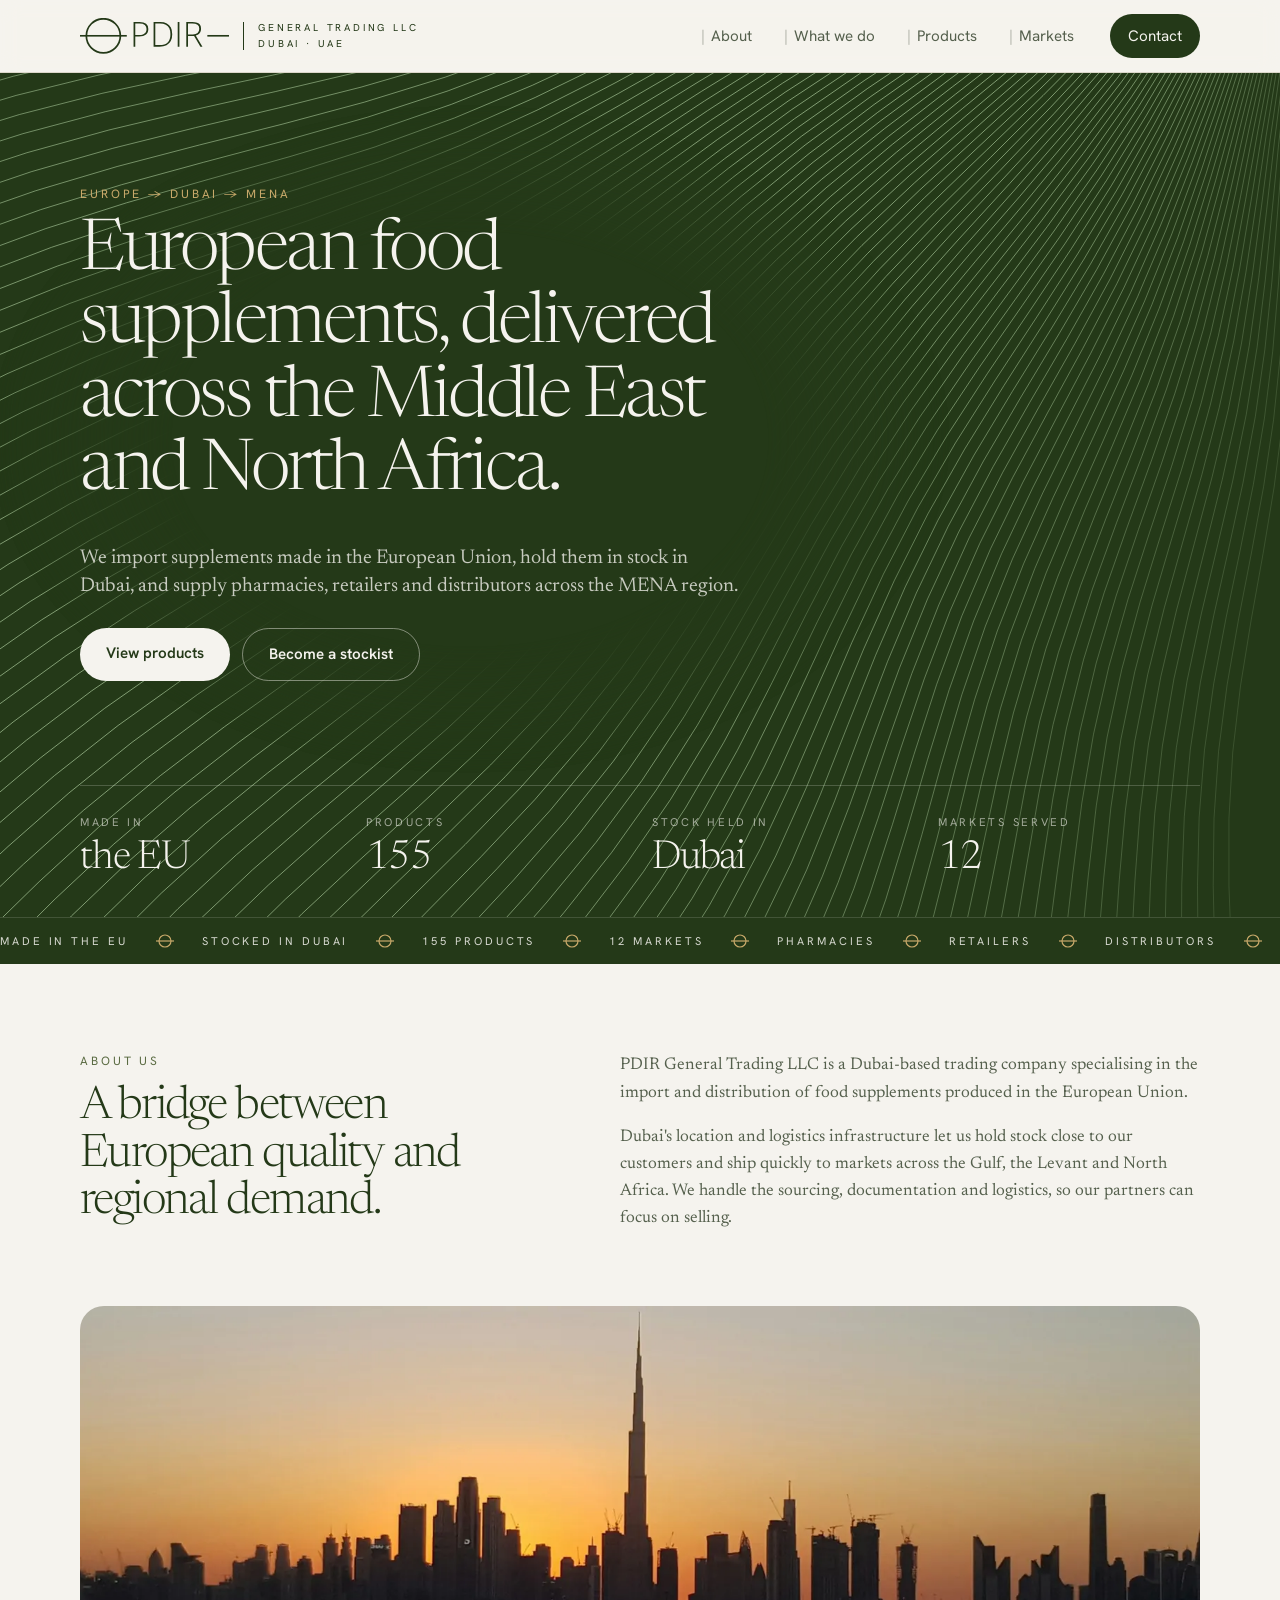
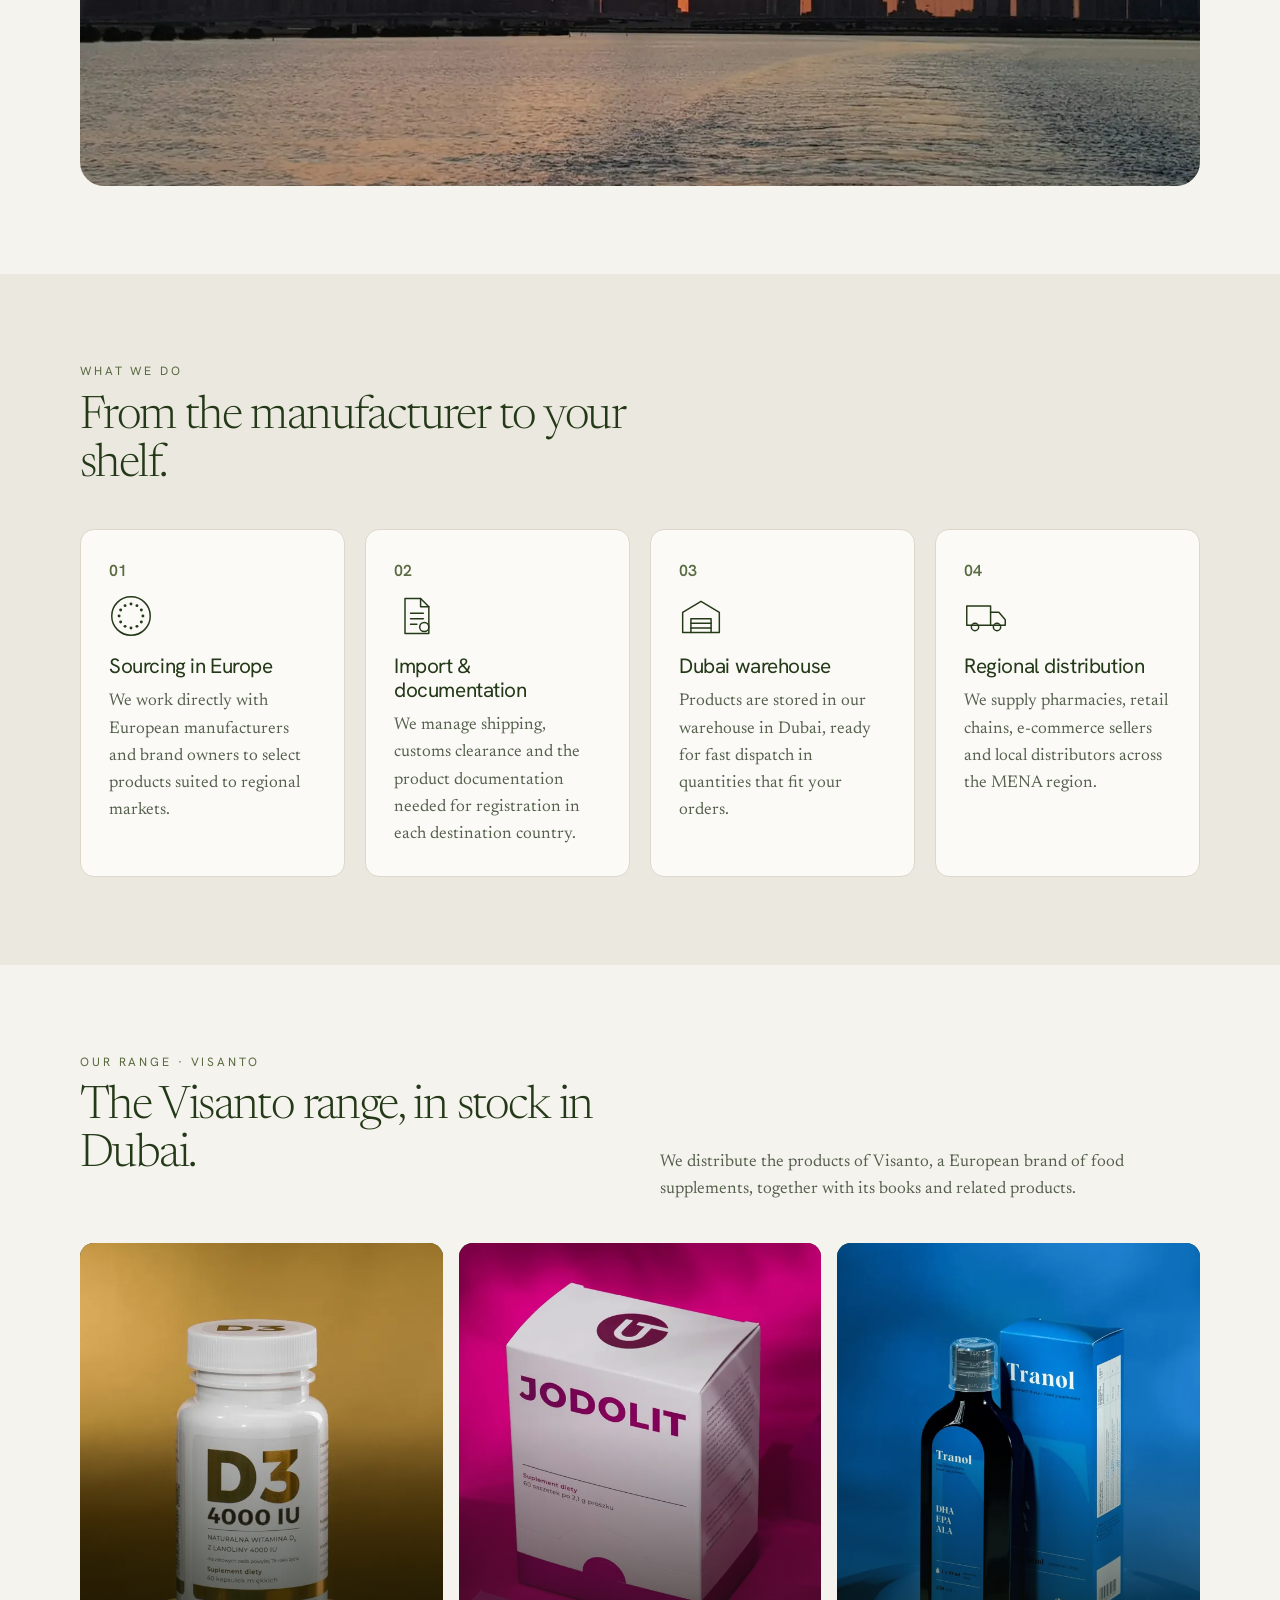
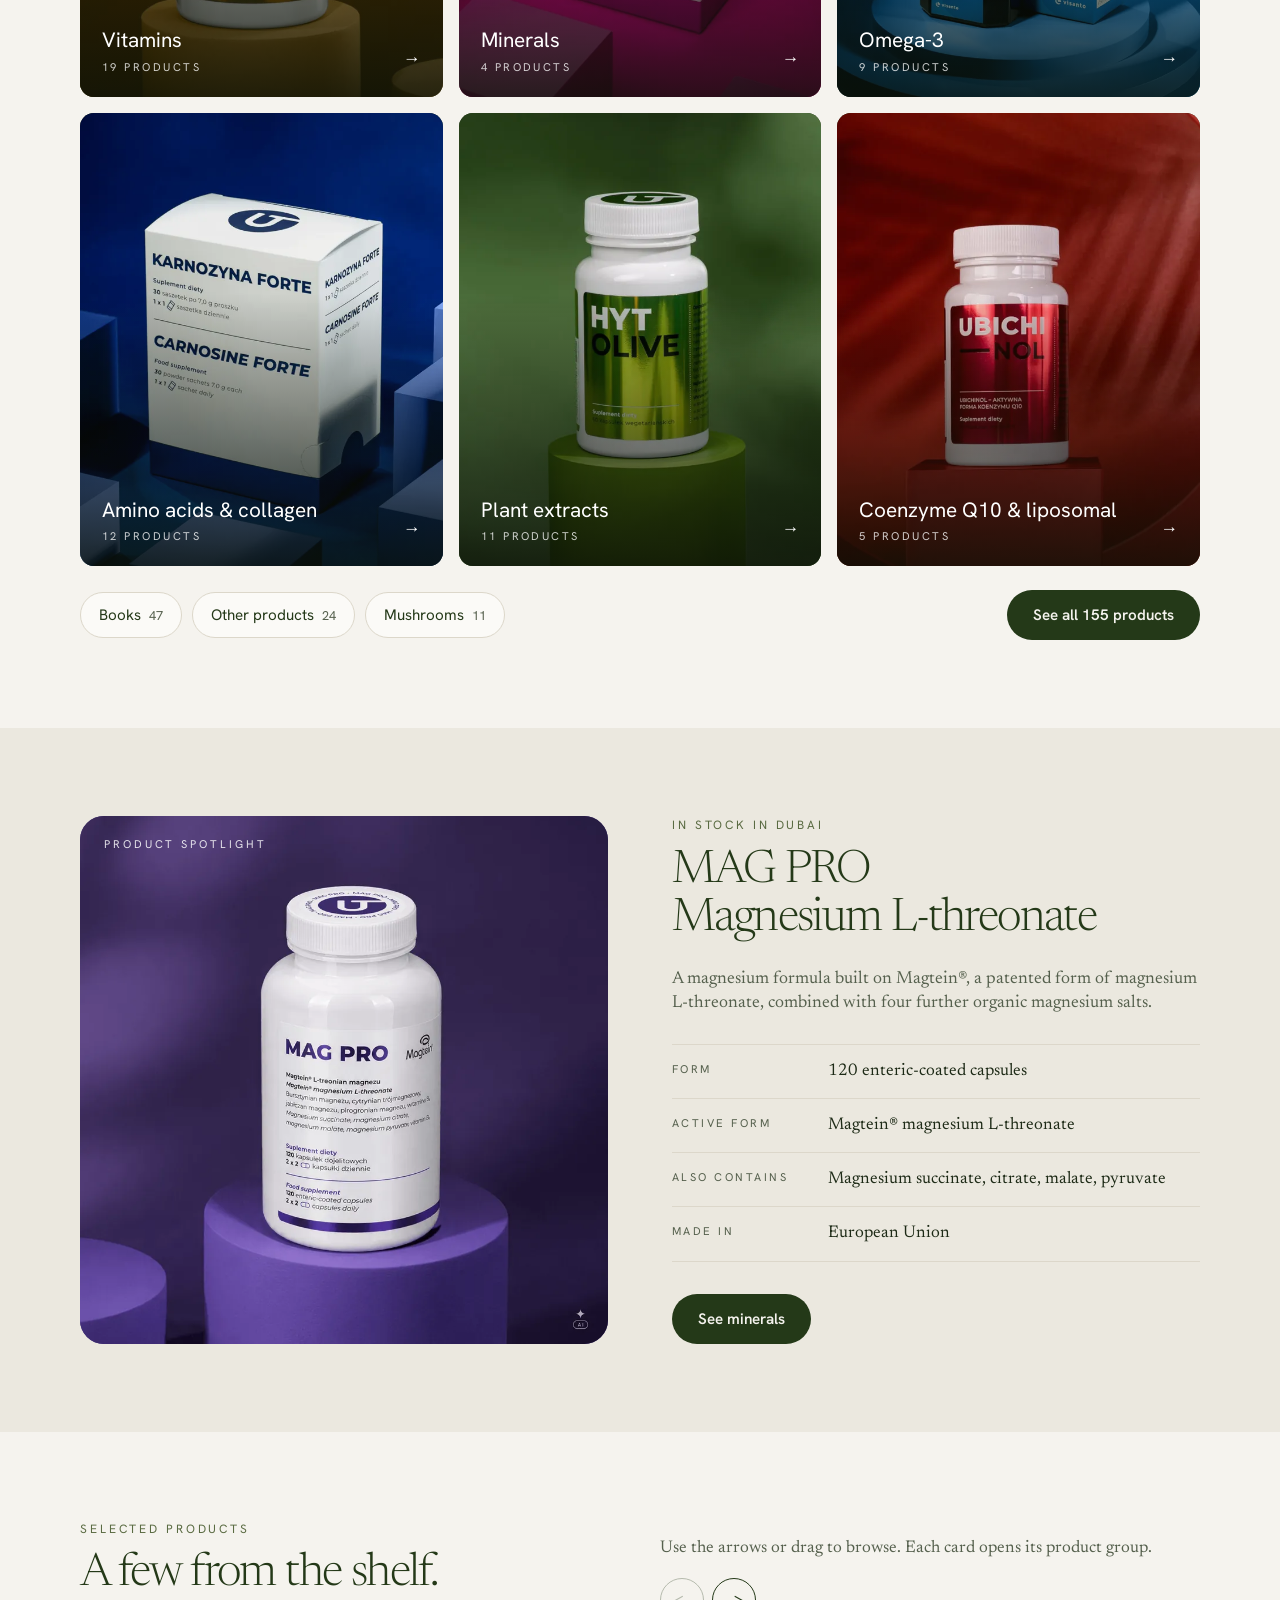
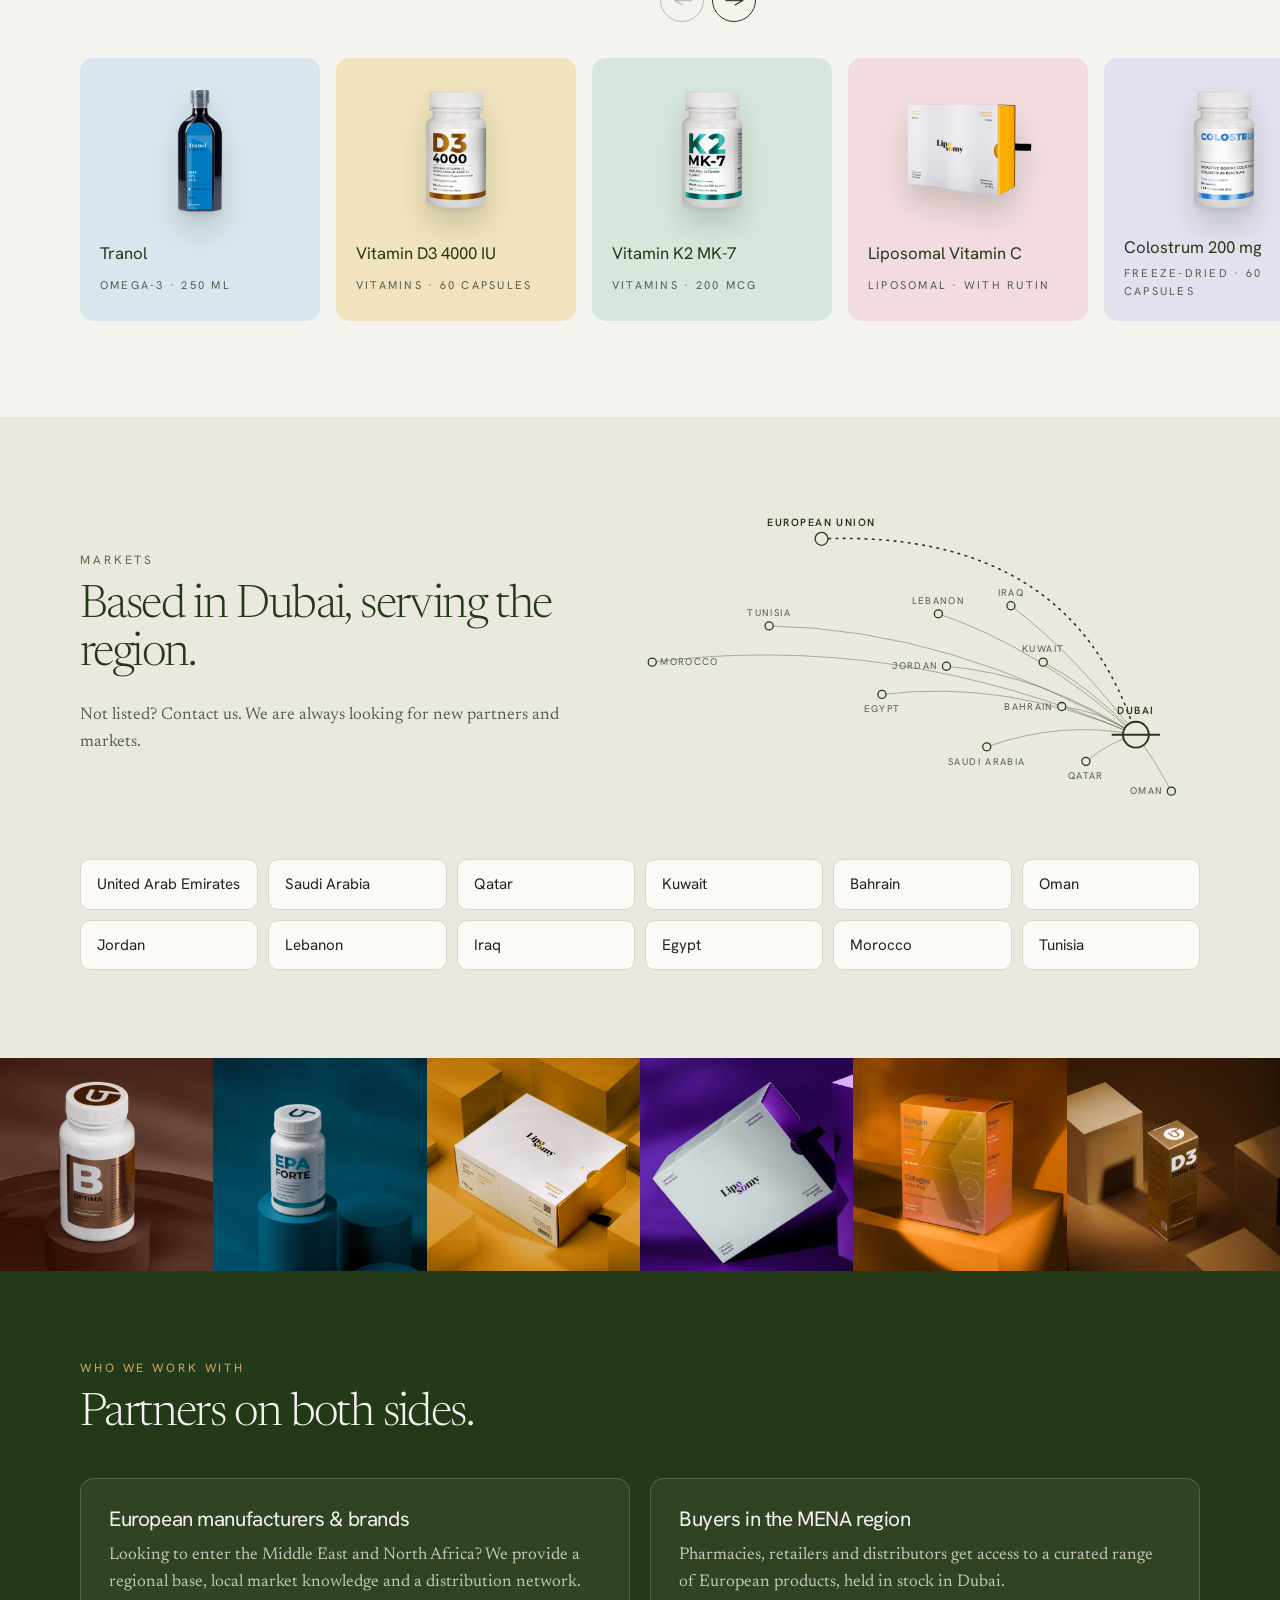
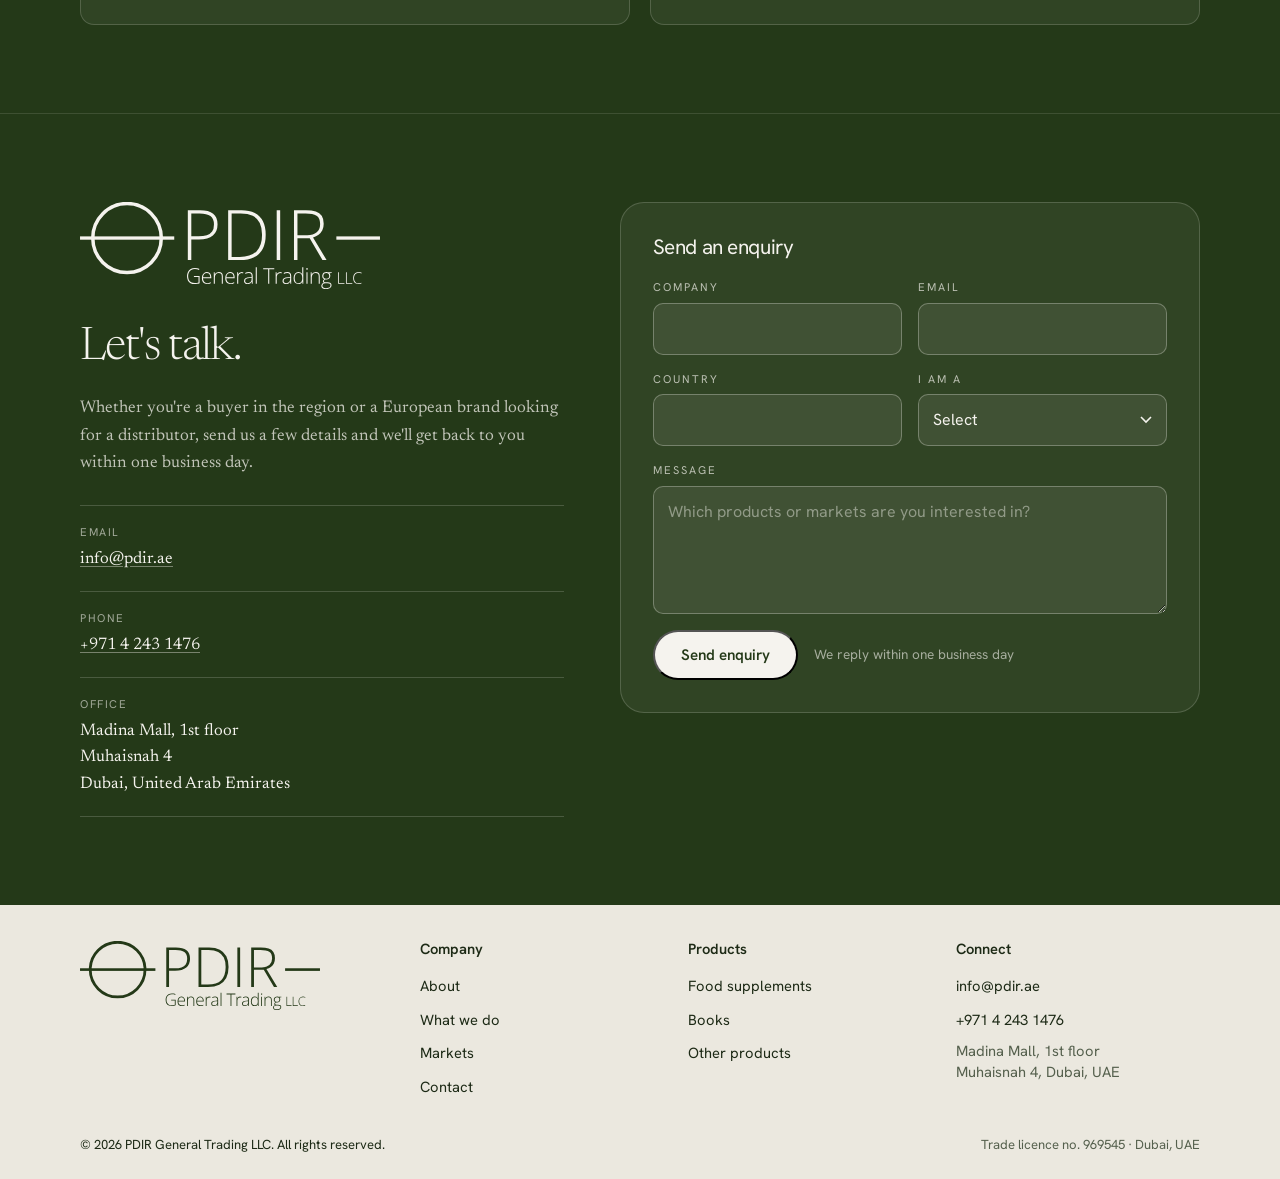
==== commit 598d46e7: "Trial: blurred backdrop behind hero text, lines move only on scroll Co-Authored-By: Claude Fable 5.2" ====
--- a/site/index.html
+++ b/site/index.html
@@ -401,7 +401,7 @@
       if (!cv || !cv.getContext || !window.requestAnimationFrame) return;
       var still = matchMedia('(prefers-reduced-motion: reduce)').matches;
       var rad = Math.PI / 180, SEG = 28, N = 120, BW = 1440, BH = 700;
-      var ctx = cv.getContext('2d'), W = 0, H = 0, k = 1, ox = 0, visible = true, t0 = null, last = 0;
+      var ctx = cv.getContext('2d'), W = 0, H = 0, k = 1, ox = 0, last = 0;
       function size() {
         var r = cv.getBoundingClientRect(), dpr = Math.min(window.devicePixelRatio || 1, 2);
         W = r.width; H = r.height; cv.width = Math.round(W * dpr); cv.height = Math.round(H * dpr);
@@ -431,18 +431,22 @@
           ctx.stroke();
         }
       }
-      function frame(ms) { if (t0 === null) t0 = ms; draw((ms - t0) / 1000); if (visible) requestAnimationFrame(frame); }
+      // Motion is driven by scrolling: each scrolled pixel advances the animation a little,
+      // and the lines ease to a stop when scrolling does.
+      var t = 0, target = 0, lastY = window.pageYOffset, running = false;
+      function frame() {
+        t += (target - t) * 0.07;
+        draw(t);
+        if (Math.abs(target - t) > 0.002) requestAnimationFrame(frame); else running = false;
+      }
       size(); draw(0);
       window.addEventListener('resize', function () { size(); draw(last); });
       if (still) return;
-      if ('IntersectionObserver' in window) {
-        new IntersectionObserver(function (e) {
-          var now = e[0].isIntersecting;
-          if (now && !visible) { visible = true; requestAnimationFrame(frame); }
-          visible = now;
-        }).observe(cv);
-      }
-      requestAnimationFrame(frame);
+      window.addEventListener('scroll', function () {
+        var y = window.pageYOffset;
+        target += Math.abs(y - lastY) * 0.012; lastY = y;
+        if (!running) { running = true; requestAnimationFrame(frame); }
+      }, { passive: true });
     })();
 
     // Mobile menu
--- a/site/styles.css
+++ b/site/styles.css
@@ -656,3 +656,18 @@
 /* Menu: a thin vertical bar before each item, original header colours */
 .nav a:not(.nav-cta)::before { content: "|"; margin-right: 6px; opacity: 0.45; font-weight: 400; }
 @media (max-width: 760px) { .nav a:not(.nav-cta)::before { content: none; } }
+
+/* Hero text sits on a soft blurred patch of the hero green so the lines never cross the letters sharply */
+.hero-art { -webkit-mask-image: none; mask-image: none; }
+.hero-copy { z-index: 0; }
+.hero-copy::before {
+  content: ""; position: absolute; z-index: -1; inset: -40px -110px -36px -90px;
+  background: rgba(36, 57, 24, 0.82);
+  -webkit-backdrop-filter: blur(8px); backdrop-filter: blur(8px);
+  -webkit-mask-image: radial-gradient(closest-side, #000 62%, transparent 100%);
+  mask-image: radial-gradient(closest-side, #000 62%, transparent 100%);
+}
+@media (max-width: 760px) {
+  .hero-art { opacity: 0.7; }
+  .hero-copy::before { inset: -28px -20px -20px -20px; -webkit-mask-image: radial-gradient(closest-side, #000 78%, transparent 100%); mask-image: radial-gradient(closest-side, #000 78%, transparent 100%); }
+}
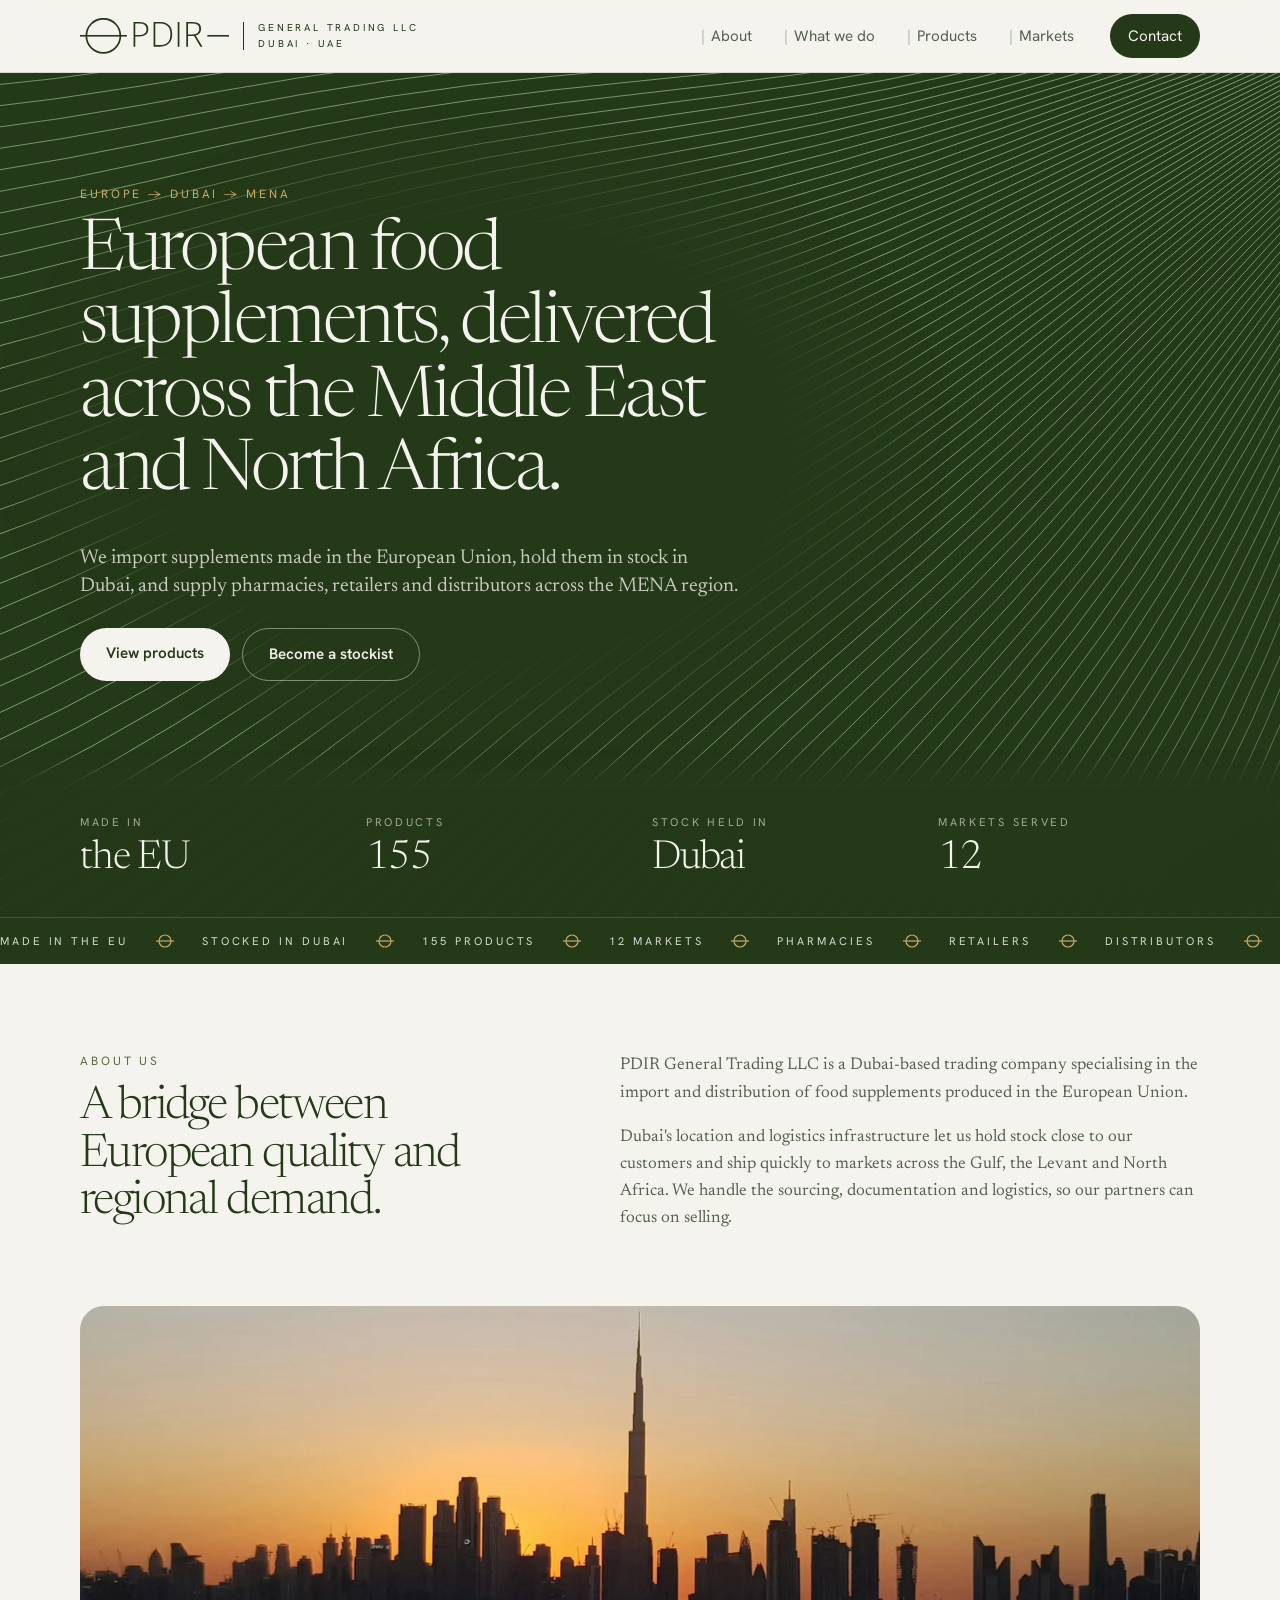
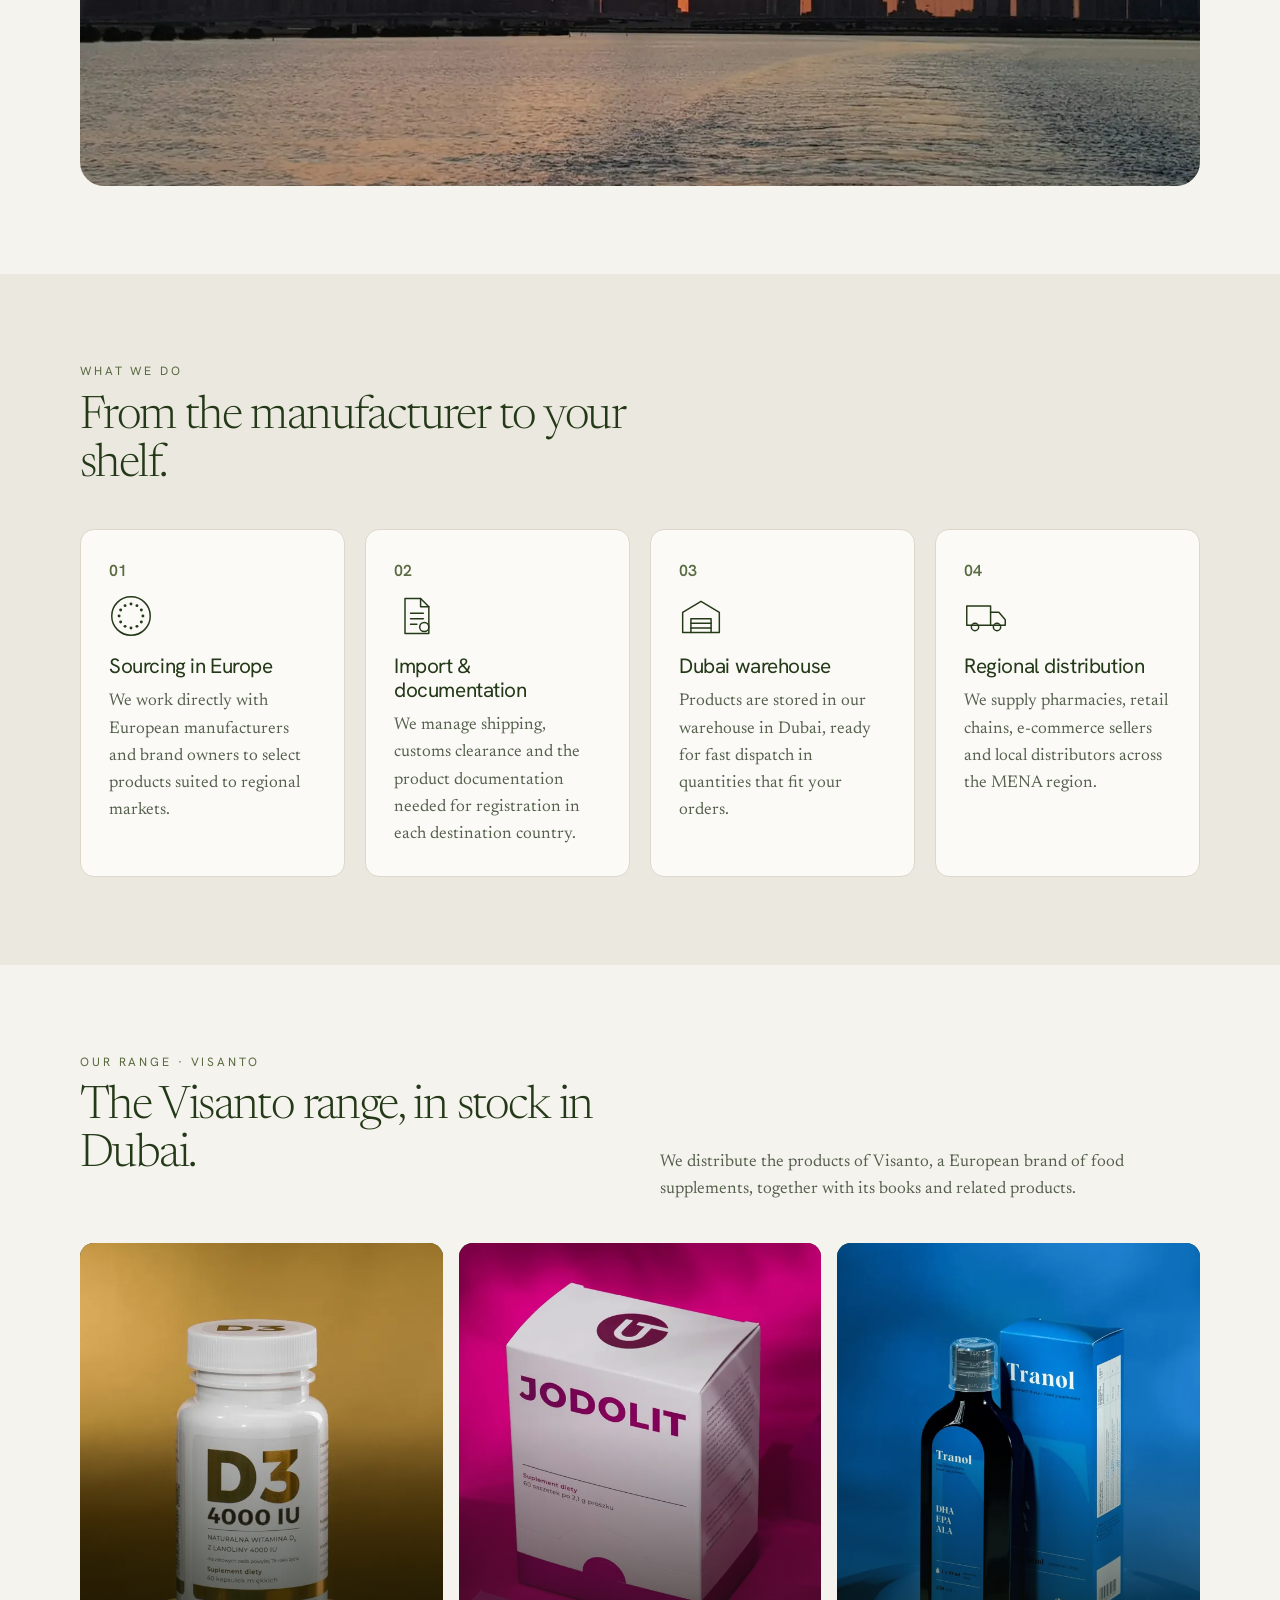
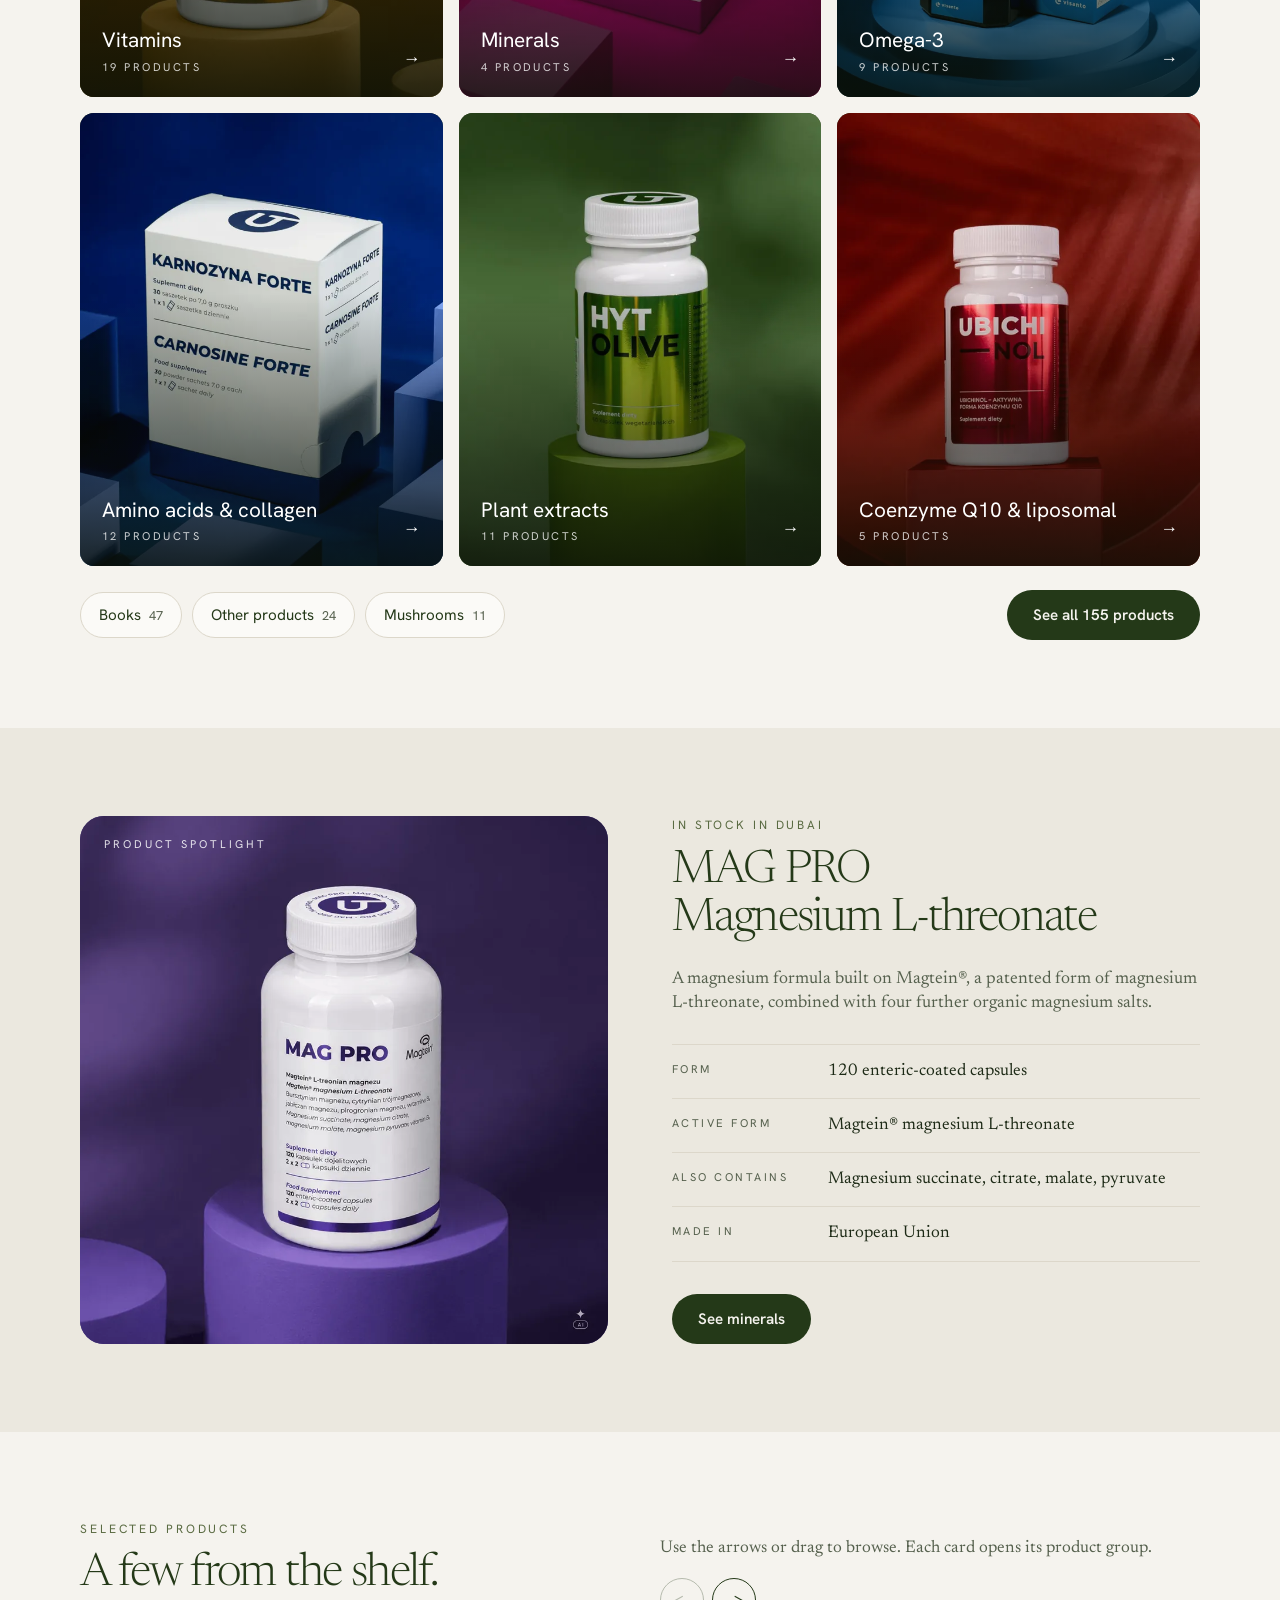
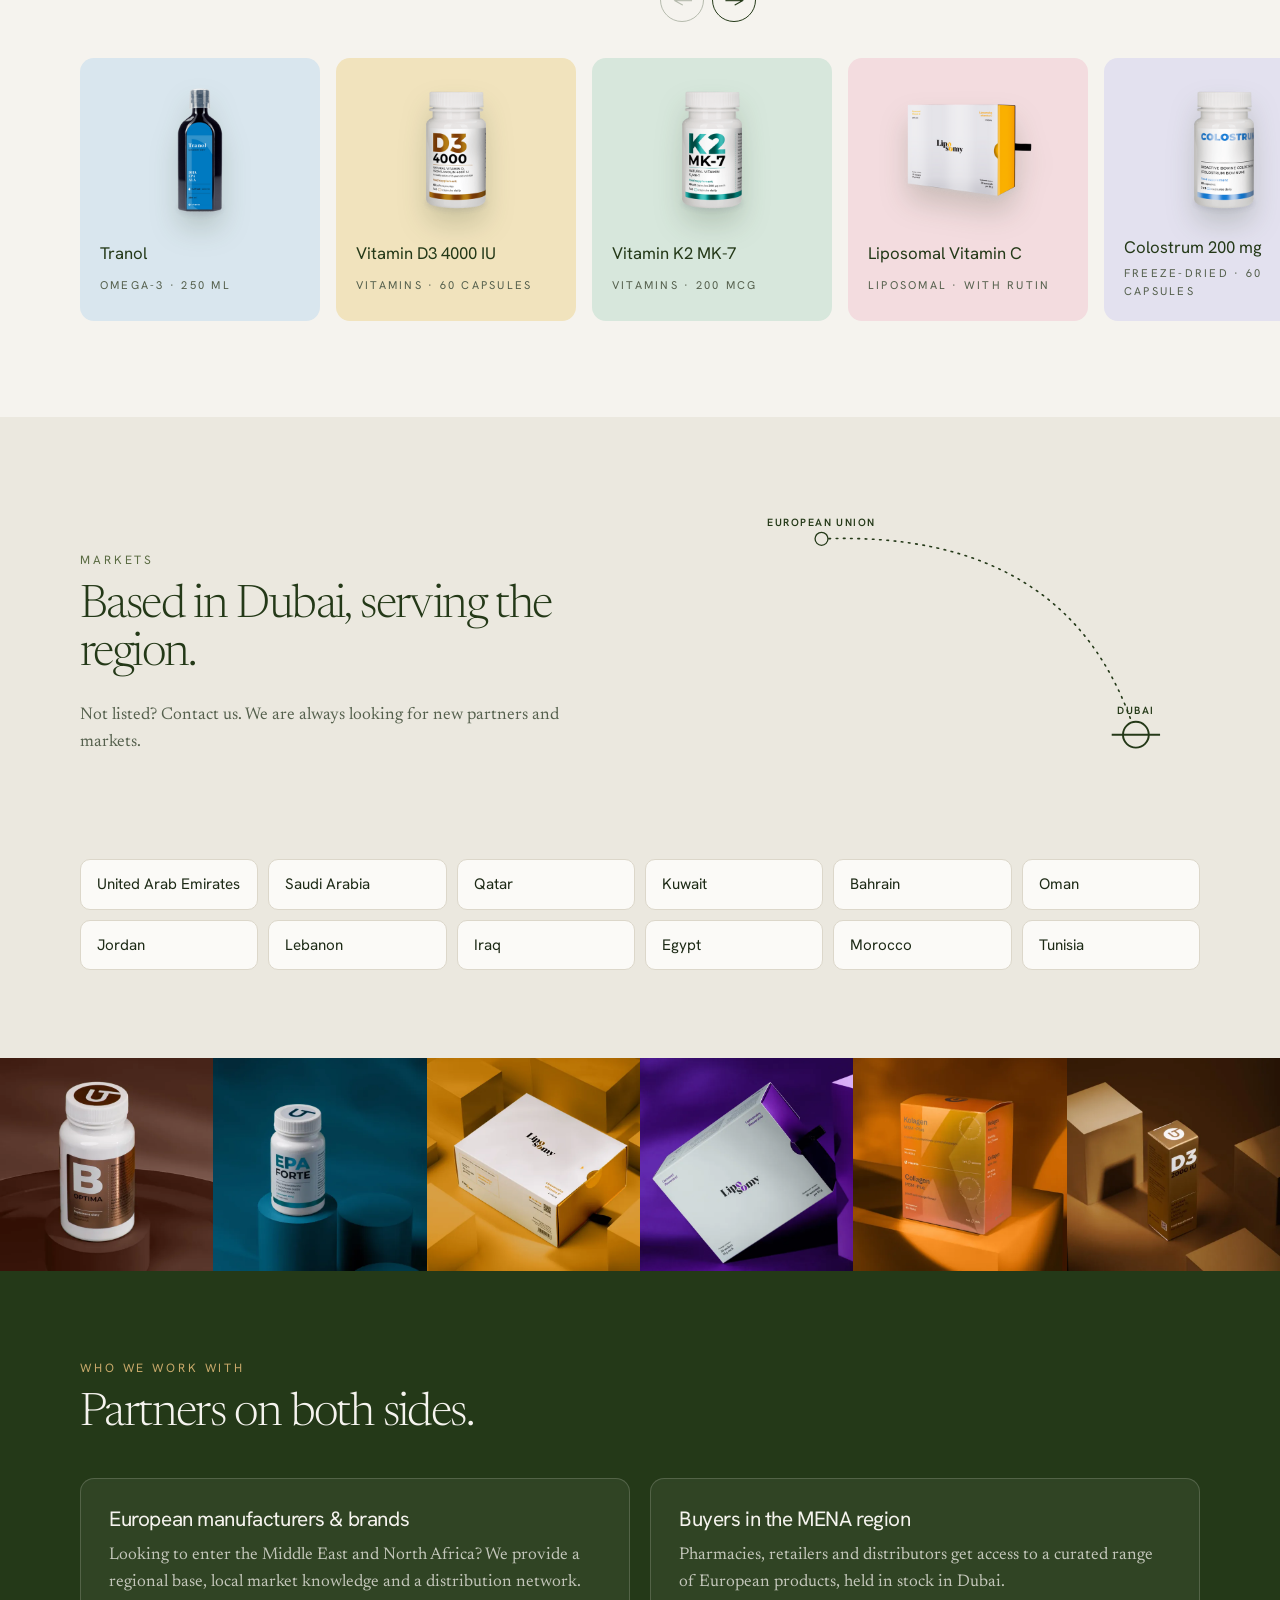
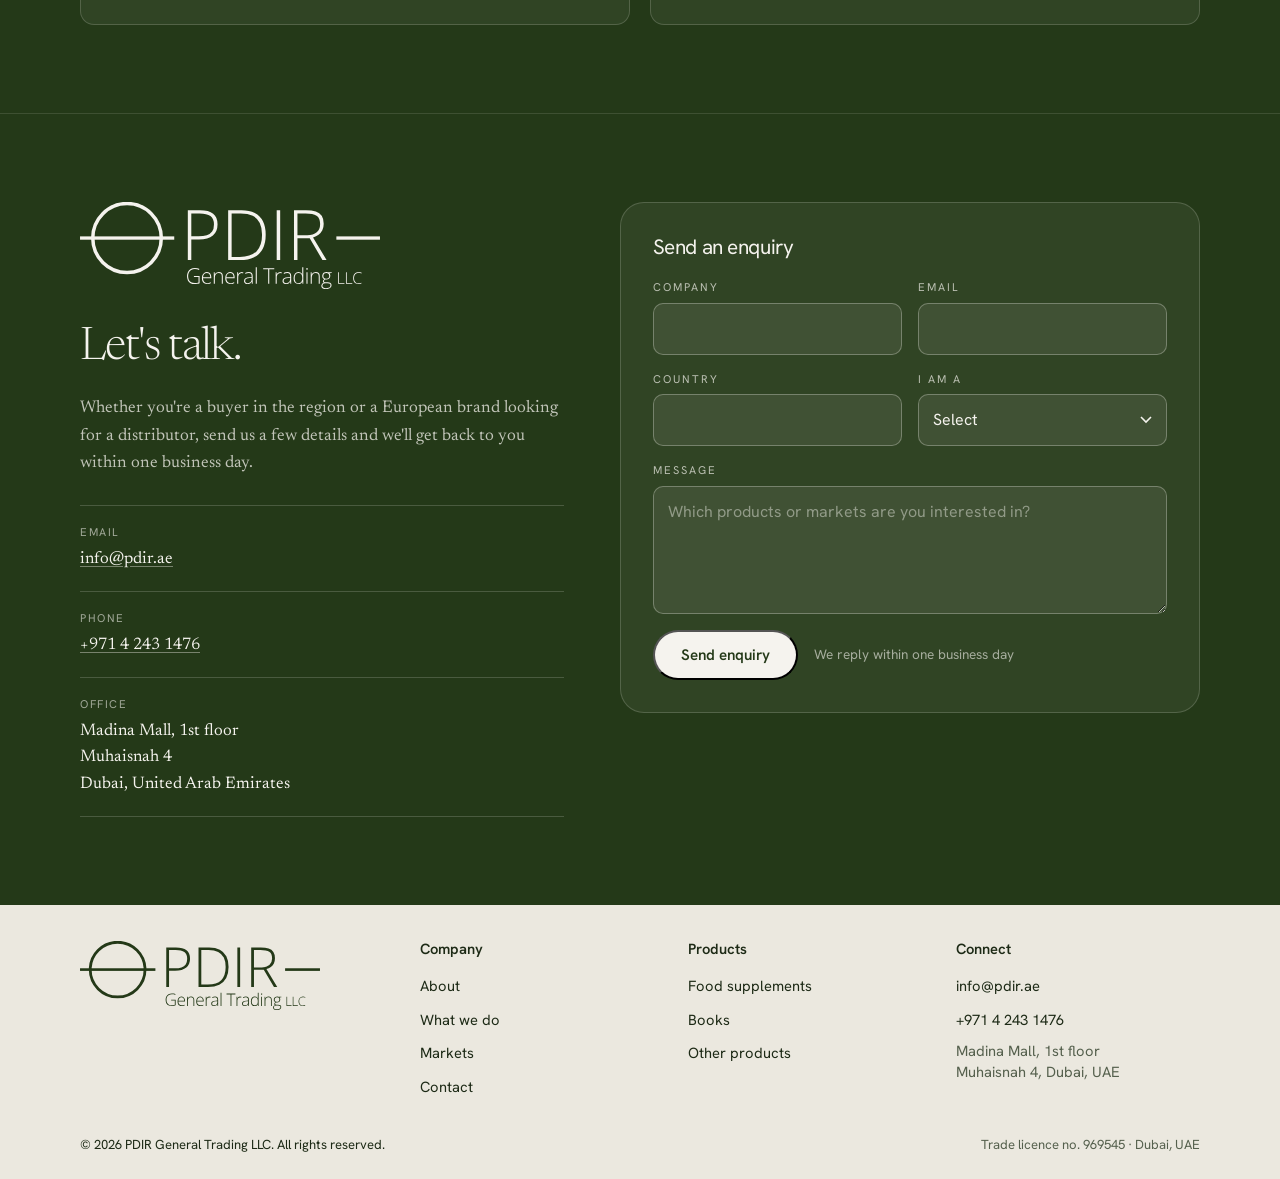
==== commit 8b2acab2: "Trial: facts-row backdrop, rotating hero lines, map routes drawn on scroll The hero fan waves gently" ====
--- a/site/index.html
+++ b/site/index.html
@@ -395,13 +395,15 @@
   <script>
     document.getElementById('year').textContent = new Date().getFullYear();
 
-    // Hero line art: thin wavy lines fanning out from a point off-screen, drawn on canvas.
+    // Hero line art: thin lines fanning out from a point off-screen, drawn on canvas.
+    // They wave gently all the time and the whole fan rotates as the page scrolls.
     (function () {
       var cv = document.querySelector('canvas.hero-art');
       if (!cv || !cv.getContext || !window.requestAnimationFrame) return;
       var still = matchMedia('(prefers-reduced-motion: reduce)').matches;
-      var rad = Math.PI / 180, SEG = 28, N = 120, BW = 1440, BH = 700;
-      var ctx = cv.getContext('2d'), W = 0, H = 0, k = 1, ox = 0, last = 0;
+      var rad = Math.PI / 180, SEG = 28, N = 150, BW = 1440, BH = 700, MAX_ROT = 0.6;
+      var ctx = cv.getContext('2d'), W = 0, H = 0, k = 1, ox = 0;
+      var rot = 0, rotTarget = 0, wave = 0, visible = true, prev = null;
       function size() {
         var r = cv.getBoundingClientRect(), dpr = Math.min(window.devicePixelRatio || 1, 2);
         W = r.width; H = r.height; cv.width = Math.round(W * dpr); cv.height = Math.round(H * dpr);
@@ -409,13 +411,12 @@
         k = Math.max(W / BW, H / BH); ox = W - BW * k;
         ctx.lineCap = 'round'; ctx.lineJoin = 'round'; ctx.lineWidth = 1;
       }
-      function draw(t) {
-        last = t;
+      function draw() {
         ctx.clearRect(0, 0, W, H);
         for (var i = 0; i < N; i++) {
           var u = i / (N - 1);
-          // Origin beyond the top-right corner; far ends sweep down and to the left.
-          var ga = (60 + 130 * u) * rad - t * 0.05, gb = (84 + (112 + 4 * Math.sin(t * 0.19)) * u) * rad + 0.03 * Math.sin(t * 0.13);
+          // Origin beyond the top-right corner; the fan is wider than the view so it can rotate.
+          var ga = (50 + 170 * u) * rad - rot, gb = (80 + 150 * u) * rad - rot;
           var px = 1580 + 160 * Math.cos(ga), py = -150 + 160 * Math.sin(ga);
           var dx = 1180 + 1650 * Math.cos(gb) - px, dy = -140 + 1650 * Math.sin(gb) - py;
           var len = Math.sqrt(dx * dx + dy * dy) || 1, nx = -dy / len, ny = dx / len;
@@ -423,30 +424,65 @@
           ctx.beginPath();
           for (var j = 0; j <= SEG; j++) {
             var s = j / SEG;
-            // Wave across the line, pinned at both ends and drifting over time.
-            var off = 14 * Math.sin(Math.PI * s) * Math.sin(s * 2.2 * Math.PI * 2 + u * 5 - t * 0.55);
+            // Slight wave across the line, pinned at both ends.
+            var off = 9 * Math.sin(Math.PI * s) * Math.sin(s * 2.2 * Math.PI * 2 + u * 5 - wave);
             var x = ox + (px + dx * s + nx * off) * k, y = (py + dy * s + ny * off) * k;
             if (j) ctx.lineTo(x, y); else ctx.moveTo(x, y);
           }
           ctx.stroke();
         }
       }
-      // Motion is driven by scrolling: each scrolled pixel advances the animation a little,
-      // and the lines ease to a stop when scrolling does.
-      var t = 0, target = 0, lastY = window.pageYOffset, running = false;
-      function frame() {
-        t += (target - t) * 0.07;
-        draw(t);
-        if (Math.abs(target - t) > 0.002) requestAnimationFrame(frame); else running = false;
-      }
-      size(); draw(0);
-      window.addEventListener('resize', function () { size(); draw(last); });
+      function frame(ms) {
+        if (prev === null) prev = ms;
+        wave += Math.min(ms - prev, 100) / 1000 * 0.35; prev = ms;
+        rot += (rotTarget - rot) * 0.08;
+        draw();
+        if (visible) requestAnimationFrame(frame); else prev = null;
+      }
+      function onScroll() { rotTarget = Math.min(MAX_ROT, window.pageYOffset * 0.0008); }
+      size(); draw();
+      window.addEventListener('resize', function () { size(); draw(); });
       if (still) return;
-      window.addEventListener('scroll', function () {
-        var y = window.pageYOffset;
-        target += Math.abs(y - lastY) * 0.012; lastY = y;
-        if (!running) { running = true; requestAnimationFrame(frame); }
-      }, { passive: true });
+      onScroll(); rot = rotTarget;
+      window.addEventListener('scroll', onScroll, { passive: true });
+      if ('IntersectionObserver' in window) {
+        new IntersectionObserver(function (e) {
+          var now = e[0].isIntersecting;
+          if (now && !visible) { visible = true; requestAnimationFrame(frame); }
+          visible = now;
+        }).observe(cv);
+      }
+      requestAnimationFrame(frame);
+    })();
+
+    // Markets map: routes draw out from Dubai as the map scrolls into view,
+    // and the dotted Europe route flows with the scroll.
+    (function () {
+      var map = document.querySelector('.mena-map');
+      if (!map || matchMedia('(prefers-reduced-motion: reduce)').matches) return;
+      var arcs = [].slice.call(map.querySelectorAll('.map-arcs path'));
+      var dots = [].slice.call(map.querySelectorAll('.map-dots circle')).slice(0, arcs.length);
+      var labels = [].slice.call(map.querySelectorAll('.map-labels text')).slice(0, arcs.length);
+      var main = map.querySelector('.map-main');
+      arcs.forEach(function (a) { a.setAttribute('pathLength', '1'); a.style.strokeDasharray = '1'; });
+      var ticking = false;
+      function update() {
+        ticking = false;
+        var r = map.getBoundingClientRect(), vh = window.innerHeight;
+        // 0 when the map's top reaches the bottom of the screen, 1 when it is well inside it.
+        var p = Math.max(0, Math.min(1, (vh - r.top) / (vh * 0.75)));
+        arcs.forEach(function (a, i) {
+          var q = Math.max(0, Math.min(1, p * 1.6 - (i / arcs.length) * 0.6));
+          a.style.strokeDashoffset = (1 - q).toFixed(3);
+          var o = Math.max(0, Math.min(1, (q - 0.85) / 0.15)).toFixed(2);
+          if (dots[i]) dots[i].style.opacity = o;
+          if (labels[i]) labels[i].style.opacity = o;
+        });
+        if (main) main.style.strokeDashoffset = (-window.pageYOffset * 0.12).toFixed(1);
+      }
+      window.addEventListener('scroll', function () { if (!ticking) { ticking = true; requestAnimationFrame(update); } }, { passive: true });
+      window.addEventListener('resize', update);
+      update();
     })();
 
     // Mobile menu
--- a/site/styles.css
+++ b/site/styles.css
@@ -671,3 +671,13 @@
   .hero-art { opacity: 0.7; }
   .hero-copy::before { inset: -28px -20px -20px -20px; -webkit-mask-image: radial-gradient(closest-side, #000 78%, transparent 100%); mask-image: radial-gradient(closest-side, #000 78%, transparent 100%); }
 }
+
+/* Facts row: a blurred band of the hero green behind it, fading in from the top */
+.facts { position: relative; z-index: 0; }
+.facts::before {
+  content: ""; position: absolute; z-index: -1; left: -100vw; right: -100vw; top: -36px; bottom: 0;
+  background: rgba(36, 57, 24, 0.84);
+  -webkit-backdrop-filter: blur(8px); backdrop-filter: blur(8px);
+  -webkit-mask-image: linear-gradient(to bottom, transparent 0, #000 44px);
+  mask-image: linear-gradient(to bottom, transparent 0, #000 44px);
+}
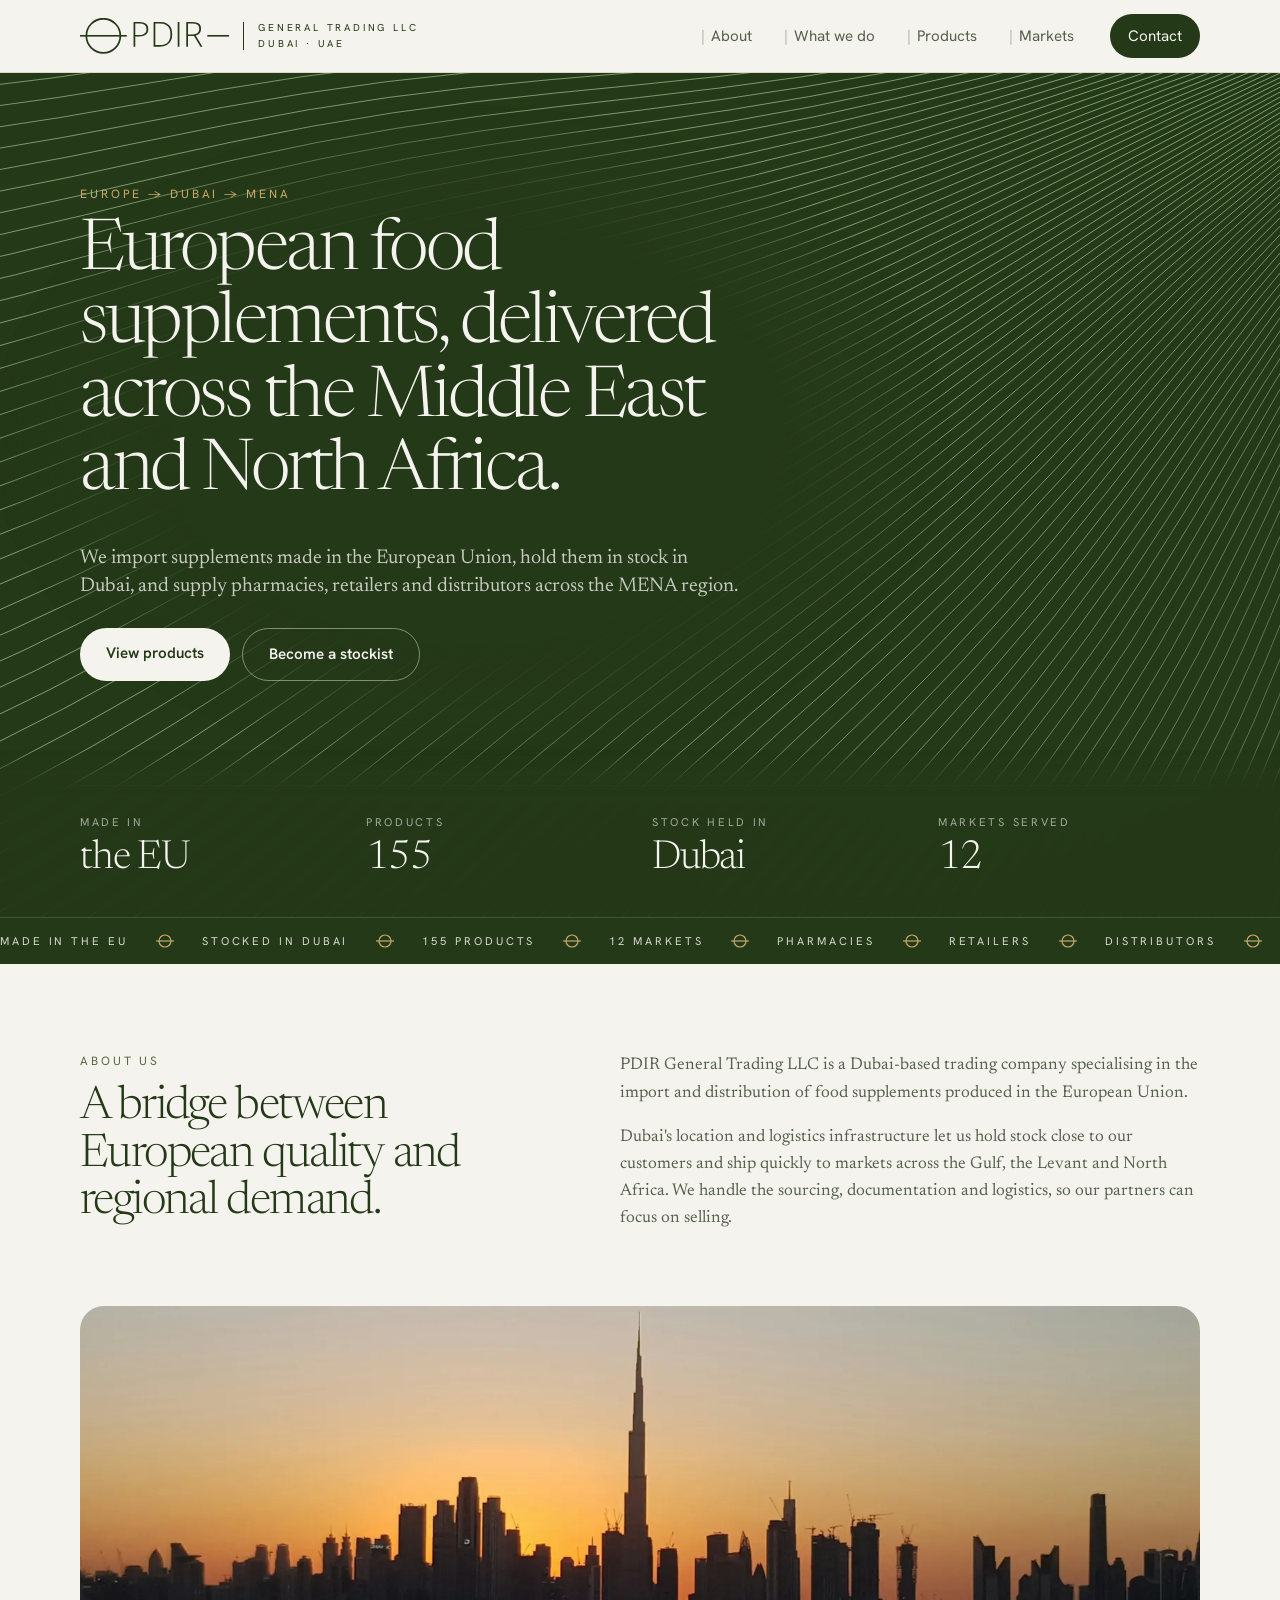
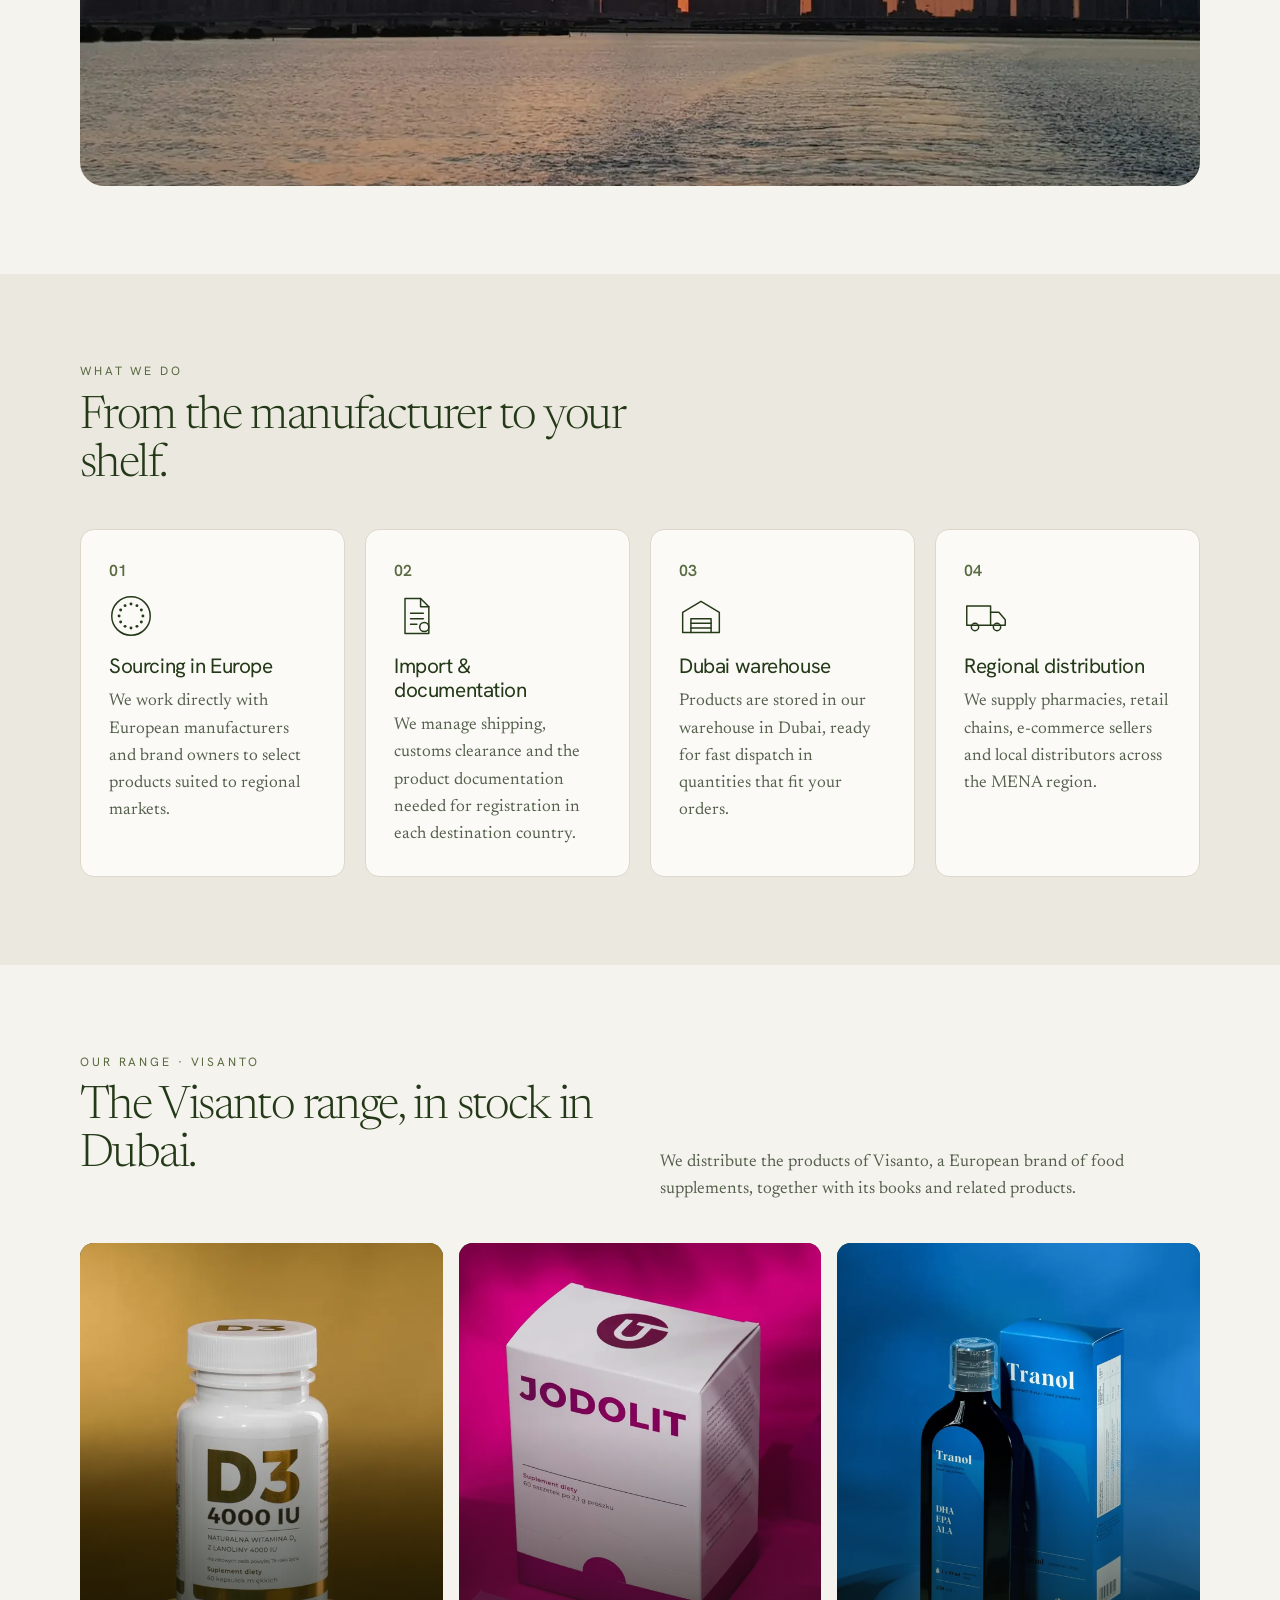
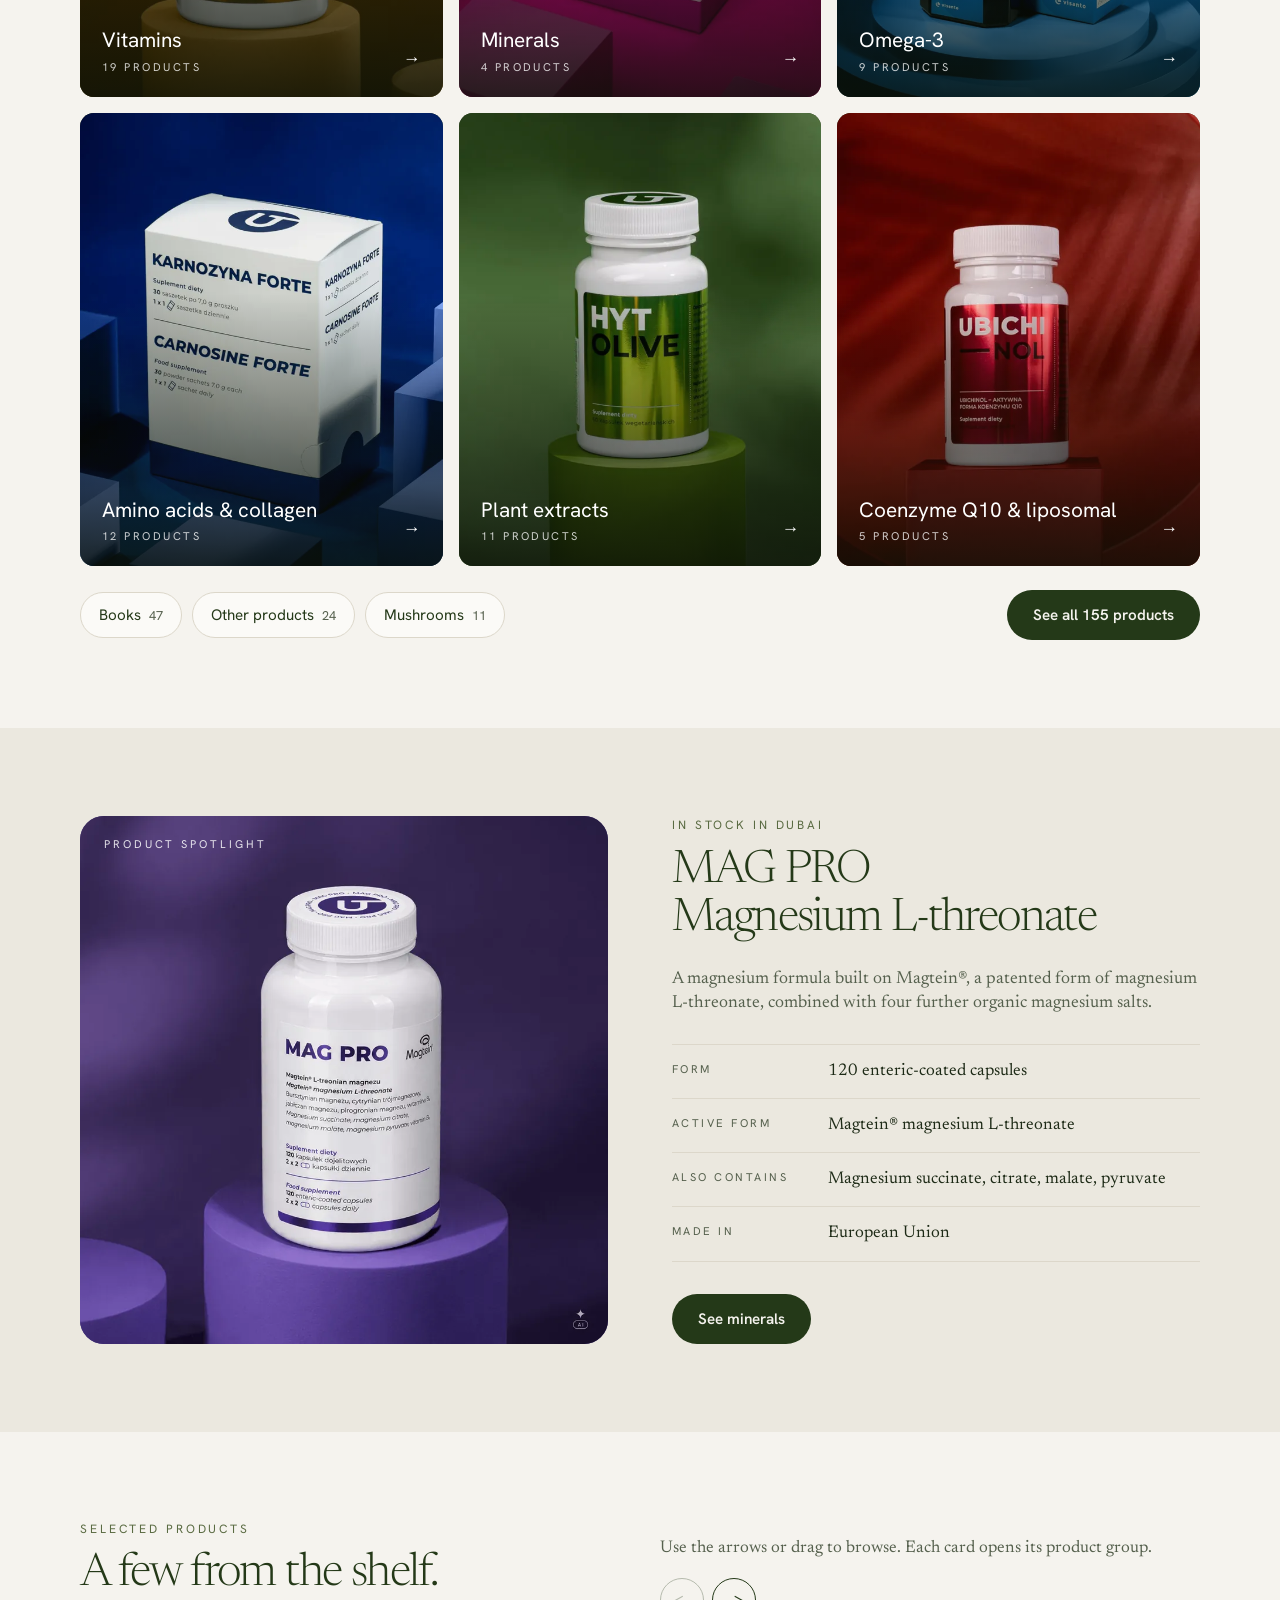
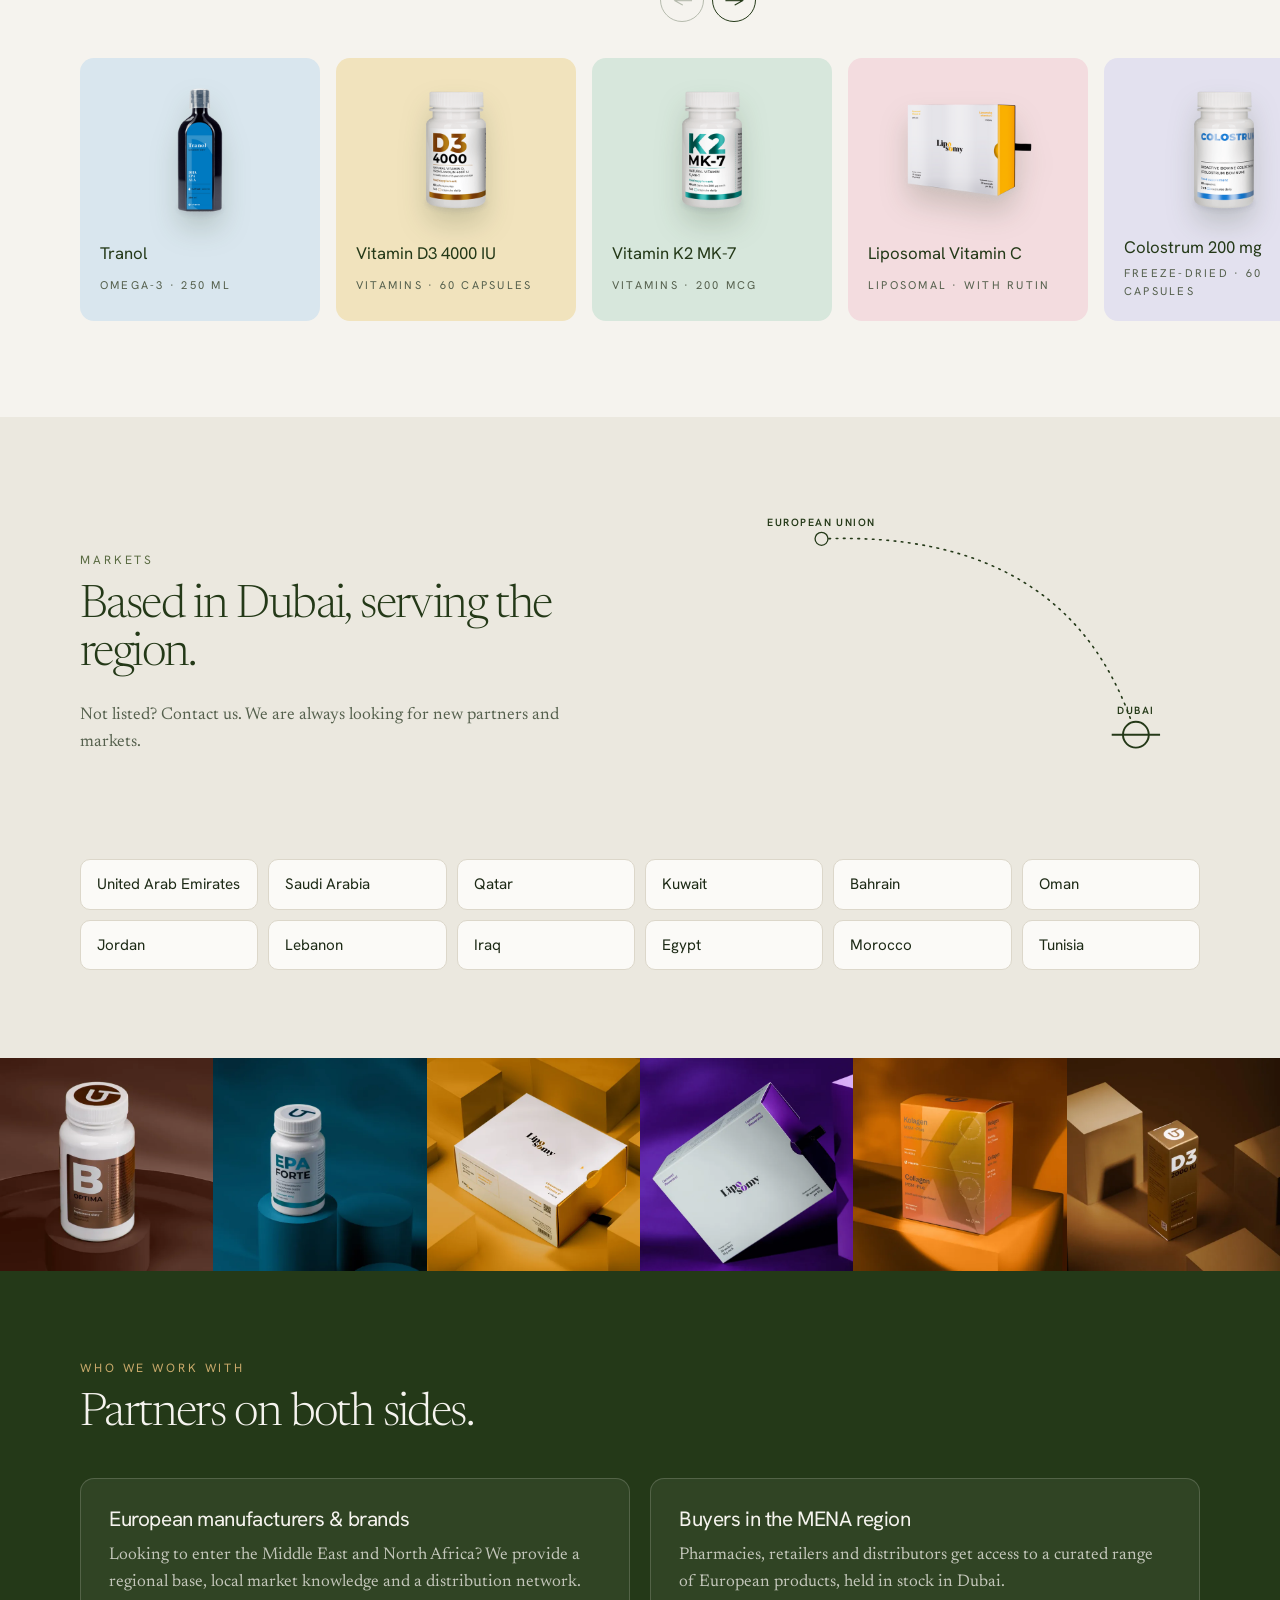
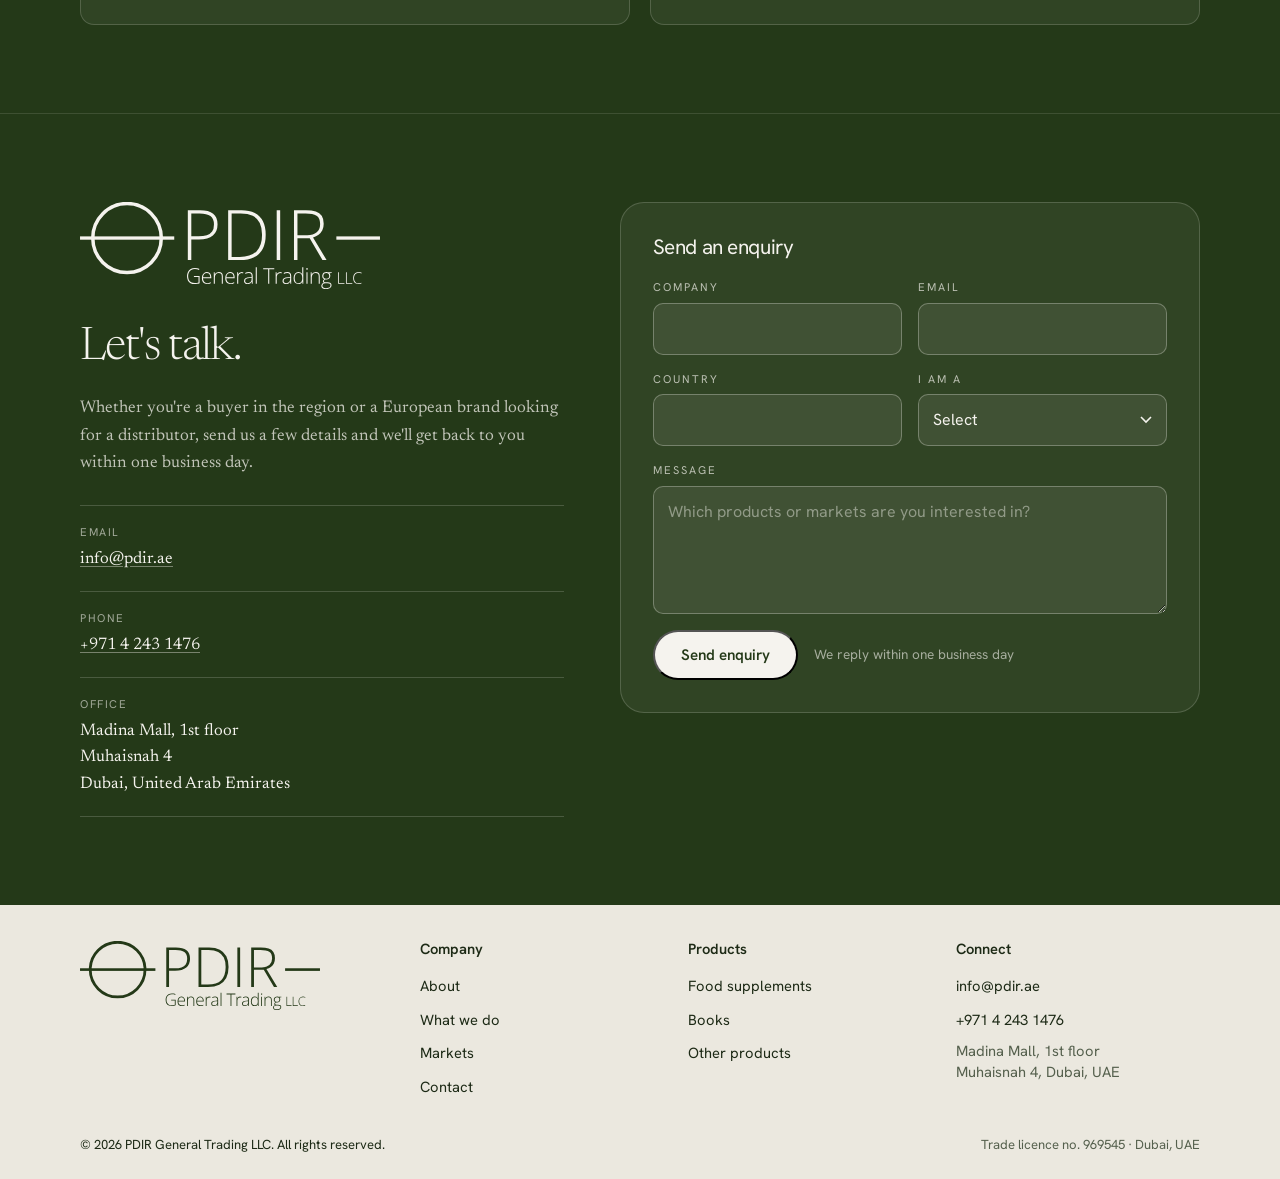
==== commit b9060a1b: "Trial: map routes draw one at a time, in country-list order, faster Co-Authored-By: Claude Fable 5.2" ====
--- a/site/index.html
+++ b/site/index.html
@@ -465,16 +465,19 @@
       var labels = [].slice.call(map.querySelectorAll('.map-labels text')).slice(0, arcs.length);
       var main = map.querySelector('.map-main');
       arcs.forEach(function (a) { a.setAttribute('pathLength', '1'); a.style.strokeDasharray = '1'; });
+      // Draw order follows the country list; each route finishes before the next starts.
+      var ORDER = ['Saudi Arabia', 'Qatar', 'Kuwait', 'Bahrain', 'Oman', 'Jordan', 'Lebanon', 'Iraq', 'Egypt', 'Morocco', 'Tunisia'];
+      var slot = arcs.map(function (a, i) { var k = labels[i] ? ORDER.indexOf(labels[i].textContent.trim()) : -1; return k < 0 ? i : k; });
       var ticking = false;
       function update() {
         ticking = false;
         var r = map.getBoundingClientRect(), vh = window.innerHeight;
-        // 0 when the map's top reaches the bottom of the screen, 1 when it is well inside it.
-        var p = Math.max(0, Math.min(1, (vh - r.top) / (vh * 0.75)));
+        // 0 when the map's top is a little inside the screen, 1 after a short further scroll.
+        var p = Math.max(0, Math.min(1, (vh * 0.9 - r.top) / (vh * 0.42)));
         arcs.forEach(function (a, i) {
-          var q = Math.max(0, Math.min(1, p * 1.6 - (i / arcs.length) * 0.6));
+          var q = Math.max(0, Math.min(1, p * arcs.length - slot[i]));
           a.style.strokeDashoffset = (1 - q).toFixed(3);
-          var o = Math.max(0, Math.min(1, (q - 0.85) / 0.15)).toFixed(2);
+          var o = Math.max(0, Math.min(1, (q - 0.7) / 0.3)).toFixed(2);
           if (dots[i]) dots[i].style.opacity = o;
           if (labels[i]) labels[i].style.opacity = o;
         });
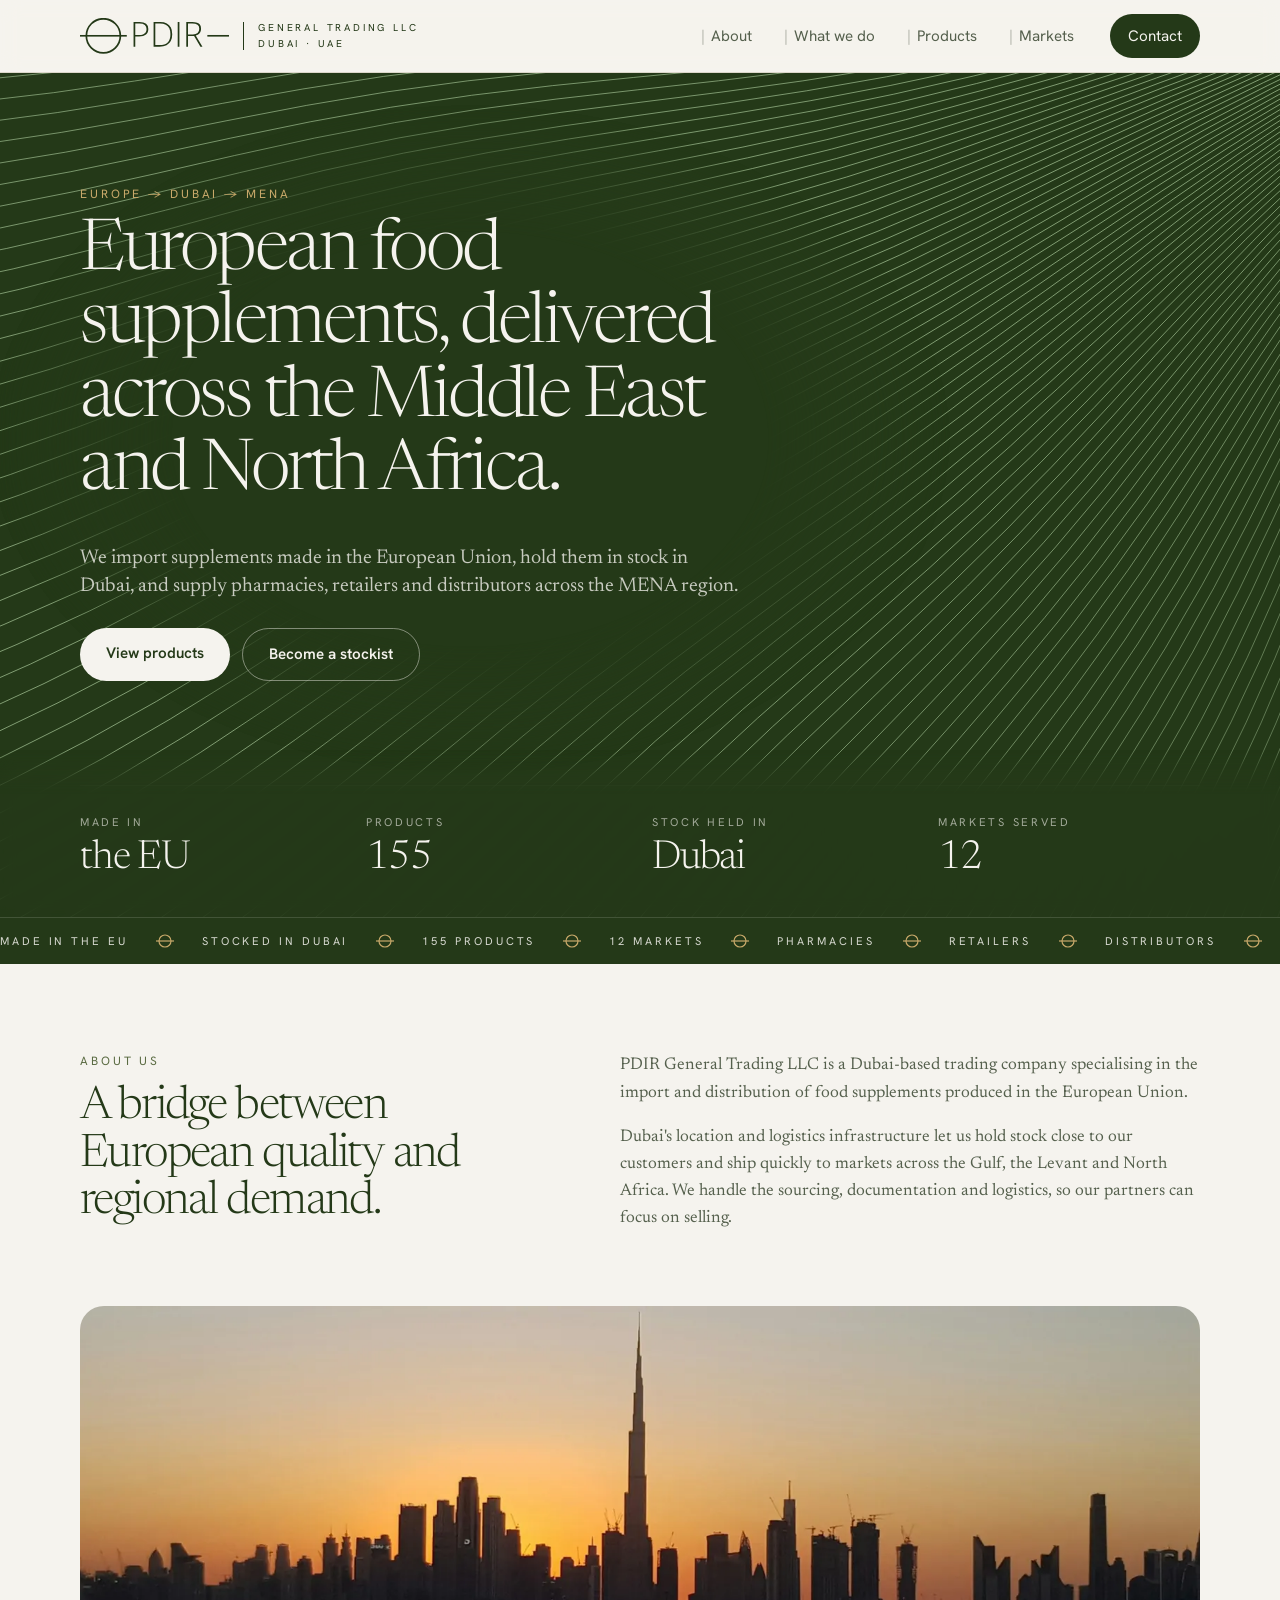
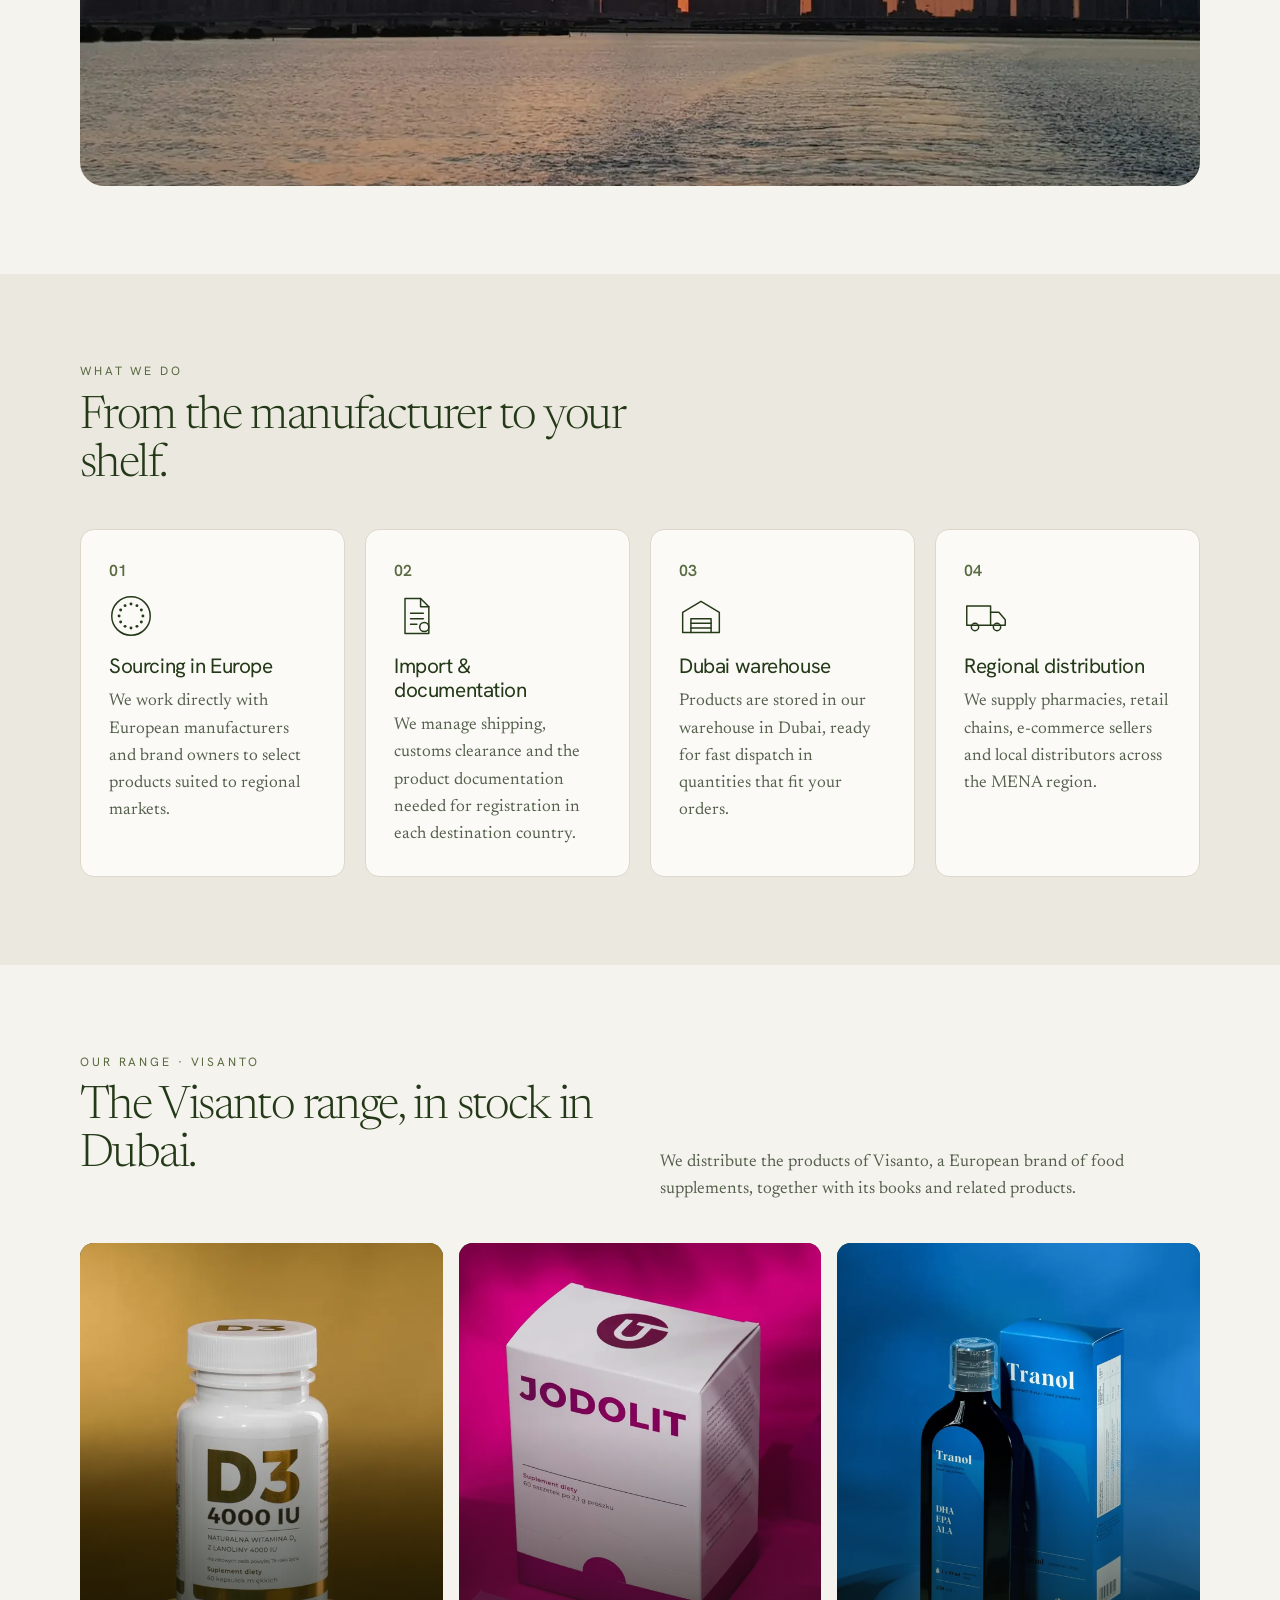
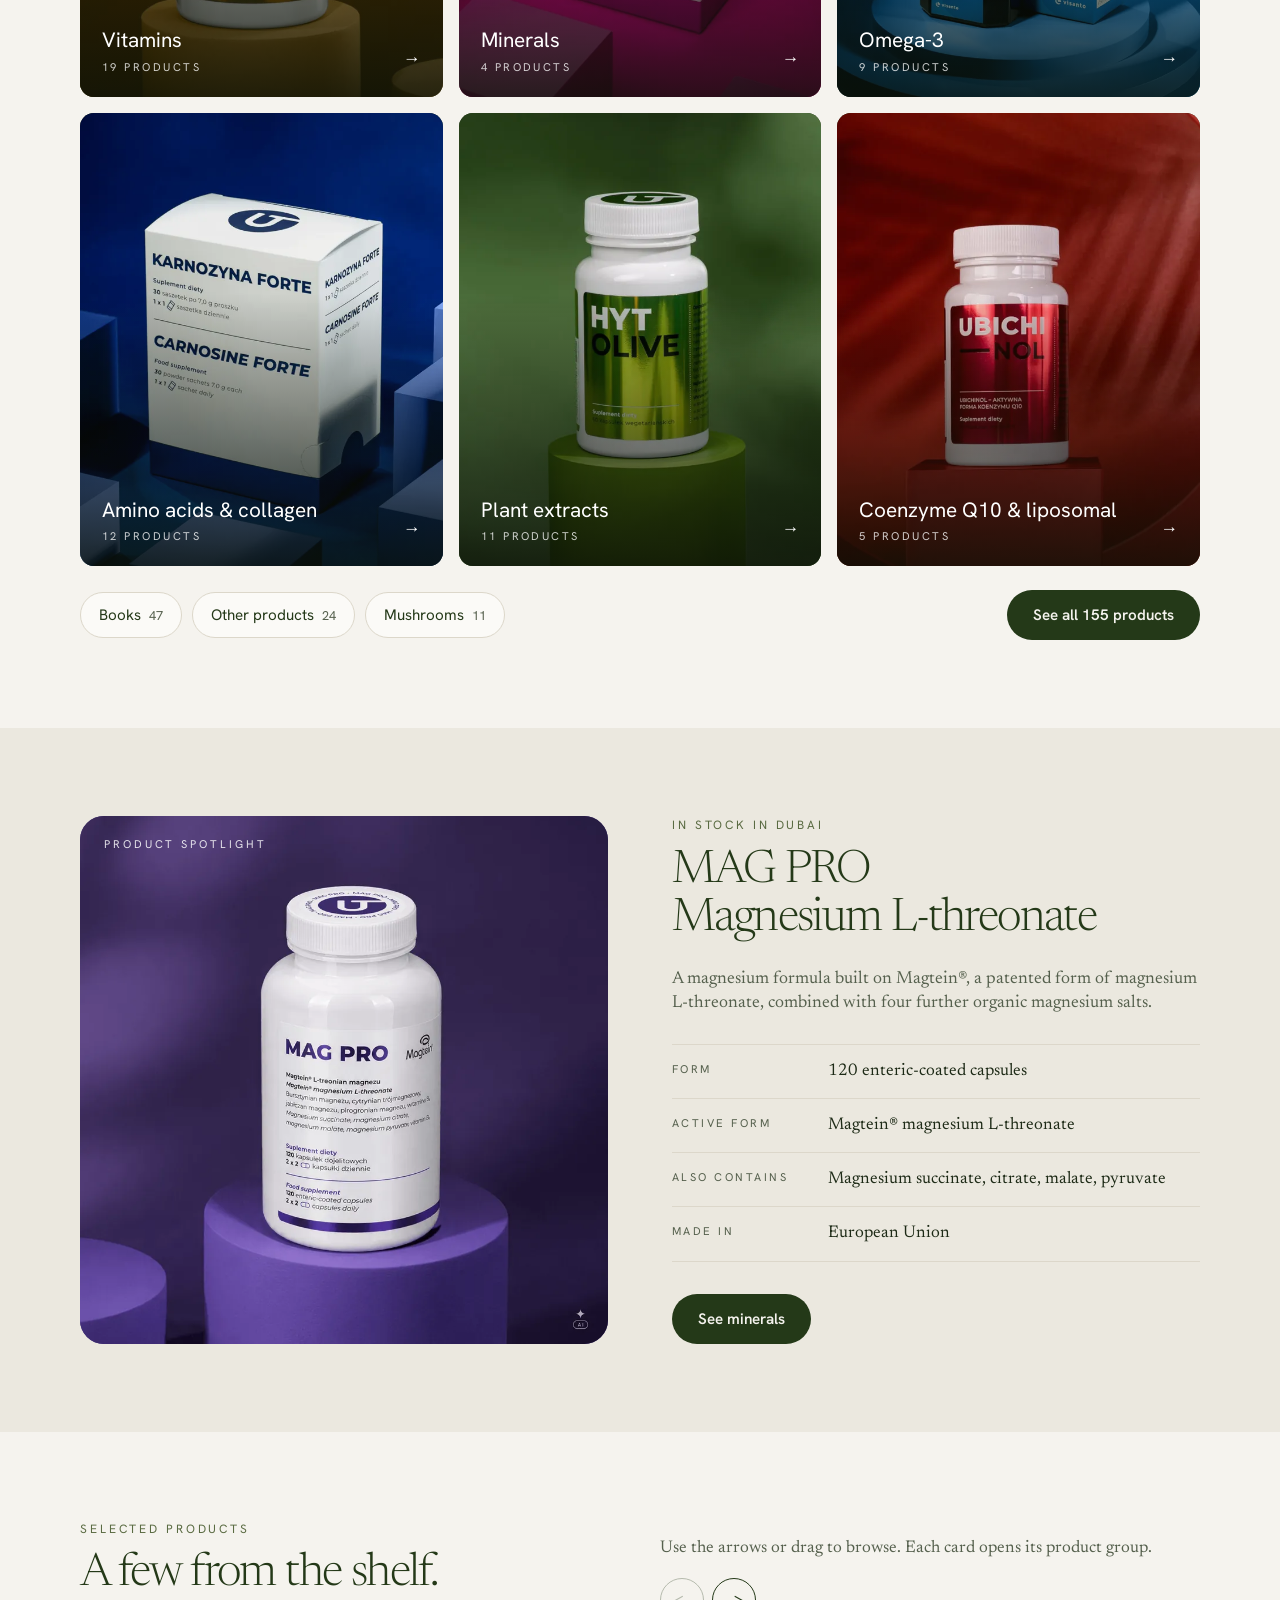
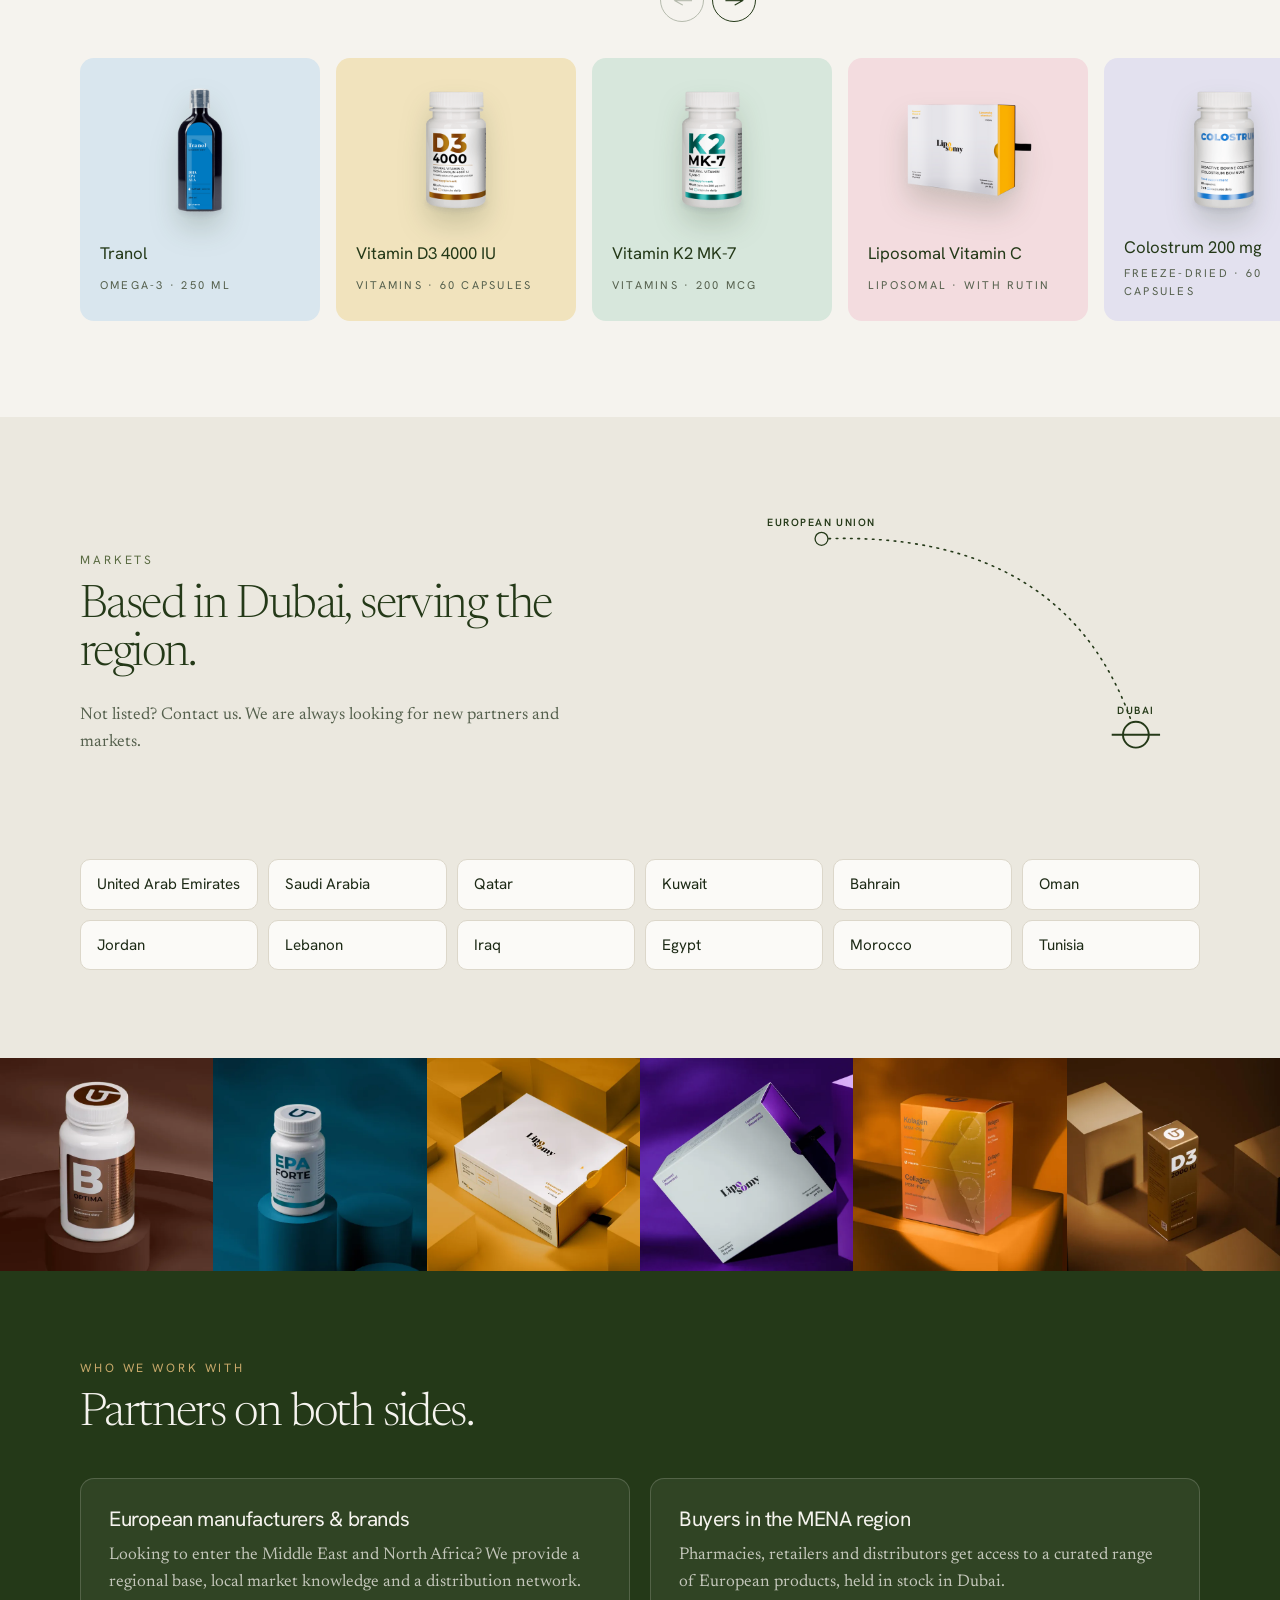
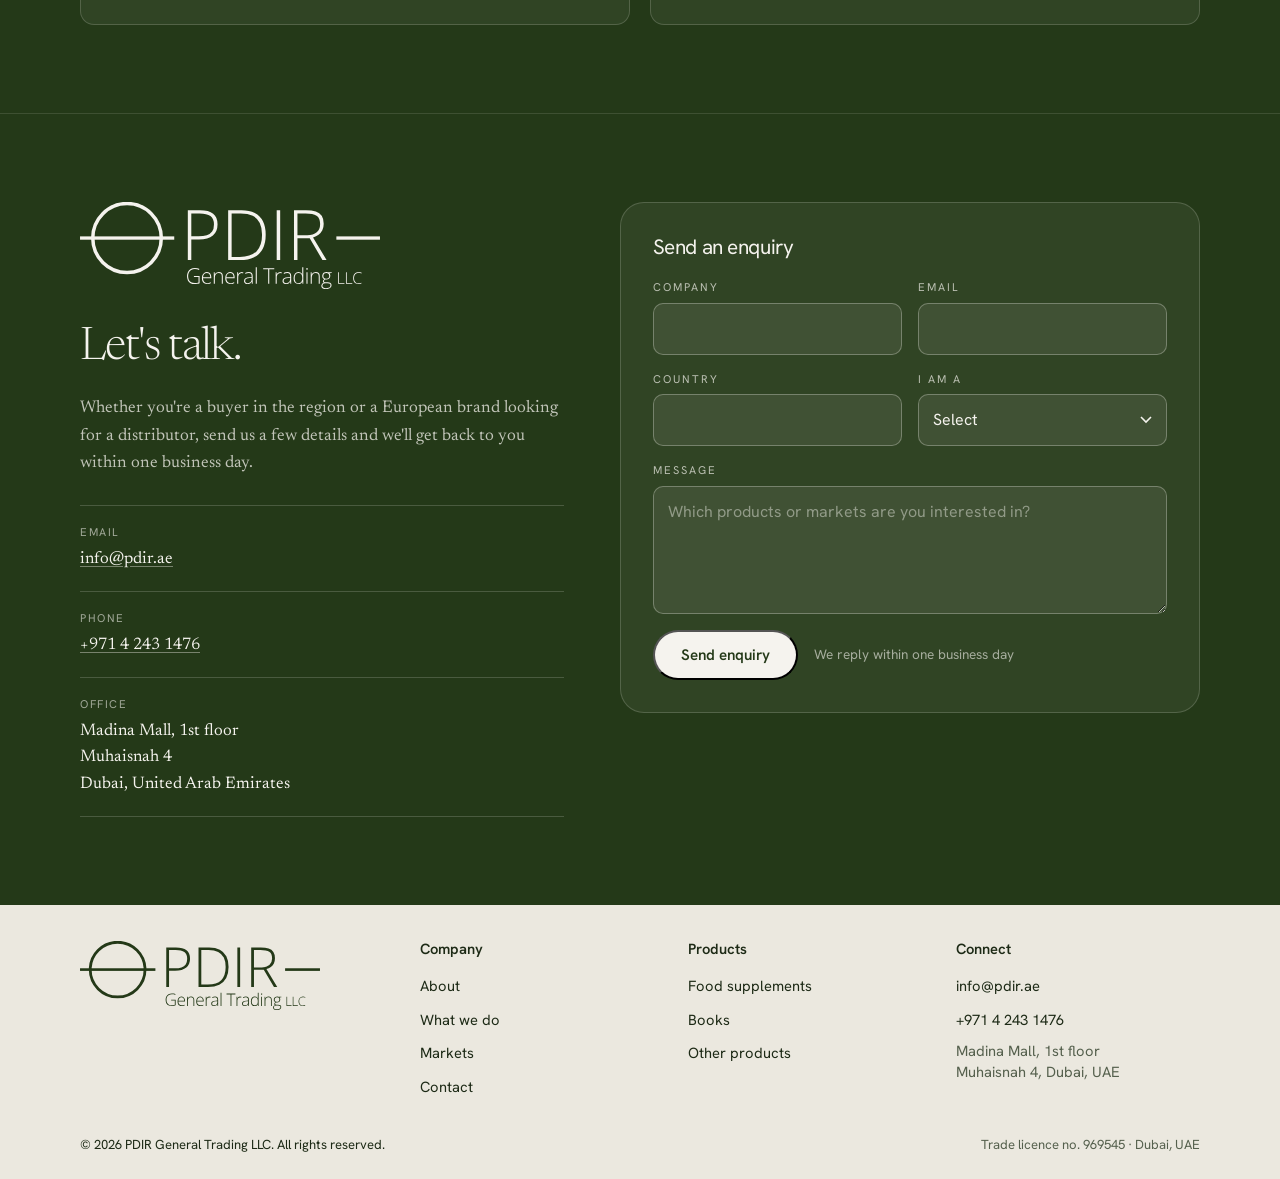
==== commit 64913c16: "Trial: hovering a country lights it in the list and redraws its route Works from the list and from t" ====
--- a/site/index.html
+++ b/site/index.html
@@ -488,6 +488,39 @@
       update();
     })();
 
+    // Markets: pointing at a country (in the list or on the map) lights it up in the list
+    // and redraws its route on the map.
+    (function () {
+      var map = document.querySelector('.mena-map'), list = document.querySelector('#markets .markets');
+      if (!map || !list) return;
+      var still = matchMedia('(prefers-reduced-motion: reduce)').matches;
+      var arcs = [].slice.call(map.querySelectorAll('.map-arcs path'));
+      var dots = [].slice.call(map.querySelectorAll('.map-dots circle')).slice(0, arcs.length);
+      var labels = [].slice.call(map.querySelectorAll('.map-labels text')).slice(0, arcs.length);
+      var hub = map.querySelector('.map-hub'), items = {}, index = {};
+      [].slice.call(list.children).forEach(function (li) { items[li.textContent.trim()] = li; });
+      labels.forEach(function (l, i) { index[l.textContent.trim()] = i; });
+      function set(name, on) {
+        var li = items[name], i = index[name];
+        if (li) li.classList.toggle('on', on);
+        if (name === 'United Arab Emirates') { if (hub) hub.classList.toggle('hot', on); return; }
+        if (i === undefined) return;
+        arcs[i].classList.toggle('hot', on); dots[i].classList.toggle('hot', on); labels[i].classList.toggle('hot', on);
+        if (on && !still && arcs[i].animate) {
+          if (!arcs[i].hasAttribute('pathLength')) { arcs[i].setAttribute('pathLength', '1'); arcs[i].style.strokeDasharray = '1'; }
+          arcs[i].animate([{ strokeDashoffset: 1 }, { strokeDashoffset: 0 }], { duration: 650, easing: 'ease-out' });
+        }
+      }
+      function bind(el, name) {
+        el.addEventListener('mouseenter', function () { set(name, true); });
+        el.addEventListener('mouseleave', function () { set(name, false); });
+        el.addEventListener('focus', function () { set(name, true); });
+        el.addEventListener('blur', function () { set(name, false); });
+      }
+      Object.keys(items).forEach(function (name) { items[name].tabIndex = 0; bind(items[name], name); });
+      labels.forEach(function (l, i) { var name = l.textContent.trim(); bind(l, name); bind(dots[i], name); });
+    })();
+
     // Mobile menu
     (function () {
       var btn = document.querySelector('.menu-btn'), header = document.querySelector('.site-header');
--- a/site/styles.css
+++ b/site/styles.css
@@ -681,3 +681,14 @@
   -webkit-mask-image: linear-gradient(to bottom, transparent 0, #000 44px);
   mask-image: linear-gradient(to bottom, transparent 0, #000 44px);
 }
+
+/* Markets: linked highlight between the country list and the map */
+.markets li { cursor: default; transition: background-color 0.2s ease, color 0.2s ease, border-color 0.2s ease; }
+.markets li.on { background: var(--brand); border-color: var(--brand); color: var(--brand-ink); }
+.markets li:focus-visible { outline: 2px solid var(--brand); outline-offset: 2px; }
+.map-arcs path { transition: opacity 0.2s ease, stroke-width 0.2s ease; }
+.map-arcs path.hot { opacity: 1; stroke-width: 2.2; }
+.map-dots circle, .map-hub { transition: fill 0.2s ease; }
+.map-dots circle.hot, .map-hub.hot { fill: var(--brand); }
+.map-labels text { cursor: default; transition: fill 0.2s ease; }
+.map-labels text.hot { fill: var(--brand); font-weight: 600; }
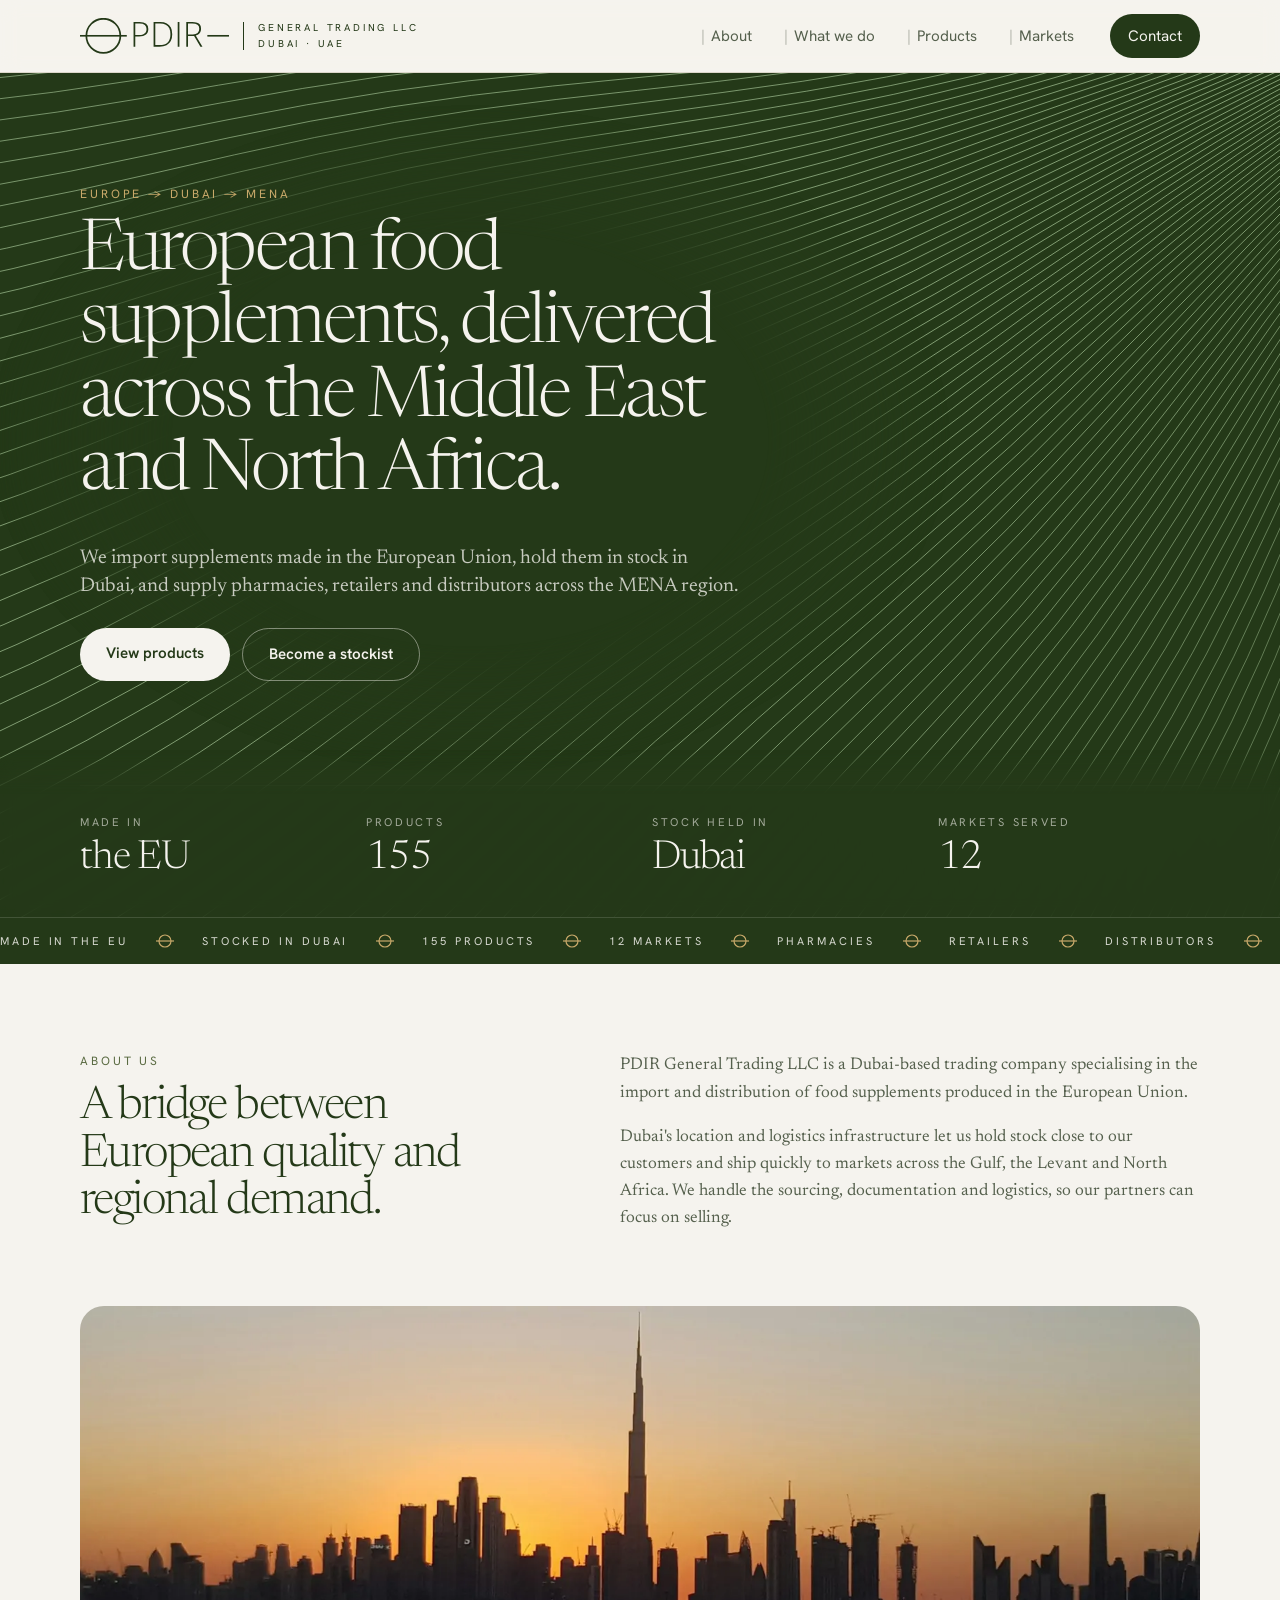
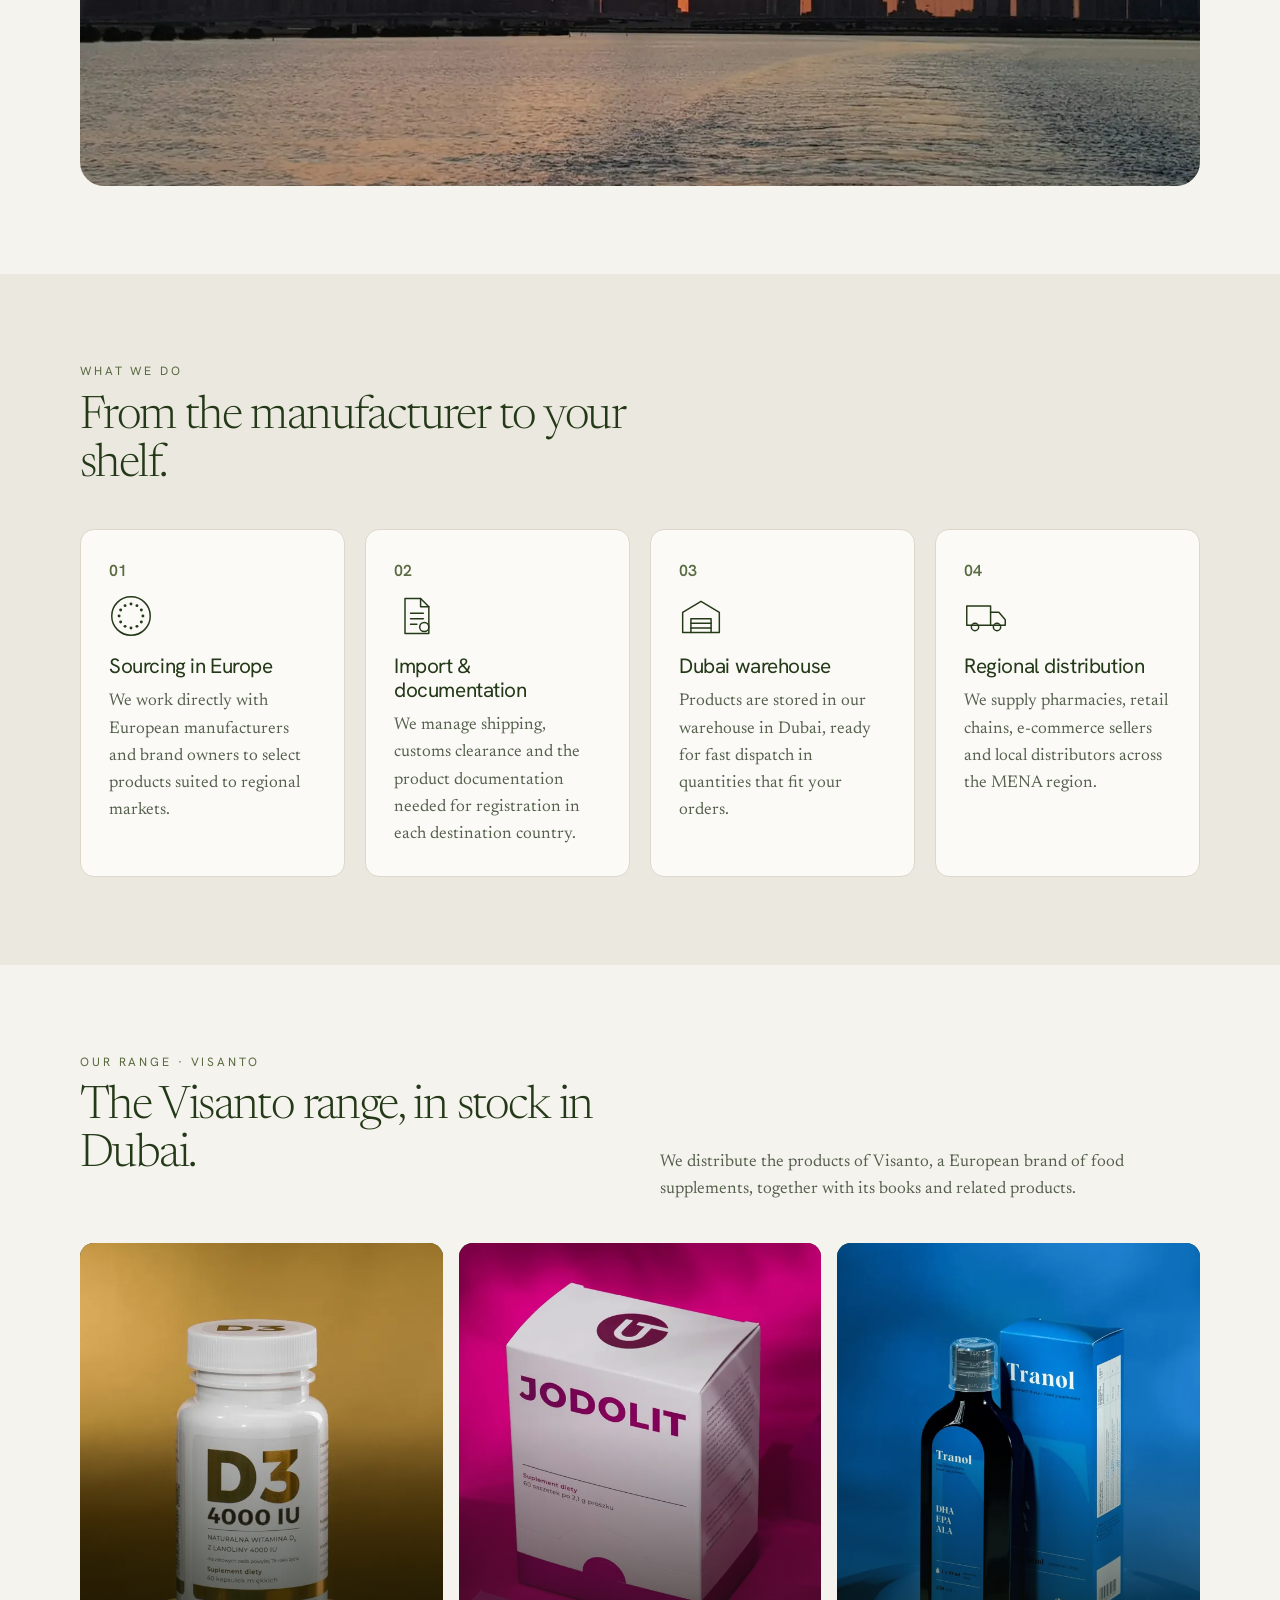
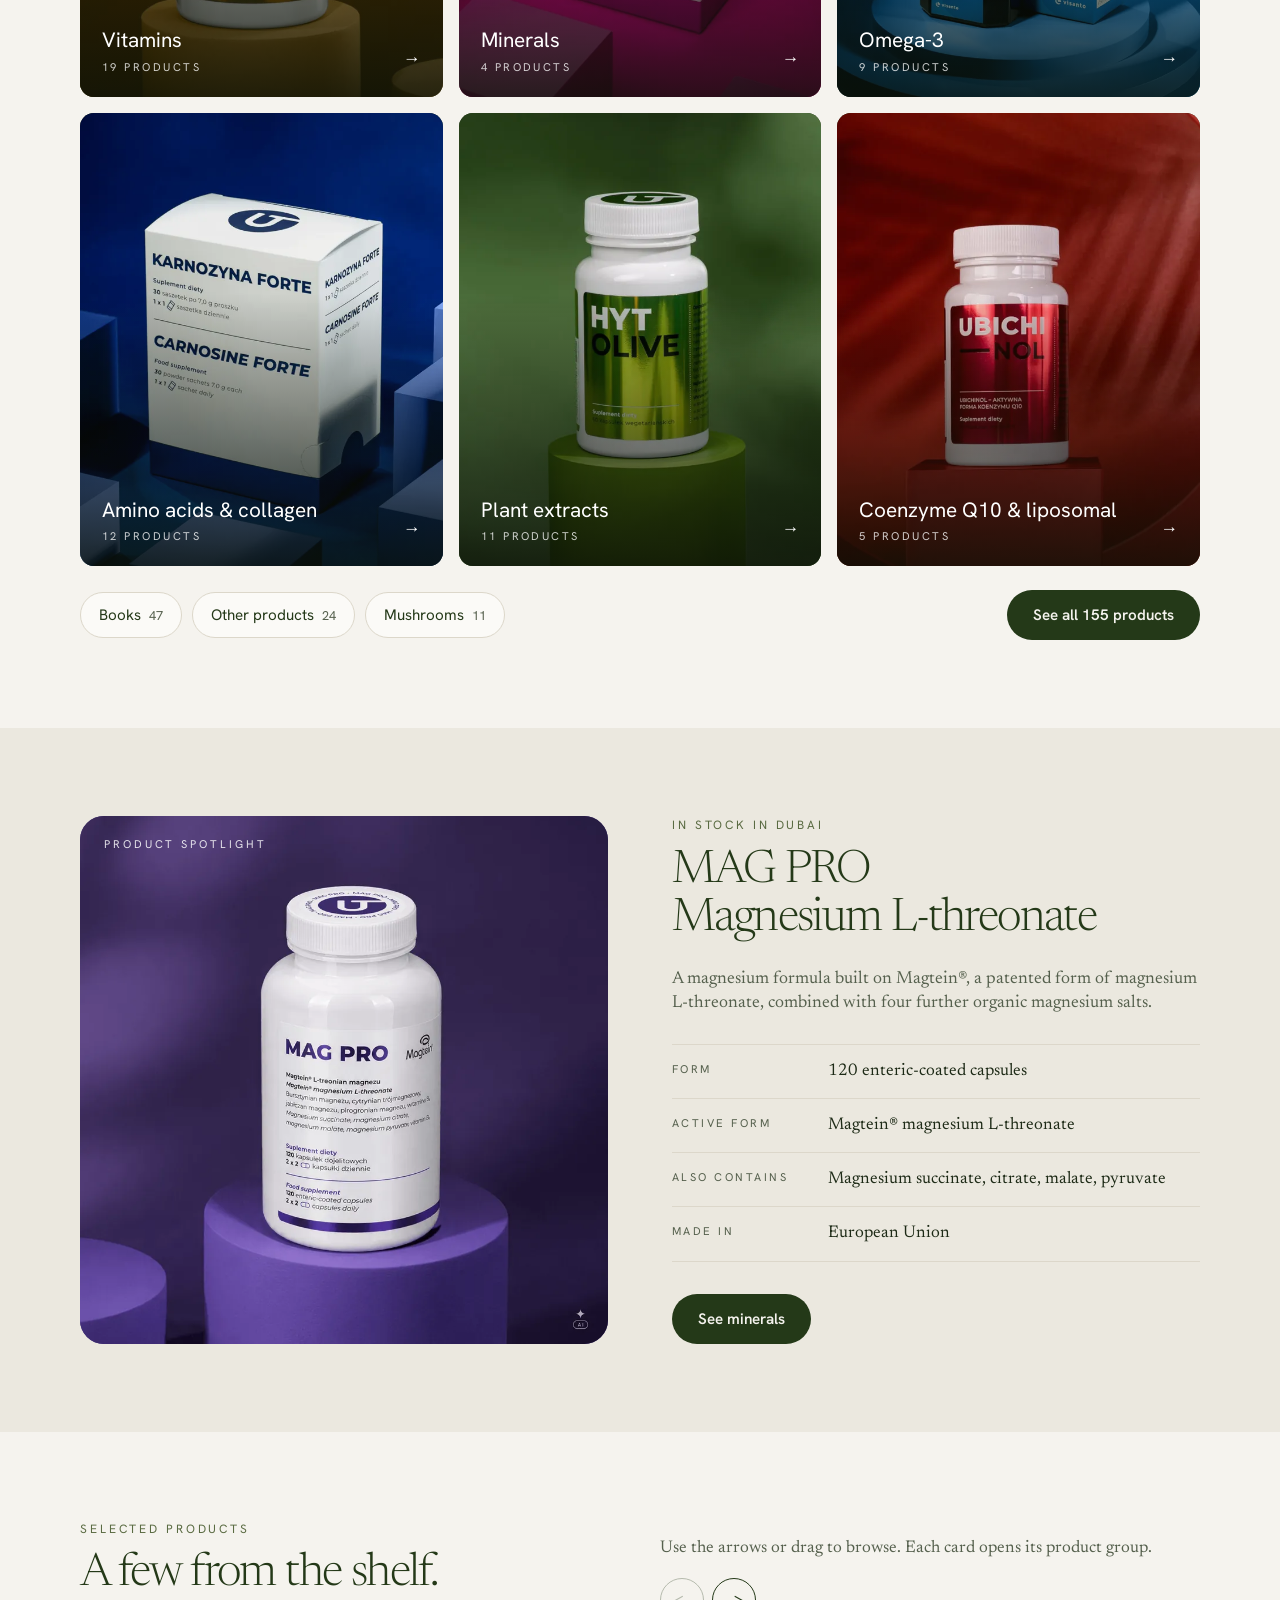
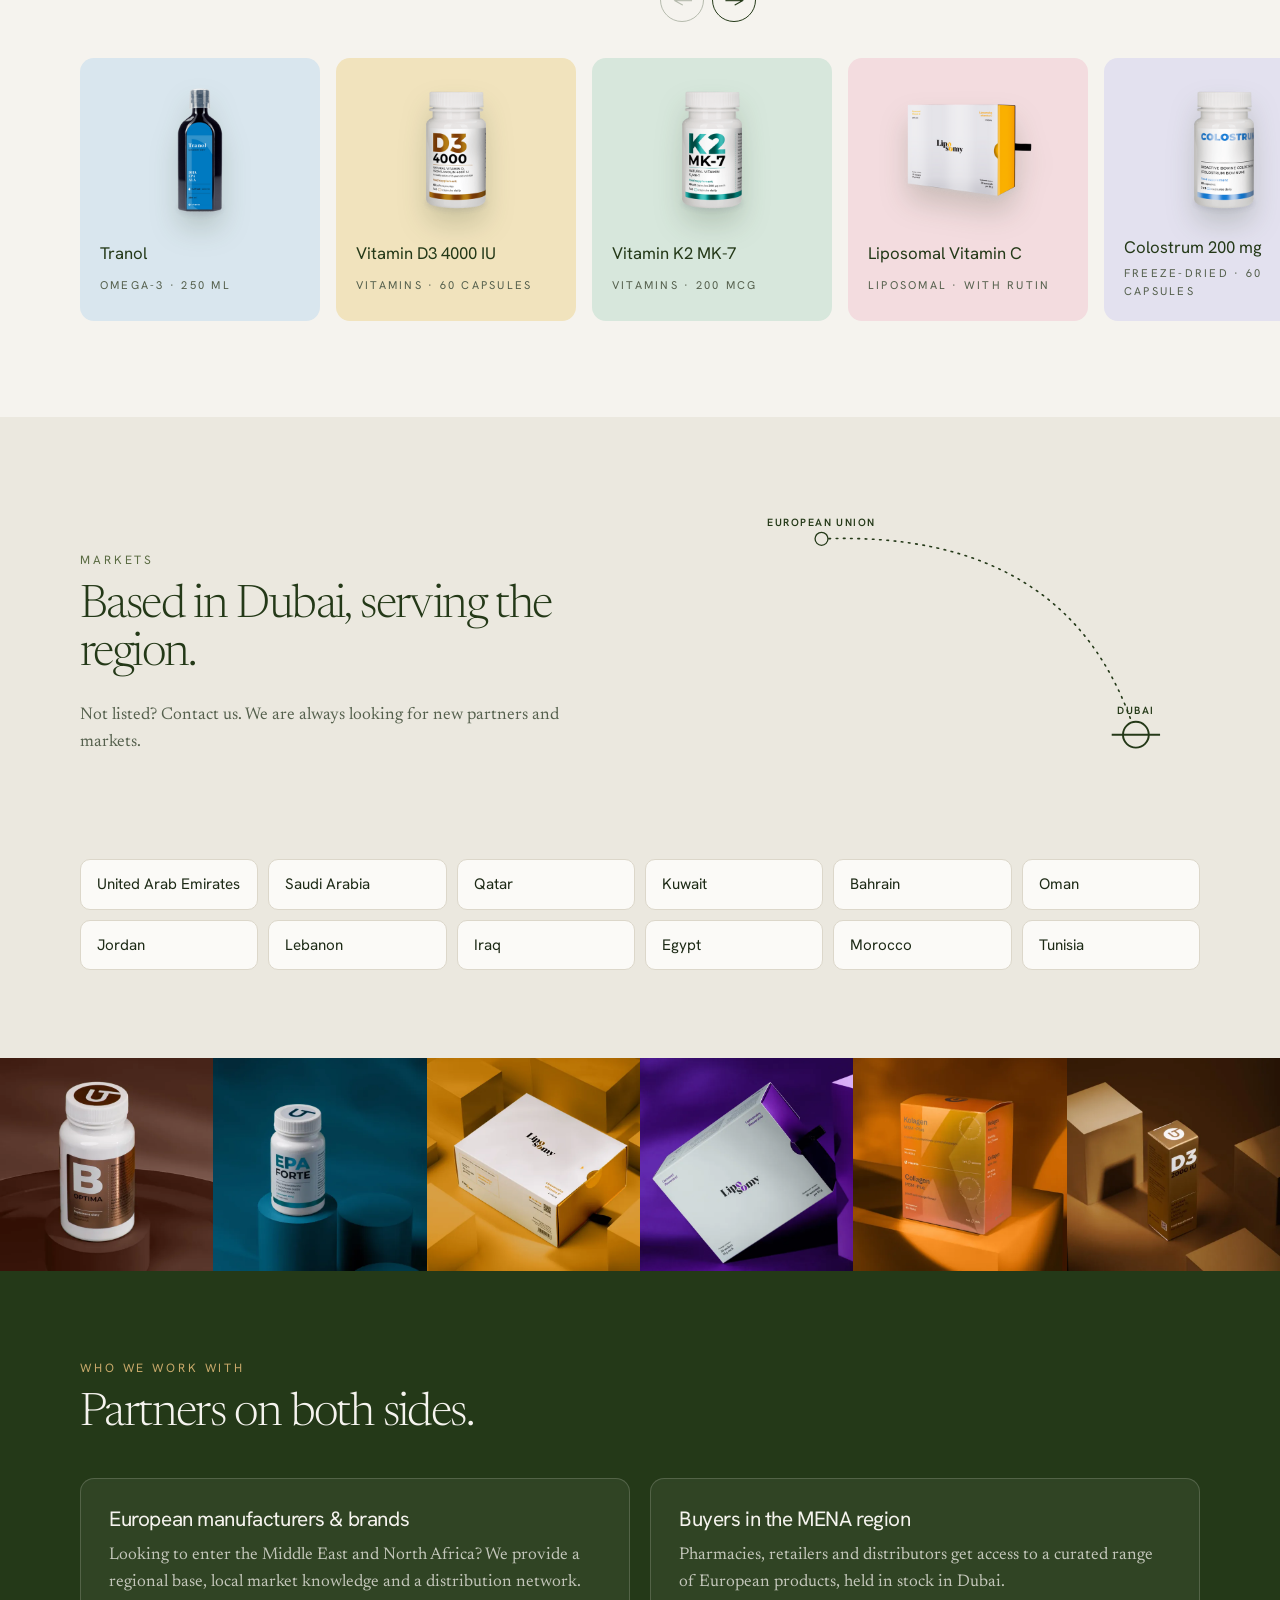
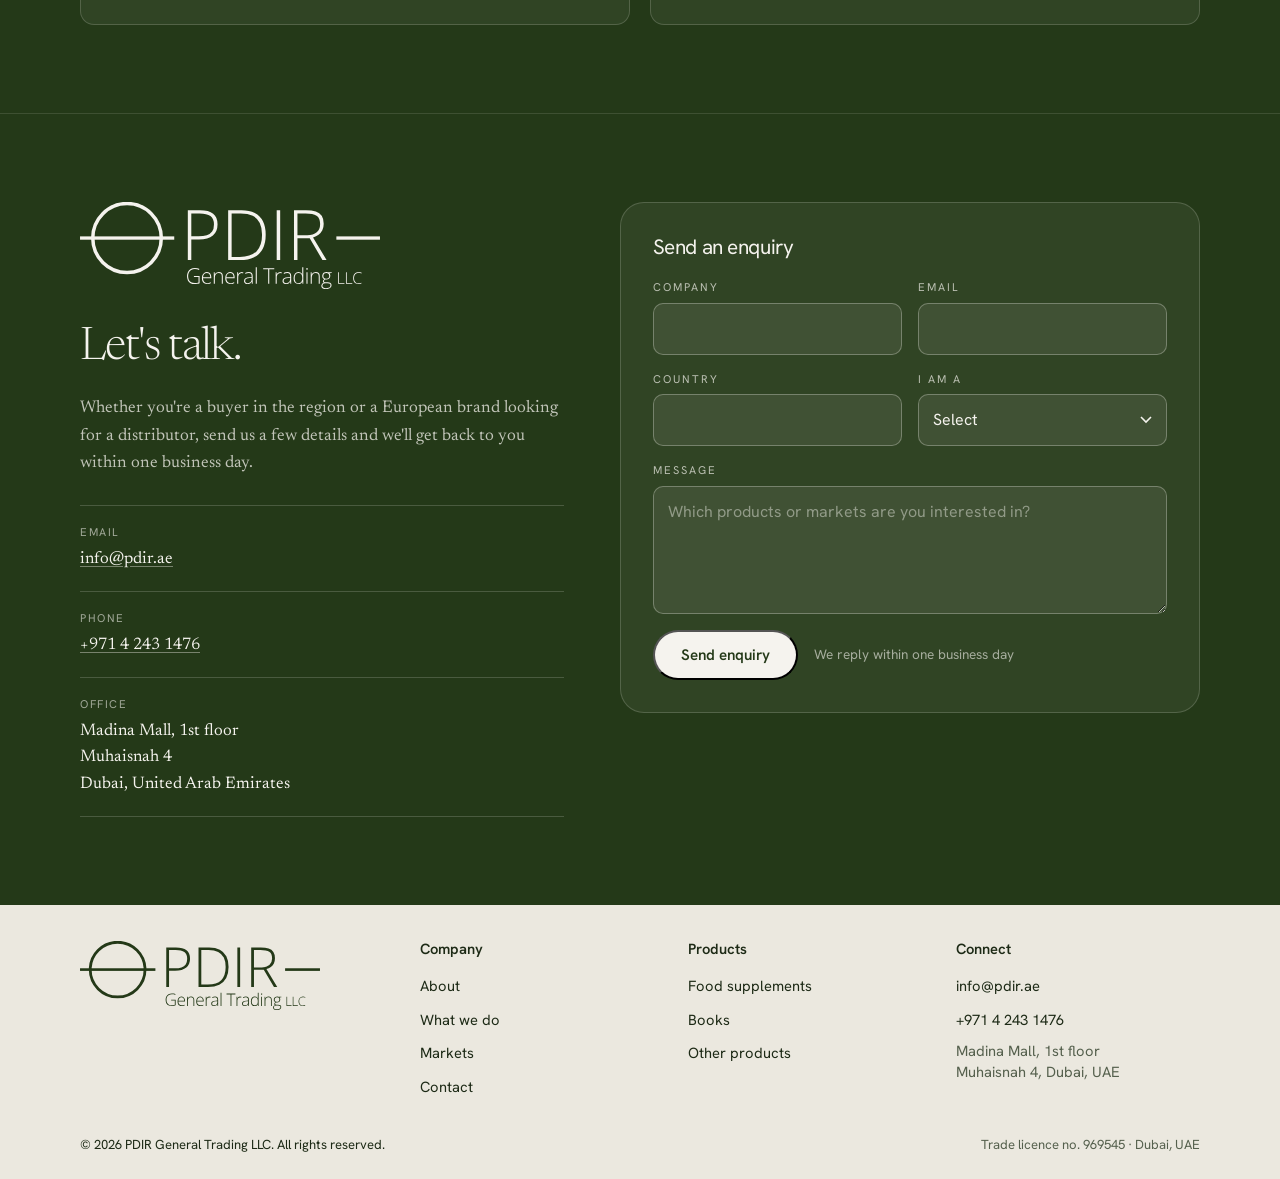
==== commit 2bc4f305: "Trial: route keeps animating while its country is hovered Co-Authored-By: Claude Fable 5.2 <noreply@" ====
--- a/site/index.html
+++ b/site/index.html
@@ -497,7 +497,7 @@
       var arcs = [].slice.call(map.querySelectorAll('.map-arcs path'));
       var dots = [].slice.call(map.querySelectorAll('.map-dots circle')).slice(0, arcs.length);
       var labels = [].slice.call(map.querySelectorAll('.map-labels text')).slice(0, arcs.length);
-      var hub = map.querySelector('.map-hub'), items = {}, index = {};
+      var hub = map.querySelector('.map-hub'), items = {}, index = {}, running = [];
       [].slice.call(list.children).forEach(function (li) { items[li.textContent.trim()] = li; });
       labels.forEach(function (l, i) { index[l.textContent.trim()] = i; });
       function set(name, on) {
@@ -506,9 +506,14 @@
         if (name === 'United Arab Emirates') { if (hub) hub.classList.toggle('hot', on); return; }
         if (i === undefined) return;
         arcs[i].classList.toggle('hot', on); dots[i].classList.toggle('hot', on); labels[i].classList.toggle('hot', on);
-        if (on && !still && arcs[i].animate) {
+        if (still || !arcs[i].animate) return;
+        // While pointed at, the route keeps drawing from Dubai out to the country, over and over.
+        if (running[i]) { running[i].cancel(); running[i] = null; }
+        if (on) {
           if (!arcs[i].hasAttribute('pathLength')) { arcs[i].setAttribute('pathLength', '1'); arcs[i].style.strokeDasharray = '1'; }
-          arcs[i].animate([{ strokeDashoffset: 1 }, { strokeDashoffset: 0 }], { duration: 650, easing: 'ease-out' });
+          running[i] = arcs[i].animate(
+            [{ strokeDashoffset: 1 }, { strokeDashoffset: 0, offset: 0.7 }, { strokeDashoffset: 0 }],
+            { duration: 1100, easing: 'ease-out', iterations: Infinity });
         }
       }
       function bind(el, name) {
